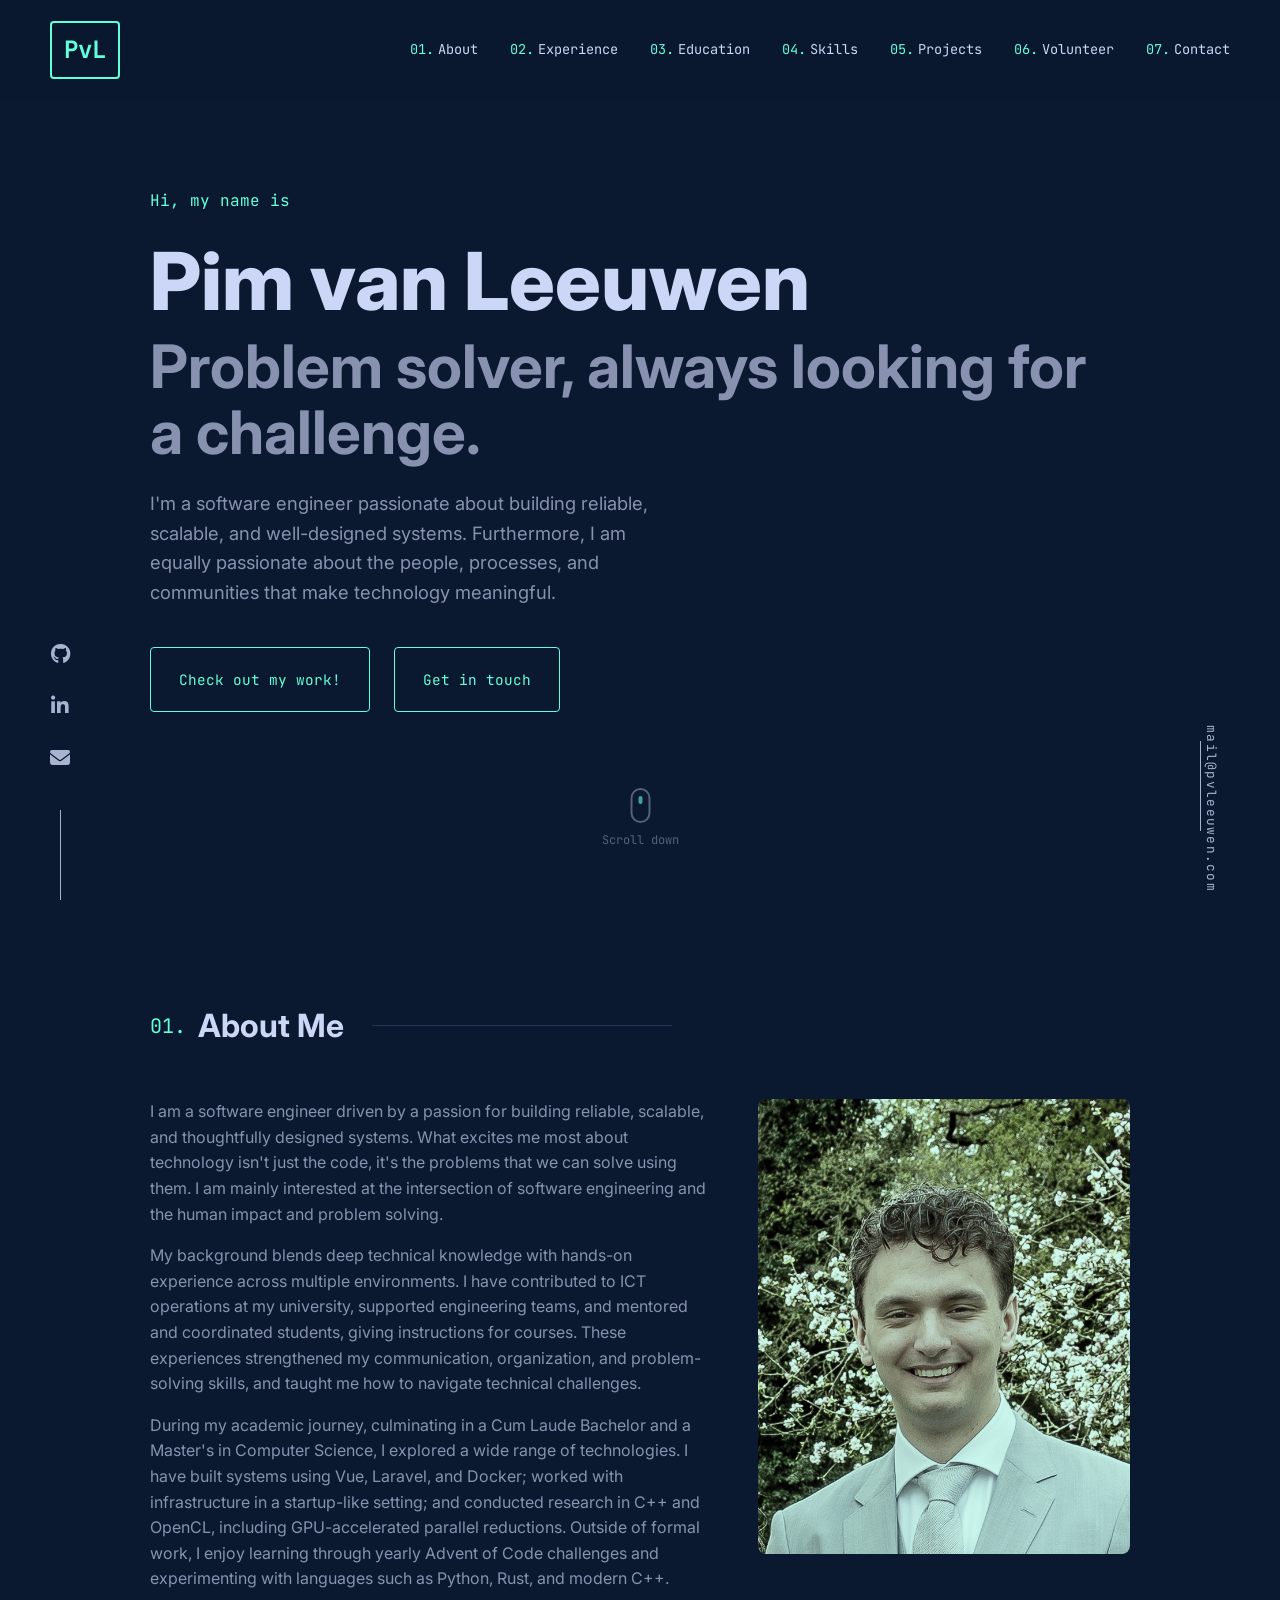
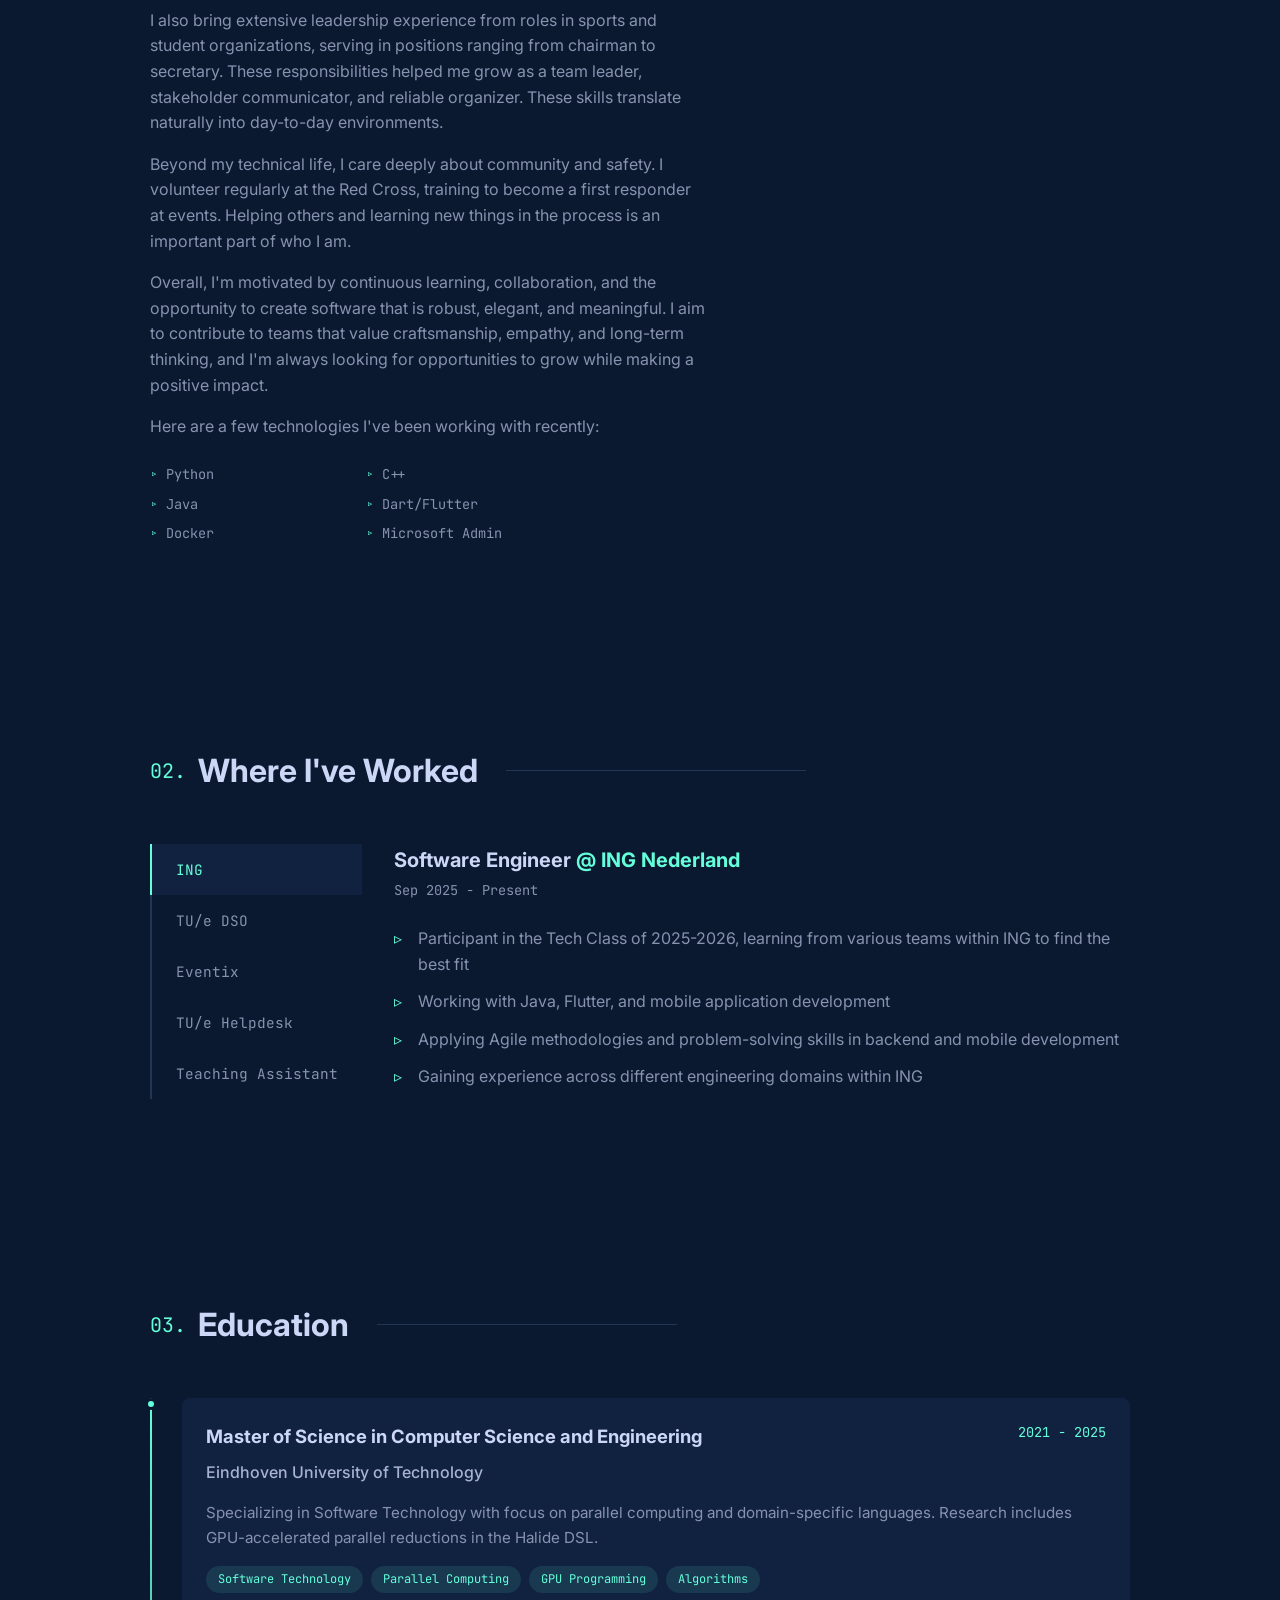
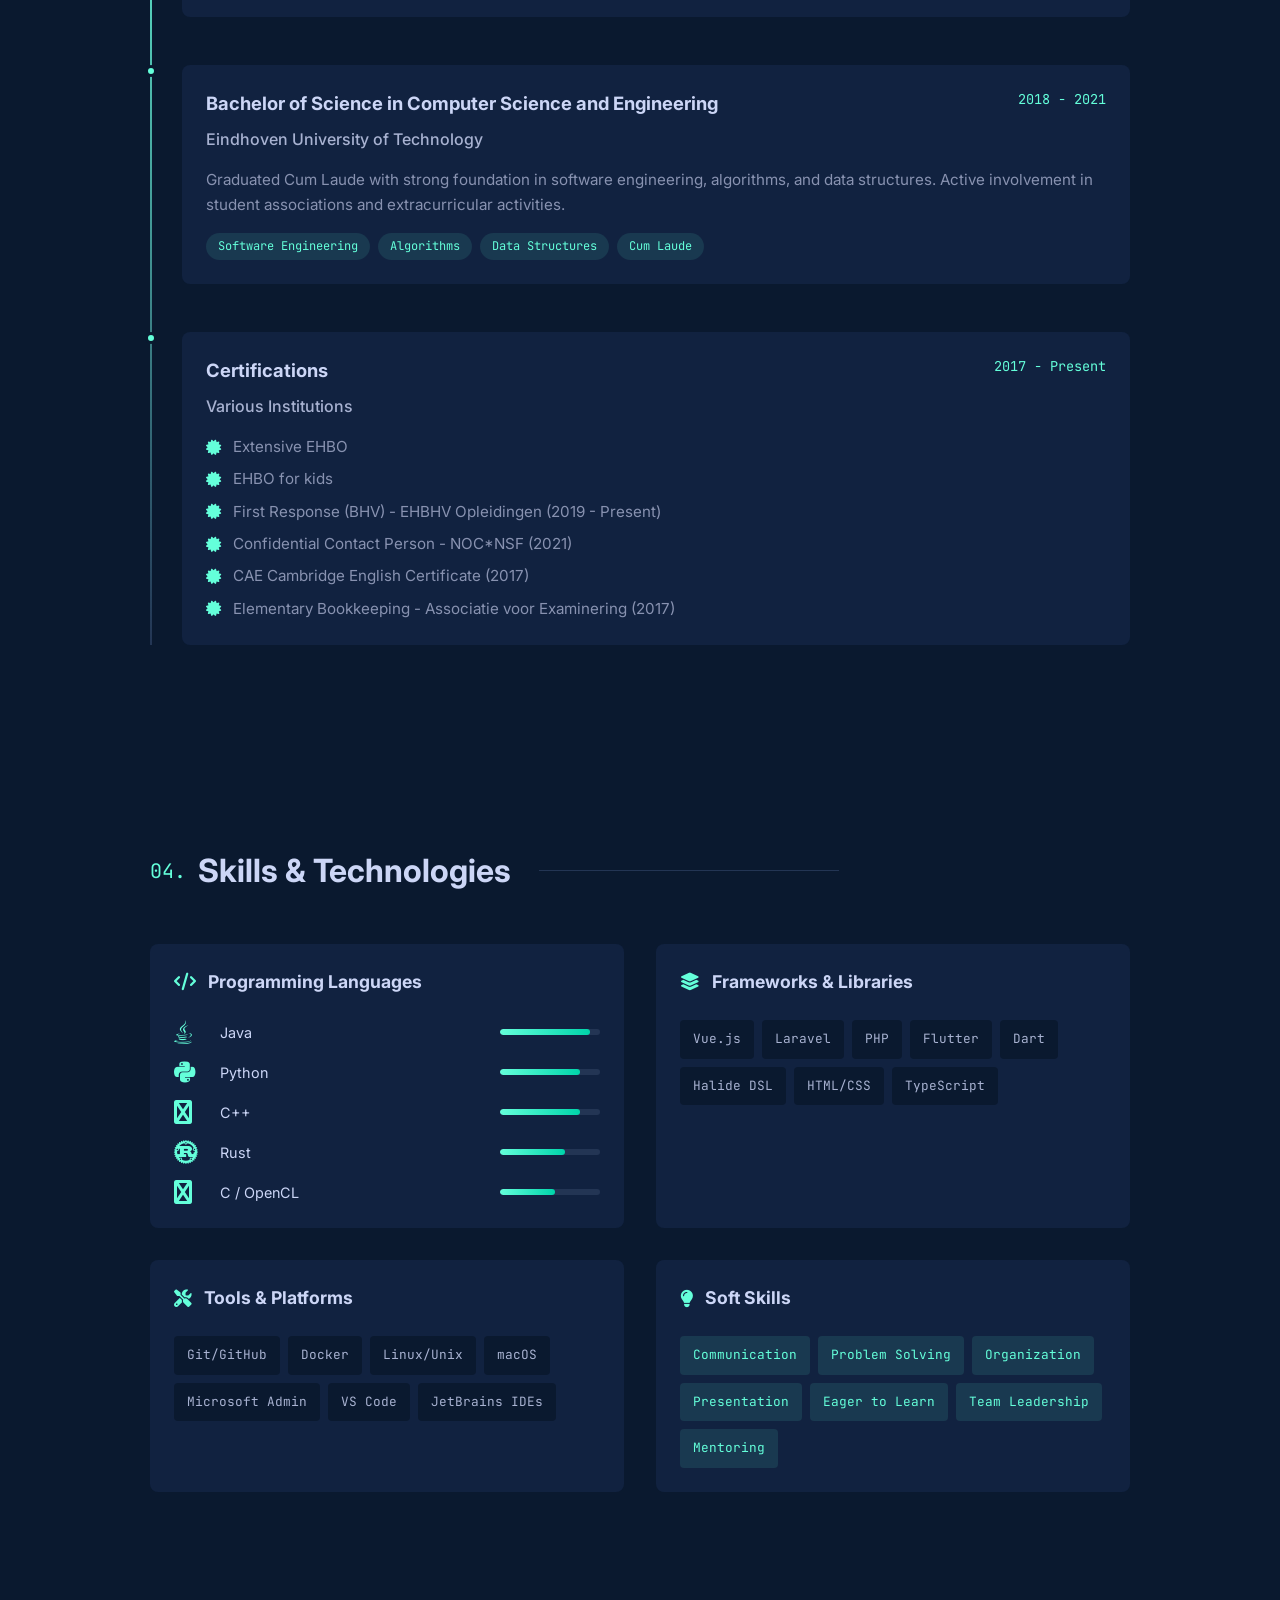
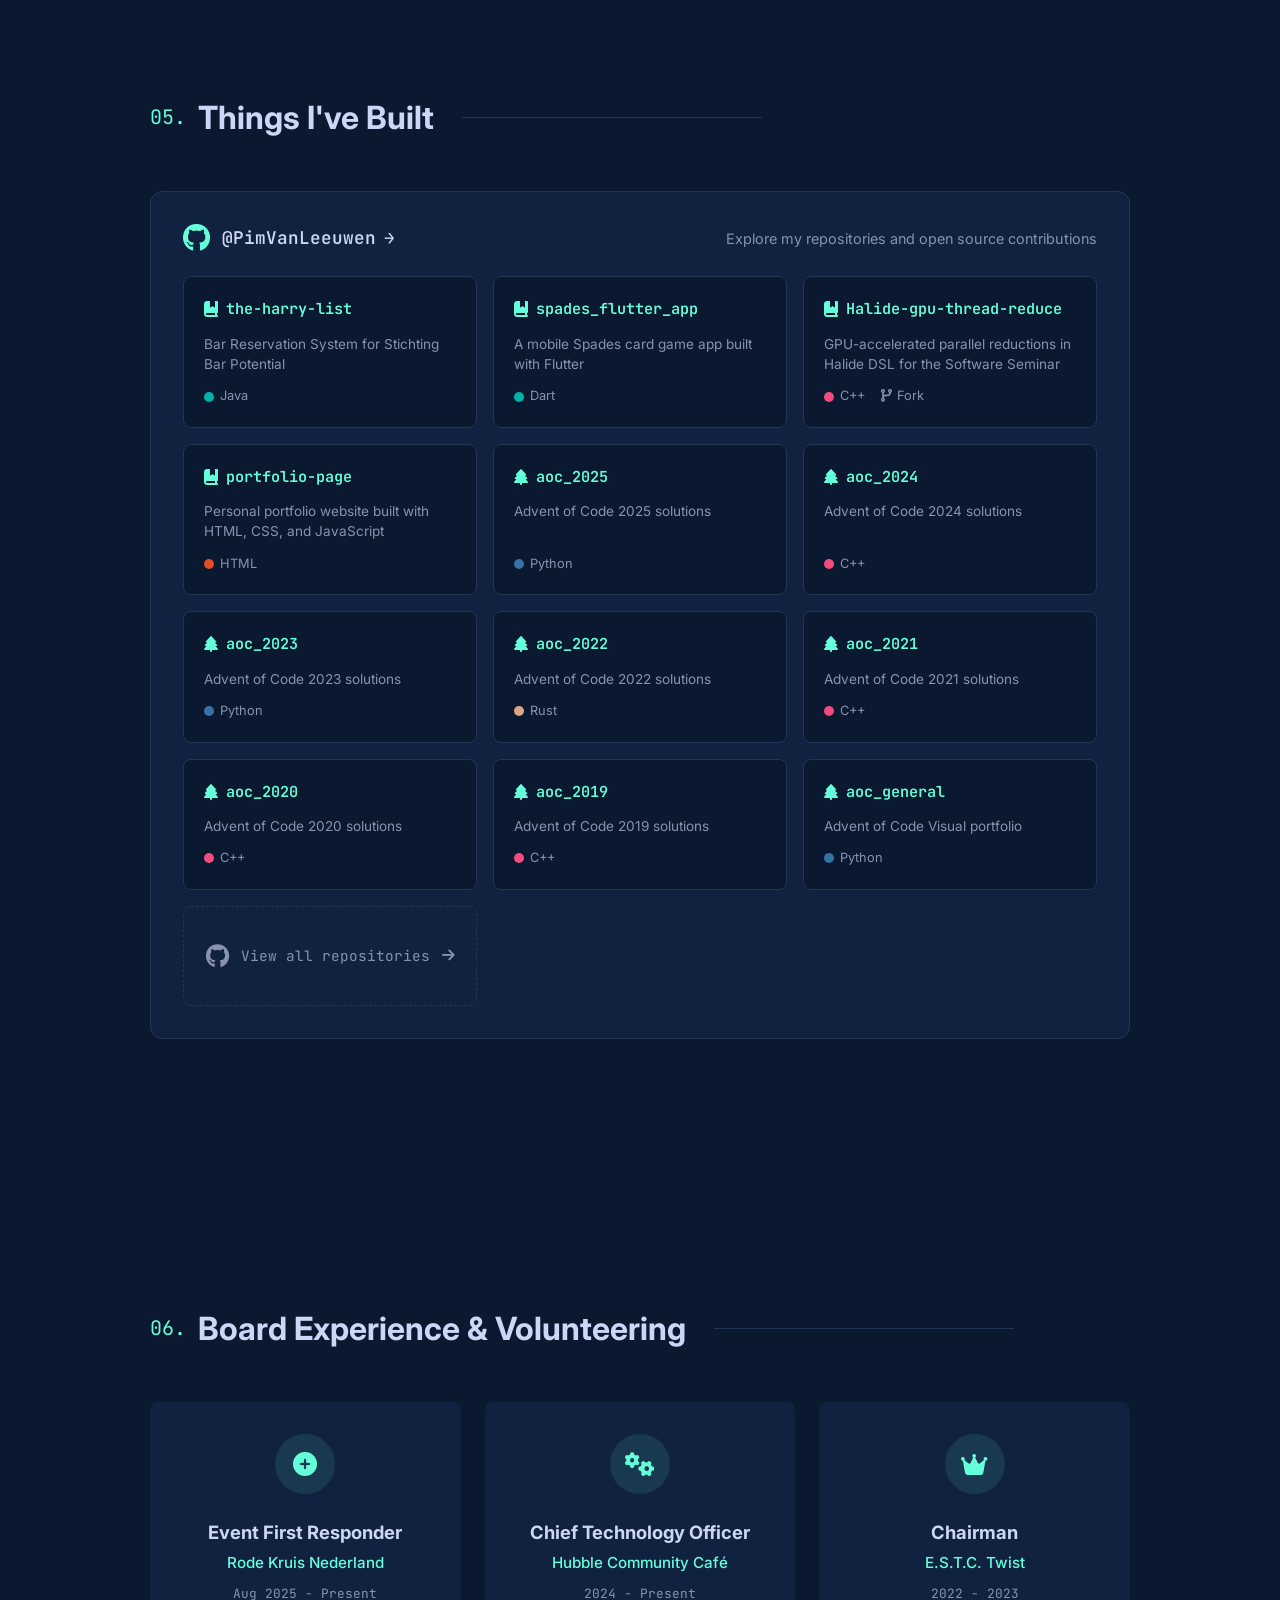
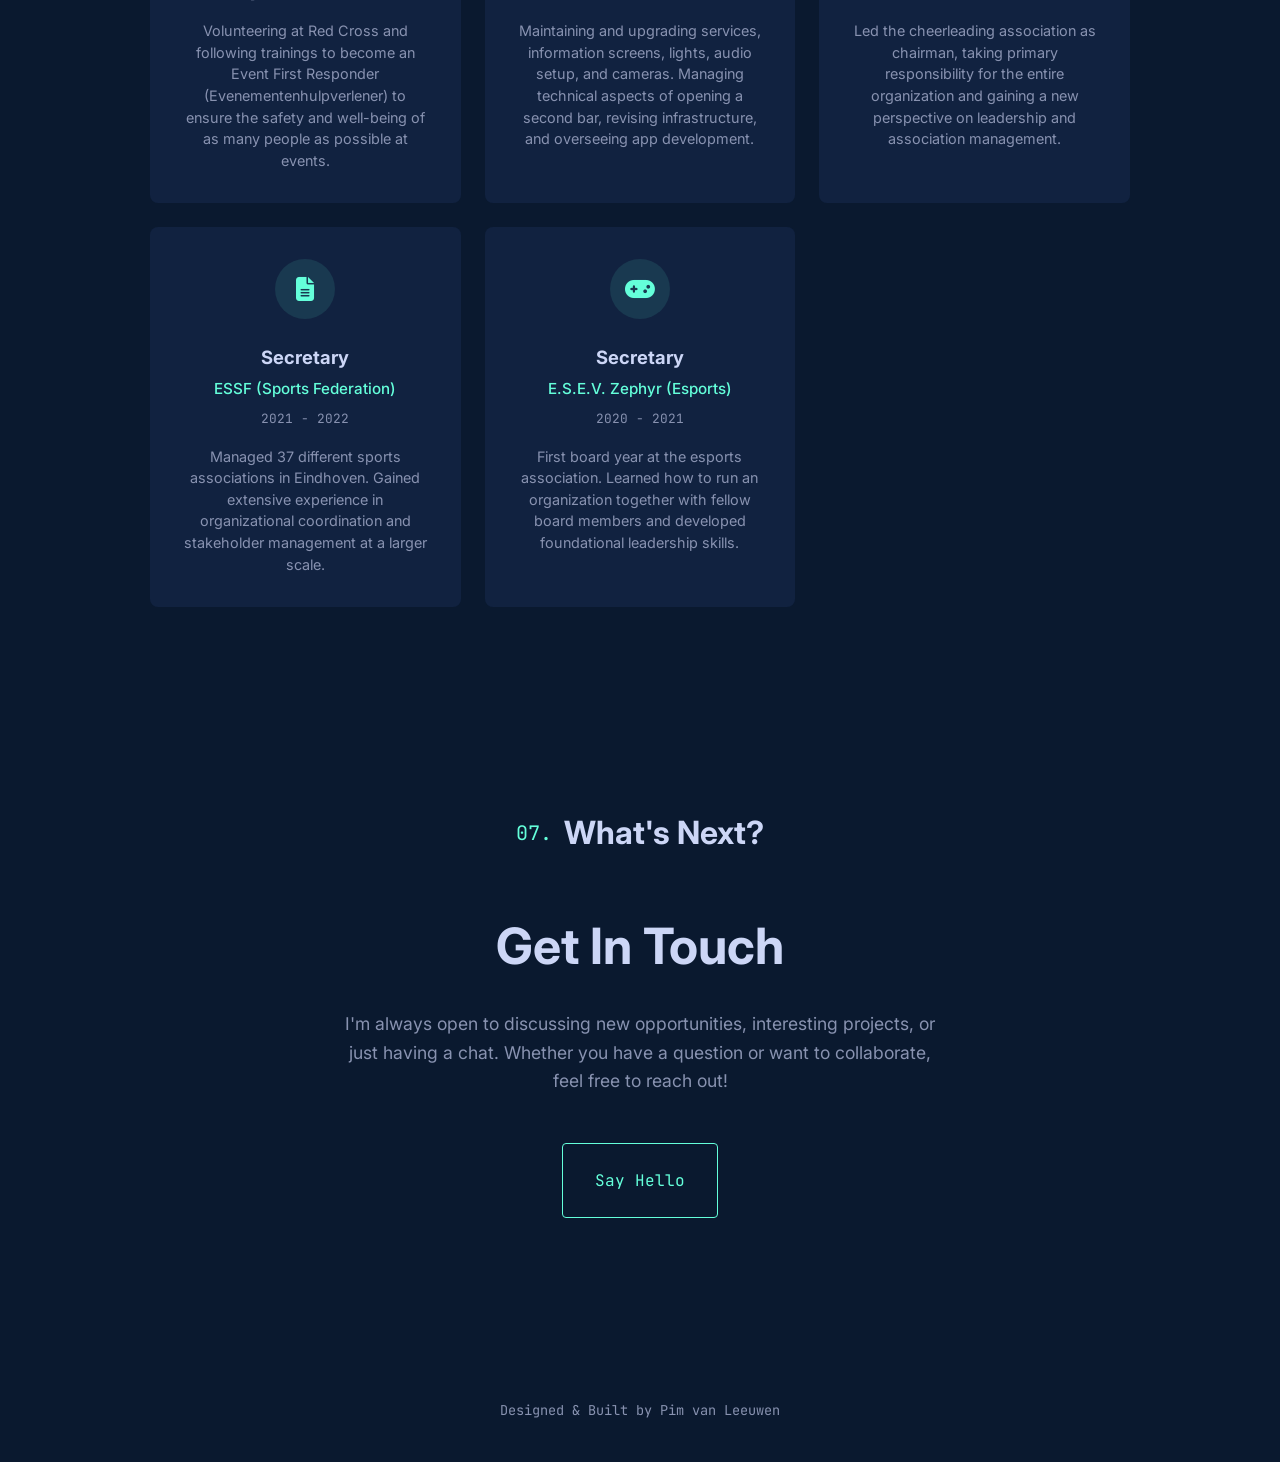
==== index.html @ 7bf055c1 "Replace icons for programming languages in index.html" ====
<!DOCTYPE html>
<html lang="en">
<head>
    <meta charset="UTF-8">
    <meta name="viewport" content="width=device-width, initial-scale=1.0">
    <meta name="description" content="Pim van Leeuwen - Software Developer & Data Enthusiast. Portfolio showcasing projects, experience, and skills.">
    <meta name="keywords" content="Pim van Leeuwen, Software Developer, Data Science, Portfolio">
    <meta name="author" content="Pim van Leeuwen">
    
    <!-- Open Graph / Social Media -->
    <meta property="og:type" content="website">
    <meta property="og:title" content="Pim van Leeuwen | Portfolio">
    <meta property="og:description" content="Software Developer & Data Enthusiast">
    <meta property="og:url" content="https://pimvanleeuwen.com">
    
    <title>Pim van Leeuwen | Portfolio</title>
    
    <!-- Google Fonts -->
    <link rel="preconnect" href="https://fonts.googleapis.com">
    <link rel="preconnect" href="https://fonts.gstatic.com" crossorigin>
    <link href="https://fonts.googleapis.com/css2?family=Inter:wght@400;500;600;700;800&family=JetBrains+Mono:wght@400;500&display=swap" rel="stylesheet">
    
    <!-- Font Awesome for icons -->
    <link rel="stylesheet" href="https://cdnjs.cloudflare.com/ajax/libs/font-awesome/6.4.0/css/all.min.css">
    
    <link rel="stylesheet" href="styles.css">
</head>
<body>
    <!-- Loader -->
    <div class="loader" id="loader">
        <div class="loader-content">
            <span class="loader-text">PvL</span>
        </div>
    </div>

    <!-- Navigation -->
    <nav class="nav" id="nav">
        <div class="nav-container">
            <a href="#" class="logo">
                <span class="logo-text">PvL</span>
            </a>
            <div class="nav-links" id="nav-links">
                <a href="#about" class="nav-link"><span class="nav-number">01.</span>About</a>
                <a href="#experience" class="nav-link"><span class="nav-number">02.</span>Experience</a>
                <a href="#education" class="nav-link"><span class="nav-number">03.</span>Education</a>
                <a href="#skills" class="nav-link"><span class="nav-number">04.</span>Skills</a>
                <a href="#projects" class="nav-link"><span class="nav-number">05.</span>Projects</a>
                <a href="#volunteer" class="nav-link"><span class="nav-number">06.</span>Volunteer</a>
                <a href="#contact" class="nav-link"><span class="nav-number">07.</span>Contact</a>
            </div>
            <button class="nav-toggle" id="nav-toggle" aria-label="Toggle navigation">
                <span class="hamburger"></span>
            </button>
        </div>
    </nav>

    <!-- Mobile Menu -->
    <div class="mobile-menu" id="mobile-menu">
        <div class="mobile-menu-content">
            <a href="#about" class="mobile-link"><span class="nav-number">01.</span>About</a>
            <a href="#experience" class="mobile-link"><span class="nav-number">02.</span>Experience</a>
            <a href="#education" class="mobile-link"><span class="nav-number">03.</span>Education</a>
            <a href="#skills" class="mobile-link"><span class="nav-number">04.</span>Skills</a>
            <a href="#projects" class="mobile-link"><span class="nav-number">05.</span>Projects</a>
            <a href="#volunteer" class="mobile-link"><span class="nav-number">06.</span>Volunteer</a>
            <a href="#contact" class="mobile-link"><span class="nav-number">07.</span>Contact</a>
        </div>
    </div>

    <!-- Social Links Sidebar -->
    <div class="social-sidebar left">
        <ul class="social-list">
            <li><a href="https://github.com/PimVanLeeuwen" target="_blank" rel="noopener noreferrer" aria-label="GitHub"><i class="fab fa-github"></i></a></li>
            <li><a href="https://linkedin.com/in/pim-van-leeuwen-28a64a148" target="_blank" rel="noopener noreferrer" aria-label="LinkedIn"><i class="fab fa-linkedin-in"></i></a></li>
            <li><a href="mailto:mail@pvleeuwen.com" aria-label="Email"><i class="fas fa-envelope"></i></a></li>
        </ul>
    </div>

    <!-- Email Sidebar -->
    <div class="social-sidebar right">
        <a href="mailto:mail@pvleeuwen.com" class="email-link">mail@pvleeuwen.com</a>
    </div>

    <main>
        <!-- Hero Section -->
        <section class="hero" id="hero">
            <div class="hero-content">
                <p class="hero-greeting animate-fade-up">Hi, my name is</p>
                <h1 class="hero-name animate-fade-up">Pim van Leeuwen</h1>
                <h2 class="hero-tagline animate-fade-up">Problem solver, always looking for a challenge.</h2>
                <p class="hero-description animate-fade-up">
                    I'm a software engineer passionate about building reliable, scalable, and well-designed systems. Furthermore, I am equally passionate about the people, processes, and communities that make technology meaningful.
                </p>
                <div class="hero-cta animate-fade-up">
                    <a href="#projects" class="btn btn-primary">Check out my work!</a>
                    <a href="#contact" class="btn btn-outline">Get in touch</a>
                </div>
            </div>
            <div class="scroll-indicator">
                <div class="mouse">
                    <div class="mouse-wheel"></div>
                </div>
                <span>Scroll down</span>
            </div>
        </section>

        <!-- About Section -->
        <section class="section" id="about">
            <div class="section-container">
                <h2 class="section-title"><span class="section-number">01.</span>About Me</h2>
                <div class="about-content">
                    <div class="about-text">
                        <p>
                            I am a software engineer driven by a passion for building reliable, scalable, and thoughtfully designed systems. What excites me most about technology isn't just the code, it's the problems that we can solve using them. I am mainly interested at the intersection of software engineering and the human impact and problem solving.
                        </p>
                        <p>
                            My background blends deep technical knowledge with hands-on experience across multiple environments. I have contributed to ICT operations at my university, supported engineering teams, and mentored and coordinated students, giving instructions for courses. These experiences strengthened my communication, organization, and problem-solving skills, and taught me how to navigate technical challenges.
                        </p>
                        <p>
                            During my academic journey, culminating in a Cum Laude Bachelor and a Master's in Computer Science, I explored a wide range of technologies. I have built systems using Vue, Laravel, and Docker; worked with infrastructure in a startup-like setting; and conducted research in C++ and OpenCL, including GPU-accelerated parallel reductions. Outside of formal work, I enjoy learning through yearly Advent of Code challenges and experimenting with languages such as Python, Rust, and modern C++.
                        </p>
                        <p>
                            I also bring extensive leadership experience from roles in sports and student organizations, serving in positions ranging from chairman to secretary. These responsibilities helped me grow as a team leader, stakeholder communicator, and reliable organizer. These skills translate naturally into day-to-day environments.
                        </p>
                        <p>
                            Beyond my technical life, I care deeply about community and safety. I volunteer regularly at the Red Cross, training to become a first responder at events. Helping others and learning new things in the process is an important part of who I am.
                        </p>
                        <p>
                            Overall, I'm motivated by continuous learning, collaboration, and the opportunity to create software that is robust, elegant, and meaningful. I aim to contribute to teams that value craftsmanship, empathy, and long-term thinking, and I'm always looking for opportunities to grow while making a positive impact.
                        </p>
                        <p>Here are a few technologies I've been working with recently:</p>
                        <ul class="skills-list">
                            <li>Python</li>
                            <li>C++</li>
                            <li>Java</li>
                            <li>Dart/Flutter</li>
                            <li>Docker</li>
                            <li>Microsoft Admin</li>
                        </ul>
                    </div>
                    <div class="about-image">
                        <div class="image-wrapper">
                            <img src="picture.jpg" alt="Pim van Leeuwen" loading="lazy">
                            <div class="image-overlay"></div>
                        </div>
                    </div>
                </div>
            </div>
        </section>

        <!-- Experience Section -->
        <section class="section" id="experience">
            <div class="section-container">
                <h2 class="section-title"><span class="section-number">02.</span>Where I've Worked</h2>
                <div class="experience-container">
                    <div class="experience-tabs">
                        <button class="tab-button active" data-tab="job0">ING</button>
                        <button class="tab-button" data-tab="job1">TU/e DSO</button>
                        <button class="tab-button" data-tab="job2">Eventix</button>
                        <button class="tab-button" data-tab="job3">TU/e Helpdesk</button>
                        <button class="tab-button" data-tab="job4">Teaching Assistant</button>
                    </div>
                    <div class="experience-content">
                        <div class="tab-panel active" id="job0">
                            <h3 class="job-title">Software Engineer <span class="company">@ ING Nederland</span></h3>
                            <p class="job-duration">Sep 2025 - Present</p>
                            <ul class="job-description">
                                <li>Participant in the Tech Class of 2025-2026, learning from various teams within ING to find the best fit</li>
                                <li>Working with Java, Flutter, and mobile application development</li>
                                <li>Applying Agile methodologies and problem-solving skills in backend and mobile development</li>
                                <li>Gaining experience across different engineering domains within ING</li>
                            </ul>
                        </div>
                        <div class="tab-panel" id="job1">
                            <h3 class="job-title">Departmental Support Officer <span class="company">@ TU Eindhoven</span></h3>
                            <p class="job-duration">2025</p>
                            <ul class="job-description">
                                <li>Work as a Departmental Support Officer at Library and Information Systems, supporting daily ICT operations of the service desk at the Mathematics and Computer Science faculty</li>
                                <li>Guide, coordinate, and support student assistants at the desk to improve efficiency and overall service quality</li>
                                <li>Solve day-to-day technical problems and improve the quality of solutions provided to customers</li>
                                <li>Execute new policies and manage authorization and access rights for faculty members</li>
                            </ul>
                        </div>
                        <div class="tab-panel" id="job2">
                            <h3 class="job-title">Business Case Developer <span class="company">@ Eventix</span></h3>
                            <p class="job-duration">2024 - 2025</p>
                            <ul class="job-description">
                                <li>Completing a business case for the Study Trip of study association GEWIS</li>
                                <li>Developing skills in PHP, Vue3, and modern web technologies</li>
                                <li>Working with HTML, CSS, and TypeScript in a real-world ticketing platform</li>
                                <li>Gaining hands-on experience in a professional software development environment</li>
                            </ul>
                        </div>
                        <div class="tab-panel" id="job3">
                            <h3 class="job-title">LIS-Metaforum & Flux Student Assistant <span class="company">@ EuFlex / TU Eindhoven</span></h3>
                            <p class="job-duration">2020 - 2024</p>
                            <ul class="job-description">
                                <li>Assisted Mathematics and Computer Science faculty employees with technical problems at the LIS helpdesk</li>
                                <li>Worked at the Electrical Engineering and Applied Physics faculty, gaining experience across different departments</li>
                                <li>Identified opportunities for improvement and contributed to service quality enhancements</li>
                                <li>Developed strong problem-solving skills and customer service experience</li>
                            </ul>
                        </div>
                        <div class="tab-panel" id="job4">
                            <h3 class="job-title">Teaching Assistant Tutor <span class="company">@ TU Eindhoven</span></h3>
                            <p class="job-duration">2019 - 2024</p>
                            <ul class="job-description">
                                <li>Guided students through various courses with primary focus on algorithms and data structures</li>
                                <li>Taught core first-year subjects: Logic and Set Theory, Discrete Structures, and Data Structures</li>
                                <li>Mentored new computer science students and provided academic support</li>
                                <li>Developed communication and teaching skills while reinforcing fundamental CS concepts</li>
                            </ul>
                        </div>
                    </div>
                </div>
            </div>
        </section>

        <!-- Education Section -->
        <section class="section" id="education">
            <div class="section-container">
                <h2 class="section-title"><span class="section-number">03.</span>Education</h2>
                <div class="timeline">
                    <div class="timeline-item">
                        <div class="timeline-marker"></div>
                        <div class="timeline-content">
                            <div class="timeline-header">
                                <h3>Master of Science in Computer Science and Engineering</h3>
                                <span class="timeline-date">2021 - 2025</span>
                            </div>
                            <h4 class="institution">Eindhoven University of Technology</h4>
                            <p>Specializing in Software Technology with focus on parallel computing and domain-specific languages. 
                            Research includes GPU-accelerated parallel reductions in the Halide DSL.</p>
                            <div class="education-tags">
                                <span class="tag">Software Technology</span>
                                <span class="tag">Parallel Computing</span>
                                <span class="tag">GPU Programming</span>
                                <span class="tag">Algorithms</span>
                            </div>
                        </div>
                    </div>
                    <div class="timeline-item">
                        <div class="timeline-marker"></div>
                        <div class="timeline-content">
                            <div class="timeline-header">
                                <h3>Bachelor of Science in Computer Science and Engineering</h3>
                                <span class="timeline-date">2018 - 2021</span>
                            </div>
                            <h4 class="institution">Eindhoven University of Technology</h4>
                            <p>Graduated Cum Laude with strong foundation in software engineering, algorithms, and data structures. 
                            Active involvement in student associations and extracurricular activities.</p>
                            <div class="education-tags">
                                <span class="tag">Software Engineering</span>
                                <span class="tag">Algorithms</span>
                                <span class="tag">Data Structures</span>
                                <span class="tag">Cum Laude</span>
                            </div>
                        </div>
                    </div>
                    <div class="timeline-item">
                        <div class="timeline-marker"></div>
                        <div class="timeline-content">
                            <div class="timeline-header">
                                <h3>Certifications</h3>
                                <span class="timeline-date">2017 - Present</span>
                            </div>
                            <h4 class="institution">Various Institutions</h4>
                            <ul class="certification-list">
                                <li><i class="fas fa-certificate"></i> Extensive EHBO </li>
                                <li><i class="fas fa-certificate"></i> EHBO for kids </li>
                                <li><i class="fas fa-certificate"></i> First Response (BHV) - EHBHV Opleidingen (2019 - Present)</li>
                                <li><i class="fas fa-certificate"></i> Confidential Contact Person - NOC*NSF (2021)</li>
                                <li><i class="fas fa-certificate"></i> CAE Cambridge English Certificate (2017)</li>
                                <li><i class="fas fa-certificate"></i> Elementary Bookkeeping - Associatie voor Examinering (2017)</li>
                            </ul>
                        </div>
                    </div>
                </div>
            </div>
        </section>

        <!-- Skills Section -->
        <section class="section" id="skills">
            <div class="section-container">
                <h2 class="section-title"><span class="section-number">04.</span>Skills & Technologies</h2>
                <div class="skills-container">
                    <div class="skill-category">
                        <h3><i class="fas fa-code"></i> Programming Languages</h3>
                        <div class="skill-items">
                            <div class="skill-item">
                                <i class="fab fa-java"></i>
                                <span>Java</span>
                                <div class="skill-bar"><div class="skill-progress" style="--progress: 90%"></div></div>
                            </div>
                            <div class="skill-item">
                                <i class="fab fa-python"></i>
                                <span>Python</span>
                                <div class="skill-bar"><div class="skill-progress" style="--progress: 80%"></div></div>
                            </div>
                            <div class="skill-item">
                                <i class="fab fa-microchip"></i>
                                <span>C++</span>
                                <div class="skill-bar"><div class="skill-progress" style="--progress: 80%"></div></div>
                            </div>
                            <div class="skill-item">
                                <i class="fab fa-rust"></i>
                                <span>Rust</span>
                                <div class="skill-bar"><div class="skill-progress" style="--progress: 65%"></div></div>
                            </div>
                            <div class="skill-item">
                                <i class="fas fa-cuttlefish"></i>
                                <span>C / OpenCL</span>
                                <div class="skill-bar"><div class="skill-progress" style="--progress: 55%"></div></div>
                            </div>
                        </div>
                    </div>
                    <div class="skill-category">
                        <h3><i class="fas fa-layer-group"></i> Frameworks & Libraries</h3>
                        <div class="skill-tags">
                            <span class="skill-tag">Vue.js</span>
                            <span class="skill-tag">Laravel</span>
                            <span class="skill-tag">PHP</span>
                            <span class="skill-tag">Flutter</span>
                            <span class="skill-tag">Dart</span>
                            <span class="skill-tag">Halide DSL</span>
                            <span class="skill-tag">HTML/CSS</span>
                            <span class="skill-tag">TypeScript</span>
                        </div>
                    </div>
                    <div class="skill-category">
                        <h3><i class="fas fa-tools"></i> Tools & Platforms</h3>
                        <div class="skill-tags">
                            <span class="skill-tag">Git/GitHub</span>
                            <span class="skill-tag">Docker</span>
                            <span class="skill-tag">Linux/Unix</span>
                            <span class="skill-tag">macOS</span>
                            <span class="skill-tag">Microsoft Admin</span>
                            <span class="skill-tag">VS Code</span>
                            <span class="skill-tag">JetBrains IDEs</span>
                        </div>
                    </div>
                    <div class="skill-category">
                        <h3><i class="fas fa-lightbulb"></i> Soft Skills</h3>
                        <div class="skill-tags soft-skills">
                            <span class="skill-tag">Communication</span>
                            <span class="skill-tag">Problem Solving</span>
                            <span class="skill-tag">Organization</span>
                            <span class="skill-tag">Presentation</span>
                            <span class="skill-tag">Eager to Learn</span>
                            <span class="skill-tag">Team Leadership</span>
                            <span class="skill-tag">Mentoring</span>
                        </div>
                    </div>
                </div>
            </div>
        </section>

        <!-- Projects Section -->
        <section class="section" id="projects">
            <div class="section-container">
                <h2 class="section-title"><span class="section-number">05.</span>Things I've Built</h2>
                
                <!-- GitHub Dashboard -->
                <div class="github-dashboard">
                    <div class="github-header">
                        <div class="github-profile-link">
                            <i class="fab fa-github"></i>
                            <a href="https://github.com/PimVanLeeuwen" target="_blank" rel="noopener noreferrer">
                                <span class="github-username">@PimVanLeeuwen</span>
                                <span class="github-arrow">→</span>
                            </a>
                        </div>
                        <p class="github-tagline">Explore my repositories and open source contributions</p>
                    </div>
                    <div class="github-repos" id="github-repos">
                        <!-- Repos will be loaded dynamically or show pinned repos -->
                        <a href="https://github.com/Hubble-Community-Cafe/the-harry-list" target="_blank" class="repo-card">
                            <div class="repo-card-header">
                                <i class="fas fa-book-bookmark"></i>
                                <span class="repo-name">the-harry-list</span>
                            </div>
                            <p class="repo-description">Bar Reservation System for Stichting Bar Potential </p>
                            <div class="repo-meta">
                                <span class="repo-lang"><span class="lang-dot dart"></span>Java</span>
                            </div>
                        </a>
                        <a href="https://github.com/PimVanLeeuwen/spades_flutter_app" target="_blank" class="repo-card">
                            <div class="repo-card-header">
                                <i class="fas fa-book-bookmark"></i>
                                <span class="repo-name">spades_flutter_app</span>
                            </div>
                            <p class="repo-description">A mobile Spades card game app built with Flutter</p>
                            <div class="repo-meta">
                                <span class="repo-lang"><span class="lang-dot dart"></span>Dart</span>
                            </div>
                        </a>
                        <a href="https://github.com/PimVanLeeuwen/Halide-gpu-thread-reduce" target="_blank" class="repo-card">
                            <div class="repo-card-header">
                                <i class="fas fa-book-bookmark"></i>
                                <span class="repo-name">Halide-gpu-thread-reduce</span>
                            </div>
                            <p class="repo-description">GPU-accelerated parallel reductions in Halide DSL for the Software Seminar</p>
                            <div class="repo-meta">
                                <span class="repo-lang"><span class="lang-dot cpp"></span>C++</span>
                                <span class="repo-info"><i class="fas fa-code-branch"></i> Fork</span>
                            </div>
                        </a>
                        <a href="https://github.com/PimVanLeeuwen/portfolio-page" target="_blank" class="repo-card">
                            <div class="repo-card-header">
                                <i class="fas fa-book-bookmark"></i>
                                <span class="repo-name">portfolio-page</span>
                            </div>
                            <p class="repo-description">Personal portfolio website built with HTML, CSS, and JavaScript</p>
                            <div class="repo-meta">
                                <span class="repo-lang"><span class="lang-dot html"></span>HTML</span>
                            </div>
                        </a>
                        <a href="https://github.com/PimVanLeeuwen/aoc_2025" target="_blank" class="repo-card">
                            <div class="repo-card-header">
                                <i class="fas fa-tree"></i>
                                <span class="repo-name">aoc_2025</span>
                            </div>
                            <p class="repo-description">Advent of Code 2025 solutions</p>
                            <div class="repo-meta">
                                <span class="repo-lang"><span class="lang-dot python"></span>Python</span>
                            </div>
                        </a>
                        <a href="https://github.com/PimVanLeeuwen/aoc_2024" target="_blank" class="repo-card">
                            <div class="repo-card-header">
                                <i class="fas fa-tree"></i>
                                <span class="repo-name">aoc_2024</span>
                            </div>
                            <p class="repo-description">Advent of Code 2024 solutions</p>
                            <div class="repo-meta">
                                <span class="repo-lang"><span class="lang-dot cpp"></span>C++</span>
                            </div>
                        </a>
                        <a href="https://github.com/PimVanLeeuwen/aoc_2023" target="_blank" class="repo-card">
                            <div class="repo-card-header">
                                <i class="fas fa-tree"></i>
                                <span class="repo-name">aoc_2023</span>
                            </div>
                            <p class="repo-description">Advent of Code 2023 solutions</p>
                            <div class="repo-meta">
                                <span class="repo-lang"><span class="lang-dot python"></span>Python</span>
                            </div>
                        </a>
                        <a href="https://github.com/PimVanLeeuwen/aoc_2022" target="_blank" class="repo-card">
                            <div class="repo-card-header">
                                <i class="fas fa-tree"></i>
                                <span class="repo-name">aoc_2022</span>
                            </div>
                            <p class="repo-description">Advent of Code 2022 solutions</p>
                            <div class="repo-meta">
                                <span class="repo-lang"><span class="lang-dot rust"></span>Rust</span>
                            </div>
                        </a>
                        <a href="https://github.com/PimVanLeeuwen/aoc_2021" target="_blank" class="repo-card">
                            <div class="repo-card-header">
                                <i class="fas fa-tree"></i>
                                <span class="repo-name">aoc_2021</span>
                            </div>
                            <p class="repo-description">Advent of Code 2021 solutions</p>
                            <div class="repo-meta">
                                <span class="repo-lang"><span class="lang-dot cpp"></span>C++</span>
                            </div>
                        </a>
                        <a href="https://github.com/PimVanLeeuwen/aoc_2020" target="_blank" class="repo-card">
                            <div class="repo-card-header">
                                <i class="fas fa-tree"></i>
                                <span class="repo-name">aoc_2020</span>
                            </div>
                            <p class="repo-description">Advent of Code 2020 solutions</p>
                            <div class="repo-meta">
                                <span class="repo-lang"><span class="lang-dot cpp"></span>C++</span>
                            </div>
                        </a>
                        <a href="https://github.com/PimVanLeeuwen/aoc_2019" target="_blank" class="repo-card">
                            <div class="repo-card-header">
                                <i class="fas fa-tree"></i>
                                <span class="repo-name">aoc_2019</span>
                            </div>
                            <p class="repo-description">Advent of Code 2019 solutions</p>
                            <div class="repo-meta">
                                <span class="repo-lang"><span class="lang-dot cpp"></span>C++</span>
                            </div>
                        </a>
                        <a href="https://github.com/PimVanLeeuwen/aoc_general" target="_blank" class="repo-card">
                            <div class="repo-card-header">
                                <i class="fas fa-tree"></i>
                                <span class="repo-name">aoc_general</span>
                            </div>
                            <p class="repo-description">Advent of Code Visual portfolio</p>
                            <div class="repo-meta">
                                <span class="repo-lang"><span class="lang-dot python"></span>Python</span>
                            </div>
                        </a>
                        <a href="https://github.com/PimVanLeeuwen?tab=repositories" target="_blank" class="repo-card repo-card-more">
                            <div class="repo-card-content">
                                <i class="fab fa-github"></i>
                                <span>View all repositories</span>
                                <i class="fas fa-arrow-right"></i>
                            </div>
                        </a>
                    </div>
                </div>
                
        </section>

        <!-- Volunteer Section -->
        <section class="section" id="volunteer">
            <div class="section-container">
                <h2 class="section-title"><span class="section-number">06.</span>Board Experience & Volunteering</h2>
                <div class="volunteer-grid">
                    <div class="volunteer-card">
                        <div class="volunteer-icon">
                            <i class="fas fa-plus-circle"></i>
                        </div>
                        <h3>Event First Responder</h3>
                        <h4><a href="https://rodekruis.nl" target="_blank">Rode Kruis Nederland</a></h4>
                        <p class="volunteer-date">Aug 2025 - Present</p>
                        <p>Volunteering at Red Cross and following trainings to become an Event First Responder (Evenementenhulpverlener) 
                        to ensure the safety and well-being of as many people as possible at events.</p>
                    </div>
                    
                    <div class="volunteer-card">
                        <div class="volunteer-icon">
                            <i class="fas fa-cogs"></i>
                        </div>
                        <h3>Chief Technology Officer</h3>
                        <h4><a href="https://hubble.cafe" target="_blank">Hubble Community Café</a></h4>
                        <p class="volunteer-date">2024 - Present</p>
                        <p>Maintaining and upgrading services, information screens, lights, audio setup, and cameras. 
                        Managing technical aspects of opening a second bar, revising infrastructure, and overseeing app development.</p>
                    </div>
                    
                    <div class="volunteer-card">
                        <div class="volunteer-icon">
                            <i class="fas fa-crown"></i>
                        </div>
                        <h3>Chairman</h3>
                        <h4><a href="https://estctwist.nl/" target="_blank">E.S.T.C. Twist</a></h4>
                        <p class="volunteer-date">2022 - 2023</p>
                        <p>Led the cheerleading association as chairman, taking primary responsibility for the entire organization 
                        and gaining a new perspective on leadership and association management.</p>
                    </div>
                    
                    <div class="volunteer-card">
                        <div class="volunteer-icon">
                            <i class="fas fa-file-alt"></i>
                        </div>
                        <h3>Secretary</h3>
                        <h4><a href="https://essf.nl/en" target="_blank">ESSF (Sports Federation)</a></h4>
                        <p class="volunteer-date">2021 - 2022</p>
                        <p>Managed 37 different sports associations in Eindhoven. Gained extensive experience in 
                        organizational coordination and stakeholder management at a larger scale.</p>
                    </div>
                    
                    <div class="volunteer-card">
                        <div class="volunteer-icon">
                            <i class="fas fa-gamepad"></i>
                        </div>
                        <h3>Secretary</h3>
                        <h4><a href="https://esevzephyr.nl/" target="_blank">E.S.E.V. Zephyr (Esports)</a></h4>
                        <p class="volunteer-date">2020 - 2021</p>
                        <p>First board year at the esports association. Learned how to run an organization 
                        together with fellow board members and developed foundational leadership skills.</p>
                    </div>
                </div>
            </div>
        </section>

        <!-- Contact Section -->
        <section class="section contact-section" id="contact">
            <div class="section-container">
                <h2 class="section-title"><span class="section-number">07.</span>What's Next?</h2>
                <div class="contact-content">
                    <h3 class="contact-heading">Get In Touch</h3>
                    <p class="contact-text">
                        I'm always open to discussing new opportunities, interesting projects, or just having a chat. 
                        Whether you have a question or want to collaborate, feel free to reach out!
                    </p>
                    <a href="mailto:website@pvleeuwen.com" class="btn btn-primary btn-large">Say Hello</a>
                </div>
            </div>
        </section>
    </main>

    <!-- Footer -->
    <footer class="footer">
        <div class="footer-content">
            <div class="footer-links">
                <a href="https://github.com/PimVanLeeuwen" target="_blank" rel="noopener noreferrer"><i class="fab fa-github"></i></a>
                <a href="https://linkedin.com/in/pim-van-leeuwen-28a64a148" target="_blank" rel="noopener noreferrer"><i class="fab fa-linkedin-in"></i></a>
                <a href="mailto:website@pvleeuwen.com"><i class="fas fa-envelope"></i></a>
            </div>
            <p class="footer-credit">
                Designed & Built by Pim van Leeuwen
            </p>
        </div>
    </footer>

    <script src="script.js"></script>
</body>
</html>
---- styles.css ----
/* ========================================
   CSS Variables & Theme
   ======================================== */
:root {
    /* Colors - Dark Theme inspired by brittanychiang.com */
    --color-navy: #0a192f;
    --color-navy-light: #112240;
    --color-navy-lightest: #233554;
    --color-slate: #8892b0;
    --color-slate-light: #a8b2d1;
    --color-slate-lightest: #ccd6f6;
    --color-white: #e6f1ff;
    --color-accent: #64ffda;
    --color-accent-tint: rgba(100, 255, 218, 0.1);
    
    /* Typography */
    --font-sans: 'Inter', -apple-system, BlinkMacSystemFont, 'Segoe UI', Roboto, sans-serif;
    --font-mono: 'JetBrains Mono', 'Fira Code', monospace;
    
    /* Sizes */
    --nav-height: 100px;
    --nav-scroll-height: 70px;
    --sidebar-width: 40px;
    
    /* Transitions */
    --transition: all 0.25s cubic-bezier(0.645, 0.045, 0.355, 1);
    --transition-slow: all 0.5s cubic-bezier(0.645, 0.045, 0.355, 1);
    
    /* Shadows */
    --shadow: 0 10px 30px -15px rgba(2, 12, 27, 0.7);
}

/* ========================================
   Reset & Base Styles
   ======================================== */
*, *::before, *::after {
    box-sizing: border-box;
    margin: 0;
    padding: 0;
}

html {
    scroll-behavior: smooth;
    scroll-padding-top: var(--nav-scroll-height);
}

body {
    font-family: var(--font-sans);
    background-color: var(--color-navy);
    color: var(--color-slate);
    line-height: 1.6;
    font-size: 16px;
    overflow-x: hidden;
}

body.blur {
    overflow: hidden;
}

body.blur main,
body.blur .social-sidebar,
body.blur footer {
    filter: blur(5px) brightness(0.7);
    pointer-events: none;
    user-select: none;
}

::selection {
    background-color: var(--color-navy-lightest);
    color: var(--color-slate-lightest);
}

a {
    color: var(--color-accent);
    text-decoration: none;
    transition: var(--transition);
}

a:hover {
    color: var(--color-accent);
}

ul, ol {
    list-style: none;
}

img {
    max-width: 100%;
    height: auto;
    display: block;
}

/* ========================================
   Loader
   ======================================== */
.loader {
    position: fixed;
    top: 0;
    left: 0;
    width: 100%;
    height: 100%;
    background-color: var(--color-navy);
    display: flex;
    justify-content: center;
    align-items: center;
    z-index: 9999;
    transition: opacity 0.5s ease, visibility 0.5s ease;
}

.loader.hidden {
    opacity: 0;
    visibility: hidden;
}

.loader-content {
    animation: loader-pulse 1.5s ease-in-out infinite;
}

.loader-text {
    font-family: var(--font-mono);
    font-size: 3rem;
    font-weight: 700;
    color: var(--color-accent);
    border: 3px solid var(--color-accent);
    padding: 1rem 1.5rem;
    border-radius: 8px;
}

@keyframes loader-pulse {
    0%, 100% { opacity: 1; transform: scale(1); }
    50% { opacity: 0.5; transform: scale(0.95); }
}

/* ========================================
   Navigation
   ======================================== */
.nav {
    position: fixed;
    top: 0;
    left: 0;
    right: 0;
    height: var(--nav-height);
    background-color: rgba(10, 25, 47, 0.85);
    backdrop-filter: blur(10px);
    z-index: 100;
    transition: var(--transition);
}

.nav.scrolled {
    height: var(--nav-scroll-height);
    box-shadow: var(--shadow);
}

.nav-container {
    max-width: 1400px;
    margin: 0 auto;
    padding: 0 50px;
    height: 100%;
    display: flex;
    justify-content: space-between;
    align-items: center;
}

.logo {
    display: flex;
    align-items: center;
}

.logo-text {
    font-family: var(--font-mono);
    font-size: 1.5rem;
    font-weight: 700;
    color: var(--color-accent);
    border: 2px solid var(--color-accent);
    padding: 0.5rem 0.75rem;
    border-radius: 4px;
    transition: var(--transition);
}

.logo:hover .logo-text {
    background-color: var(--color-accent-tint);
}

.nav-links {
    display: flex;
    align-items: center;
    gap: 2rem;
}

.nav-link {
    font-family: var(--font-mono);
    font-size: 0.85rem;
    color: var(--color-slate-lightest);
    transition: var(--transition);
}

.nav-link:hover {
    color: var(--color-accent);
}

.nav-number {
    color: var(--color-accent);
    margin-right: 0.25rem;
}

.nav-button {
    font-family: var(--font-mono);
    font-size: 0.85rem;
    color: var(--color-accent);
    border: 1px solid var(--color-accent);
    padding: 0.75rem 1rem;
    border-radius: 4px;
    transition: var(--transition);
}

.nav-button:hover {
    background-color: var(--color-accent-tint);
}

.nav-toggle {
    display: none;
    background: none;
    border: none;
    cursor: pointer;
    padding: 0.5rem;
    z-index: 101;
}

.hamburger {
    position: relative;
    width: 30px;
    height: 2px;
    background-color: var(--color-accent);
    transition: var(--transition);
}

.hamburger::before,
.hamburger::after {
    content: '';
    position: absolute;
    left: 0;
    width: 30px;
    height: 2px;
    background-color: var(--color-accent);
    transition: var(--transition);
}

.hamburger::before {
    top: -10px;
}

.hamburger::after {
    top: 10px;
}

.nav-toggle.active .hamburger {
    background-color: transparent;
}

.nav-toggle.active .hamburger::before {
    top: 0;
    transform: rotate(45deg);
}

.nav-toggle.active .hamburger::after {
    top: 0;
    transform: rotate(-45deg);
}

/* Mobile Menu */
.mobile-menu {
    position: fixed;
    top: 0;
    right: -100%;
    width: min(75vw, 400px);
    height: 100vh;
    background-color: var(--color-navy-light);
    padding: 100px 50px;
    z-index: 99;
    transition: var(--transition-slow);
    box-shadow: -10px 0 30px -15px rgba(2, 12, 27, 0.7);
}

.mobile-menu.active {
    right: 0;
}

.mobile-menu-content {
    display: flex;
    flex-direction: column;
    gap: 2rem;
    align-items: center;
}

.mobile-link {
    font-family: var(--font-mono);
    font-size: 1.1rem;
    color: var(--color-slate-lightest);
}

/* ========================================
   Social Sidebars
   ======================================== */
.social-sidebar {
    position: fixed;
    bottom: 0;
    width: var(--sidebar-width);
    z-index: 10;
}

.social-sidebar.left {
    left: 40px;
}

.social-sidebar.right {
    right: 40px;
}

.social-list {
    display: flex;
    flex-direction: column;
    align-items: center;
    gap: 1.25rem;
}

.social-list::after {
    content: '';
    width: 1px;
    height: 90px;
    background-color: var(--color-slate-light);
    margin-top: 1rem;
}

.social-list a {
    color: var(--color-slate-light);
    font-size: 1.25rem;
    transition: var(--transition);
}

.social-list a:hover {
    color: var(--color-accent);
    transform: translateY(-3px);
}

.email-link {
    font-family: var(--font-mono);
    font-size: 0.8rem;
    color: var(--color-slate-light);
    writing-mode: vertical-rl;
    letter-spacing: 0.1em;
}

.email-link::after {
    content: '';
    display: block;
    width: 1px;
    height: 90px;
    background-color: var(--color-slate-light);
    margin: 1rem auto 0;
}

.email-link:hover {
    color: var(--color-accent);
    transform: translateY(-3px);
}

/* ========================================
   Hero Section
   ======================================== */
.hero {
    min-height: 100vh;
    display: flex;
    flex-direction: column;
    justify-content: center;
    padding: 0 150px;
    max-width: 1600px;
    margin: 0 auto;
}

.hero-content {
    max-width: 1000px;
}

.hero-greeting {
    font-family: var(--font-mono);
    color: var(--color-accent);
    font-size: 1rem;
    margin-bottom: 1.5rem;
    animation-delay: 0.1s;
}

.hero-name {
    font-size: clamp(40px, 8vw, 80px);
    font-weight: 800;
    color: var(--color-slate-lightest);
    line-height: 1.1;
    margin-bottom: 0.5rem;
    animation-delay: 0.2s;
}

.hero-tagline {
    font-size: clamp(30px, 6vw, 60px);
    font-weight: 700;
    color: var(--color-slate);
    line-height: 1.1;
    margin-bottom: 1.5rem;
    animation-delay: 0.3s;
}

.hero-description {
    max-width: 540px;
    font-size: 1.15rem;
    color: var(--color-slate);
    margin-bottom: 2.5rem;
    animation-delay: 0.4s;
}

.hero-cta {
    display: flex;
    gap: 1.5rem;
    animation-delay: 0.5s;
}

/* Buttons */
.btn {
    font-family: var(--font-mono);
    font-size: 0.9rem;
    padding: 1.25rem 1.75rem;
    border-radius: 4px;
    cursor: pointer;
    transition: var(--transition);
    display: inline-block;
}

.btn-primary {
    background-color: transparent;
    color: var(--color-accent);
    border: 1px solid var(--color-accent);
}

.btn-primary:hover {
    background-color: var(--color-accent-tint);
}

.btn-outline {
    background-color: transparent;
    color: var(--color-accent);
    border: 1px solid var(--color-accent);
}

.btn-outline:hover {
    background-color: var(--color-accent-tint);
}

.btn-large {
    font-size: 1rem;
    padding: 1.5rem 2rem;
}

/* Scroll Indicator */
.scroll-indicator {
    position: absolute;
    bottom: 50px;
    left: 50%;
    transform: translateX(-50%);
    display: flex;
    flex-direction: column;
    align-items: center;
    gap: 0.5rem;
    color: var(--color-slate);
    font-size: 0.75rem;
    font-family: var(--font-mono);
    opacity: 0.6;
    animation: bounce 2s infinite;
}

.mouse {
    width: 20px;
    height: 35px;
    border: 2px solid var(--color-slate);
    border-radius: 10px;
    position: relative;
}

.mouse-wheel {
    width: 4px;
    height: 8px;
    background-color: var(--color-accent);
    border-radius: 2px;
    position: absolute;
    top: 6px;
    left: 50%;
    transform: translateX(-50%);
    animation: scroll-wheel 1.5s infinite;
}

@keyframes bounce {
    0%, 20%, 50%, 80%, 100% { transform: translateX(-50%) translateY(0); }
    40% { transform: translateX(-50%) translateY(-10px); }
    60% { transform: translateX(-50%) translateY(-5px); }
}

@keyframes scroll-wheel {
    0% { opacity: 1; top: 6px; }
    100% { opacity: 0; top: 18px; }
}

/* Animation Fade Up */
.animate-fade-up {
    opacity: 0;
    transform: translateY(20px);
    animation: fadeUp 0.6s ease forwards;
}

@keyframes fadeUp {
    to {
        opacity: 1;
        transform: translateY(0);
    }
}

/* ========================================
   Section Styles
   ======================================== */
.section {
    padding: 100px 150px;
    max-width: 1600px;
    margin: 0 auto;
}

.section-container {
    max-width: 1000px;
    margin: 0 auto;
}

.section-title {
    font-size: clamp(24px, 5vw, 32px);
    font-weight: 700;
    color: var(--color-slate-lightest);
    margin-bottom: 3rem;
    display: flex;
    align-items: center;
    gap: 0.75rem;
    white-space: nowrap;
}

.section-title::after {
    content: '';
    display: block;
    width: 300px;
    height: 1px;
    background-color: var(--color-navy-lightest);
    margin-left: 1rem;
}

.section-number {
    font-family: var(--font-mono);
    font-size: 1.25rem;
    color: var(--color-accent);
    font-weight: 400;
}

/* ========================================
   About Section
   ======================================== */
.about-content {
    display: grid;
    grid-template-columns: 3fr 2fr;
    gap: 50px;
}

.about-text p {
    margin-bottom: 1rem;
    font-size: 1rem;
}

.skills-list {
    display: grid;
    grid-template-columns: repeat(2, minmax(140px, 200px));
    gap: 0.5rem 1rem;
    margin-top: 1.5rem;
}

.skills-list li {
    font-family: var(--font-mono);
    font-size: 0.85rem;
    color: var(--color-slate);
}

.skills-list li::before {
    content: '▹';
    color: var(--color-accent);
    margin-right: 0.5rem;
}

.about-image {
    position: relative;
}

.image-wrapper {
    position: relative;
    border-radius: 8px;
    overflow: hidden;
}

.image-wrapper::before {
    content: '';
    position: absolute;
    top: 20px;
    left: 20px;
    width: 100%;
    height: 100%;
    border: 2px solid var(--color-accent);
    border-radius: 8px;
    z-index: -1;
    transition: var(--transition);
}

.image-wrapper:hover::before {
    top: 15px;
    left: 15px;
}

.image-wrapper img {
    border-radius: 8px;
    filter: grayscale(50%);
    transition: var(--transition);
}

.image-wrapper:hover img {
    filter: none;
}

.image-overlay {
    position: absolute;
    top: 0;
    left: 0;
    width: 100%;
    height: 100%;
    background-color: var(--color-accent);
    mix-blend-mode: multiply;
    opacity: 0.3;
    transition: var(--transition);
}

.image-wrapper:hover .image-overlay {
    opacity: 0;
}

/* ========================================
   GitHub Dashboard (in Projects section)
   ======================================== */
.github-dashboard {
    background-color: var(--color-navy-light);
    border-radius: 12px;
    padding: 2rem;
    margin-bottom: 4rem;
    border: 1px solid var(--color-navy-lightest);
}

.github-header {
    display: flex;
    justify-content: space-between;
    align-items: center;
    margin-bottom: 1.5rem;
    flex-wrap: wrap;
    gap: 1rem;
}

.github-profile-link {
    display: flex;
    align-items: center;
    gap: 0.75rem;
}

.github-profile-link > i {
    font-size: 1.75rem;
    color: var(--color-accent);
}

.github-profile-link a {
    display: flex;
    align-items: center;
    gap: 0.5rem;
    color: var(--color-slate-lightest);
    font-family: var(--font-mono);
    font-size: 1.1rem;
    transition: var(--transition);
}

.github-profile-link a:hover {
    color: var(--color-accent);
}

.github-username {
    font-weight: 600;
}

.github-arrow {
    transition: var(--transition);
}

.github-profile-link a:hover .github-arrow {
    transform: translateX(4px);
}

.github-tagline {
    color: var(--color-slate);
    font-size: 0.9rem;
}

.github-repos {
    display: grid;
    grid-template-columns: repeat(auto-fit, minmax(280px, 1fr));
    gap: 1rem;
}

.repo-card {
    background-color: var(--color-navy);
    border: 1px solid var(--color-navy-lightest);
    border-radius: 8px;
    padding: 1.25rem;
    transition: var(--transition);
    display: flex;
    flex-direction: column;
    gap: 0.75rem;
}

.repo-card:hover {
    border-color: var(--color-accent);
    transform: translateY(-3px);
    box-shadow: var(--shadow);
}

.repo-card-header {
    display: flex;
    align-items: center;
    gap: 0.5rem;
}

.repo-card-header i {
    color: var(--color-accent);
    font-size: 1rem;
}

.repo-name {
    color: var(--color-accent);
    font-family: var(--font-mono);
    font-size: 0.95rem;
    font-weight: 600;
}

.repo-description {
    color: var(--color-slate);
    font-size: 0.85rem;
    line-height: 1.5;
    flex-grow: 1;
}

.repo-meta {
    display: flex;
    align-items: center;
    gap: 1rem;
    margin-top: auto;
}

.repo-lang {
    display: flex;
    align-items: center;
    gap: 0.4rem;
    font-size: 0.8rem;
    color: var(--color-slate);
}

.lang-dot {
    width: 10px;
    height: 10px;
    border-radius: 50%;
}

.lang-dot.cpp { background-color: #f34b7d; }
.lang-dot.python { background-color: #3572A5; }
.lang-dot.javascript { background-color: #f1e05a; }
.lang-dot.typescript { background-color: #3178c6; }
.lang-dot.html { background-color: #e34c26; }
.lang-dot.css { background-color: #563d7c; }
.lang-dot.rust { background-color: #dea584; }
.lang-dot.java { background-color: #b07219; }
.lang-dot.dart { background-color: #00B4AB; }

.repo-info {
    font-size: 0.8rem;
    color: var(--color-slate);
    display: flex;
    align-items: center;
    gap: 0.3rem;
}

.repo-card-more {
    background-color: transparent;
    border-style: dashed;
    justify-content: center;
    align-items: center;
    min-height: 100px;
}

.repo-card-more .repo-card-content {
    display: flex;
    align-items: center;
    gap: 0.75rem;
    color: var(--color-slate);
    font-family: var(--font-mono);
    font-size: 0.9rem;
}

.repo-card-more:hover .repo-card-content {
    color: var(--color-accent);
}

.repo-card-more i:first-child {
    font-size: 1.5rem;
}

.repo-card-more i:last-child {
    transition: var(--transition);
}

.repo-card-more:hover i:last-child {
    transform: translateX(4px);
}

/* ========================================
   Experience Section
   ======================================== */
.experience-container {
    display: flex;
    gap: 2rem;
}

.experience-tabs {
    display: flex;
    flex-direction: column;
    min-width: 180px;
    border-left: 2px solid var(--color-navy-lightest);
}

.tab-button {
    background: none;
    border: none;
    padding: 1rem 1.5rem;
    font-family: var(--font-mono);
    font-size: 0.9rem;
    color: var(--color-slate);
    text-align: left;
    cursor: pointer;
    transition: var(--transition);
    border-left: 2px solid transparent;
    margin-left: -2px;
}

.tab-button:hover {
    background-color: var(--color-navy-light);
    color: var(--color-accent);
}

.tab-button.active {
    color: var(--color-accent);
    background-color: var(--color-navy-light);
    border-left-color: var(--color-accent);
}

.experience-content {
    flex: 1;
}

.tab-panel {
    display: none;
}

.tab-panel.active {
    display: block;
    animation: fadeIn 0.3s ease;
}

@keyframes fadeIn {
    from { opacity: 0; transform: translateY(10px); }
    to { opacity: 1; transform: translateY(0); }
}

.job-title {
    font-size: 1.25rem;
    color: var(--color-slate-lightest);
    margin-bottom: 0.25rem;
}

.company {
    color: var(--color-accent);
}

.job-duration {
    font-family: var(--font-mono);
    font-size: 0.85rem;
    color: var(--color-slate);
    margin-bottom: 1.5rem;
}

.job-description {
    display: flex;
    flex-direction: column;
    gap: 0.75rem;
}

.job-description li {
    padding-left: 1.5rem;
    position: relative;
    font-size: 1rem;
}

.job-description li::before {
    content: '▹';
    position: absolute;
    left: 0;
    color: var(--color-accent);
}

/* ========================================
   Education Section
   ======================================== */
.timeline {
    position: relative;
    padding-left: 2rem;
}

.timeline::before {
    content: '';
    position: absolute;
    left: 0;
    top: 0;
    height: 100%;
    width: 2px;
    background: linear-gradient(180deg, var(--color-accent), var(--color-navy-lightest));
}

.timeline-item {
    position: relative;
    padding-bottom: 3rem;
}

.timeline-item:last-child {
    padding-bottom: 0;
}

.timeline-marker {
    position: absolute;
    left: -2rem;
    top: 0;
    width: 12px;
    height: 12px;
    border-radius: 50%;
    background-color: var(--color-accent);
    border: 3px solid var(--color-navy);
    transform: translateX(-5px);
}

.timeline-content {
    background-color: var(--color-navy-light);
    padding: 1.5rem;
    border-radius: 8px;
    transition: var(--transition);
}

.timeline-content:hover {
    transform: translateX(5px);
}

.timeline-header {
    display: flex;
    justify-content: space-between;
    align-items: flex-start;
    gap: 1rem;
    margin-bottom: 0.5rem;
    flex-wrap: wrap;
}

.timeline-header h3 {
    color: var(--color-slate-lightest);
    font-size: 1.15rem;
}

.timeline-date {
    font-family: var(--font-mono);
    font-size: 0.85rem;
    color: var(--color-accent);
}

.institution {
    color: var(--color-slate-light);
    font-size: 1rem;
    margin-bottom: 1rem;
    font-weight: 500;
}

.timeline-content p {
    font-size: 0.95rem;
    margin-bottom: 1rem;
}

.education-tags {
    display: flex;
    flex-wrap: wrap;
    gap: 0.5rem;
}

.tag {
    font-family: var(--font-mono);
    font-size: 0.75rem;
    background-color: var(--color-accent-tint);
    color: var(--color-accent);
    padding: 0.25rem 0.75rem;
    border-radius: 20px;
}

.certification-list {
    display: flex;
    flex-direction: column;
    gap: 0.5rem;
}

.certification-list li {
    display: flex;
    align-items: center;
    gap: 0.75rem;
    font-size: 0.95rem;
}

.certification-list li i {
    color: var(--color-accent);
}

/* ========================================
   Skills Section
   ======================================== */
.skills-container {
    display: grid;
    grid-template-columns: repeat(2, 1fr);
    gap: 2rem;
}

.skill-category {
    background-color: var(--color-navy-light);
    padding: 1.5rem;
    border-radius: 8px;
    transition: var(--transition);
}

.skill-category:hover {
    transform: translateY(-5px);
    box-shadow: var(--shadow);
}

.skill-category h3 {
    color: var(--color-slate-lightest);
    font-size: 1.1rem;
    margin-bottom: 1.5rem;
    display: flex;
    align-items: center;
    gap: 0.75rem;
}

.skill-category h3 i {
    color: var(--color-accent);
}

.skill-items {
    display: flex;
    flex-direction: column;
    gap: 1rem;
}

.skill-item {
    display: grid;
    grid-template-columns: auto 1fr auto;
    align-items: center;
    gap: 1rem;
}

.skill-item i {
    font-size: 1.5rem;
    color: var(--color-accent);
    width: 30px;
}

.skill-item span {
    font-size: 0.9rem;
    color: var(--color-slate-lightest);
}

.skill-bar {
    width: 100px;
    height: 6px;
    background-color: var(--color-navy-lightest);
    border-radius: 3px;
    overflow: hidden;
}

.skill-progress {
    height: 100%;
    background: linear-gradient(90deg, var(--color-accent), #00d4aa);
    width: var(--progress);
    border-radius: 3px;
    transition: width 1s ease;
}

.skill-tags {
    display: flex;
    flex-wrap: wrap;
    gap: 0.5rem;
}

.skill-tag {
    font-family: var(--font-mono);
    font-size: 0.8rem;
    background-color: var(--color-navy);
    color: var(--color-slate-light);
    padding: 0.5rem 0.75rem;
    border-radius: 4px;
    transition: var(--transition);
    border: 1px solid transparent;
}

.skill-tag:hover {
    border-color: var(--color-accent);
    color: var(--color-accent);
}

.soft-skills .skill-tag {
    background-color: var(--color-accent-tint);
    color: var(--color-accent);
}

/* ========================================
   Projects Section
   ======================================== */
.featured-projects {
    display: flex;
    flex-direction: column;
    gap: 100px;
    margin-bottom: 80px;
}

.featured-project {
    display: grid;
    grid-template-columns: repeat(12, 1fr);
    align-items: center;
    gap: 10px;
}

.project-content {
    grid-column: 1 / 7;
    position: relative;
    z-index: 2;
}

.project-overline {
    font-family: var(--font-mono);
    font-size: 0.85rem;
    color: var(--color-accent);
    margin-bottom: 0.5rem;
}

.project-title {
    font-size: 1.75rem;
    color: var(--color-slate-lightest);
    margin-bottom: 1.5rem;
}

.project-title a {
    color: inherit;
    transition: var(--transition);
}

.project-title a:hover {
    color: var(--color-accent);
}

.project-description {
    background-color: var(--color-navy-light);
    padding: 1.5rem;
    border-radius: 4px;
    box-shadow: var(--shadow);
    margin-bottom: 1.5rem;
}

.project-description p {
    font-size: 1rem;
    color: var(--color-slate-light);
}

.project-tech {
    display: flex;
    flex-wrap: wrap;
    gap: 0.75rem;
    margin-bottom: 1rem;
}

.project-tech li {
    font-family: var(--font-mono);
    font-size: 0.85rem;
    color: var(--color-slate);
}

.project-links {
    display: flex;
    gap: 1rem;
}

.project-links a {
    color: var(--color-slate-lightest);
    font-size: 1.25rem;
    transition: var(--transition);
}

.project-links a:hover {
    color: var(--color-accent);
}

.project-image {
    grid-column: 6 / -1;
    grid-row: 1;
    position: relative;
}

.project-image a {
    display: block;
    border-radius: 4px;
    overflow: hidden;
}

.project-image img {
    width: 100%;
    height: auto;
    border-radius: 4px;
    filter: grayscale(50%) contrast(1) brightness(0.9);
    transition: var(--transition);
}

.project-image a:hover img {
    filter: none;
}

.project-image::before {
    content: '';
    position: absolute;
    top: 0;
    left: 0;
    width: 100%;
    height: 100%;
    background-color: var(--color-accent);
    mix-blend-mode: multiply;
    opacity: 0.2;
    border-radius: 4px;
    transition: var(--transition);
    pointer-events: none;
}

.project-image:hover::before {
    opacity: 0;
}

/* Reversed project */
.featured-project.reverse .project-content {
    grid-column: 7 / -1;
    text-align: right;
}

.featured-project.reverse .project-tech {
    justify-content: flex-end;
}

.featured-project.reverse .project-links {
    justify-content: flex-end;
}

.featured-project.reverse .project-image {
    grid-column: 1 / 8;
}

/* Other Projects */
.other-projects-title {
    font-size: 1.5rem;
    color: var(--color-slate-lightest);
    text-align: center;
    margin-bottom: 3rem;
}

.projects-grid {
    display: grid;
    grid-template-columns: repeat(auto-fill, minmax(300px, 1fr));
    gap: 1.5rem;
}

.project-card {
    background-color: var(--color-navy-light);
    padding: 2rem 1.75rem;
    border-radius: 4px;
    transition: var(--transition);
    display: flex;
    flex-direction: column;
    height: 100%;
}

.project-card:hover {
    transform: translateY(-7px);
}

.project-card-header {
    display: flex;
    justify-content: space-between;
    align-items: center;
    margin-bottom: 2rem;
}

.project-card-header > i {
    font-size: 2.5rem;
    color: var(--color-accent);
}

.project-card-links {
    display: flex;
    gap: 1rem;
}

.project-card-links a {
    color: var(--color-slate-lightest);
    font-size: 1.25rem;
    transition: var(--transition);
}

.project-card-links a:hover {
    color: var(--color-accent);
}

.project-card-title {
    font-size: 1.25rem;
    color: var(--color-slate-lightest);
    margin-bottom: 0.75rem;
    transition: var(--transition);
}

.project-card:hover .project-card-title {
    color: var(--color-accent);
}

.project-card-description {
    font-size: 0.95rem;
    color: var(--color-slate);
    flex-grow: 1;
    margin-bottom: 1.5rem;
}

.project-card-tech {
    display: flex;
    flex-wrap: wrap;
    gap: 0.5rem 1rem;
    margin-top: auto;
}

.project-card-tech li {
    font-family: var(--font-mono);
    font-size: 0.75rem;
    color: var(--color-slate);
}

.show-more-container {
    display: flex;
    justify-content: center;
    margin-top: 3rem;
}

/* ========================================
   Volunteer Section
   ======================================== */
.volunteer-grid {
    display: grid;
    grid-template-columns: repeat(auto-fit, minmax(280px, 1fr));
    gap: 1.5rem;
}

.volunteer-card {
    background-color: var(--color-navy-light);
    padding: 2rem;
    border-radius: 8px;
    text-align: center;
    transition: var(--transition);
}

.volunteer-card:hover {
    transform: translateY(-5px);
    box-shadow: var(--shadow);
}

.volunteer-icon {
    width: 60px;
    height: 60px;
    background-color: var(--color-accent-tint);
    border-radius: 50%;
    display: flex;
    justify-content: center;
    align-items: center;
    margin: 0 auto 1.5rem;
}

.volunteer-icon i {
    font-size: 1.5rem;
    color: var(--color-accent);
}

.volunteer-card h3 {
    font-size: 1.15rem;
    color: var(--color-slate-lightest);
    margin-bottom: 0.25rem;
}

.volunteer-card h4 {
    font-size: 0.95rem;
    color: var(--color-accent);
    font-weight: 500;
    margin-bottom: 0.5rem;
}

.volunteer-date {
    font-family: var(--font-mono);
    font-size: 0.8rem;
    color: var(--color-slate);
    margin-bottom: 1rem;
}

.volunteer-card p:last-child {
    font-size: 0.9rem;
    line-height: 1.5;
}

/* ========================================
   Contact Section
   ======================================== */
.contact-section {
    text-align: center;
    padding-bottom: 150px;
}

.contact-section .section-title {
    justify-content: center;
}

.contact-section .section-title::after {
    display: none;
}

.contact-content {
    max-width: 600px;
    margin: 0 auto;
}

.contact-heading {
    font-size: clamp(30px, 5vw, 50px);
    color: var(--color-slate-lightest);
    margin-bottom: 1.5rem;
}

.contact-text {
    font-size: 1.1rem;
    margin-bottom: 3rem;
}

/* ========================================
   Footer
   ======================================== */
.footer {
    padding: 2rem;
    text-align: center;
}

.footer-content {
    max-width: 1000px;
    margin: 0 auto;
}

.footer-links {
    display: none;
    justify-content: center;
    gap: 1.5rem;
    margin-bottom: 1.5rem;
}

.footer-links a {
    color: var(--color-slate-light);
    font-size: 1.25rem;
    transition: var(--transition);
}

.footer-links a:hover {
    color: var(--color-accent);
    transform: translateY(-3px);
}

.footer-credit {
    font-family: var(--font-mono);
    font-size: 0.85rem;
    color: var(--color-slate);
    margin-bottom: 0.5rem;
    transition: var(--transition);
}

.footer-credit:hover {
    color: var(--color-accent);
}

.footer-attribution {
    font-family: var(--font-mono);
    font-size: 0.75rem;
    color: var(--color-slate);
}

.footer-attribution a {
    color: var(--color-accent);
}

/* ========================================
   Responsive Styles
   ======================================== */
@media screen and (max-width: 1080px) {
    .section {
        padding: 80px 100px;
    }

    .hero {
        padding: 0 100px;
    }

    .stats-section {
        padding: 60px 100px;
    }
}

@media screen and (max-width: 900px) {
    .about-content {
        grid-template-columns: 1fr;
    }

    .about-image {
        max-width: 300px;
        margin: 0 auto;
    }

    .experience-container {
        flex-direction: column;
    }

    .experience-tabs {
        flex-direction: row;
        border-left: none;
        border-bottom: 2px solid var(--color-navy-lightest);
        overflow-x: auto;
    }

    .tab-button {
        border-left: none;
        margin-left: 0;
        border-bottom: 2px solid transparent;
        margin-bottom: -2px;
    }

    .tab-button.active {
        border-bottom-color: var(--color-accent);
    }

    .skills-container {
        grid-template-columns: 1fr;
    }

    .featured-project {
        grid-template-columns: 1fr;
    }

    .project-content,
    .featured-project.reverse .project-content {
        grid-column: 1;
        text-align: left;
        padding: 2rem;
        background-color: var(--color-navy-light);
        border-radius: 8px;
        z-index: 3;
    }

    .featured-project.reverse .project-tech,
    .featured-project.reverse .project-links {
        justify-content: flex-start;
    }

    .project-image,
    .featured-project.reverse .project-image {
        display: none;
    }

    .project-description {
        background-color: transparent;
        padding: 0;
        box-shadow: none;
    }
}

@media screen and (max-width: 768px) {
    .section {
        padding: 60px 50px;
    }

    .hero {
        padding: 0 50px;
    }

    .stats-section {
        padding: 60px 50px;
    }

    .nav-links {
        display: none;
    }

    .nav-toggle {
        display: block;
    }

    .social-sidebar {
        display: none;
    }

    .footer-links {
        display: flex;
    }

    .stats-grid {
        grid-template-columns: 1fr;
    }

    .section-title::after {
        width: 100px;
    }

    .scroll-indicator {
        display: none;
    }
}

@media screen and (max-width: 480px) {
    .section {
        padding: 60px 25px;
    }

    .hero {
        padding: 0 25px;
    }

    .stats-section {
        padding: 40px 25px;
    }

    .nav-container {
        padding: 0 25px;
    }

    .hero-cta {
        flex-direction: column;
        gap: 1rem;
    }

    .btn {
        width: 100%;
        text-align: center;
    }

    .projects-grid {
        grid-template-columns: 1fr;
    }

    .timeline {
        padding-left: 1rem;
    }

    .timeline-marker {
        left: -1rem;
    }

    .timeline-header {
        flex-direction: column;
    }

    .contribution-graph {
        padding: 1rem;
    }
}

/* ========================================
   Utilities & Animations
   ======================================== */
.hidden {
    display: none !important;
}

.visible {
    opacity: 1;
    transform: translateY(0);
}

/* Intersection Observer animations */
.reveal {
    opacity: 0;
    transform: translateY(30px);
    transition: opacity 0.6s ease, transform 0.6s ease;
}

.reveal.visible {
    opacity: 1;
    transform: translateY(0);
}

/* Skill bar animation */
@keyframes skillLoad {
    from { width: 0; }
    to { width: var(--progress); }
}

.skill-item.visible .skill-progress {
    animation: skillLoad 1s ease forwards;
}

/* Print styles */
@media print {
    .nav,
    .social-sidebar,
    .mobile-menu,
    .loader,
    .scroll-indicator {
        display: none !important;
    }

    .section {
        padding: 40px 20px;
    }

    body {
        background-color: white;
        color: black;
    }
}
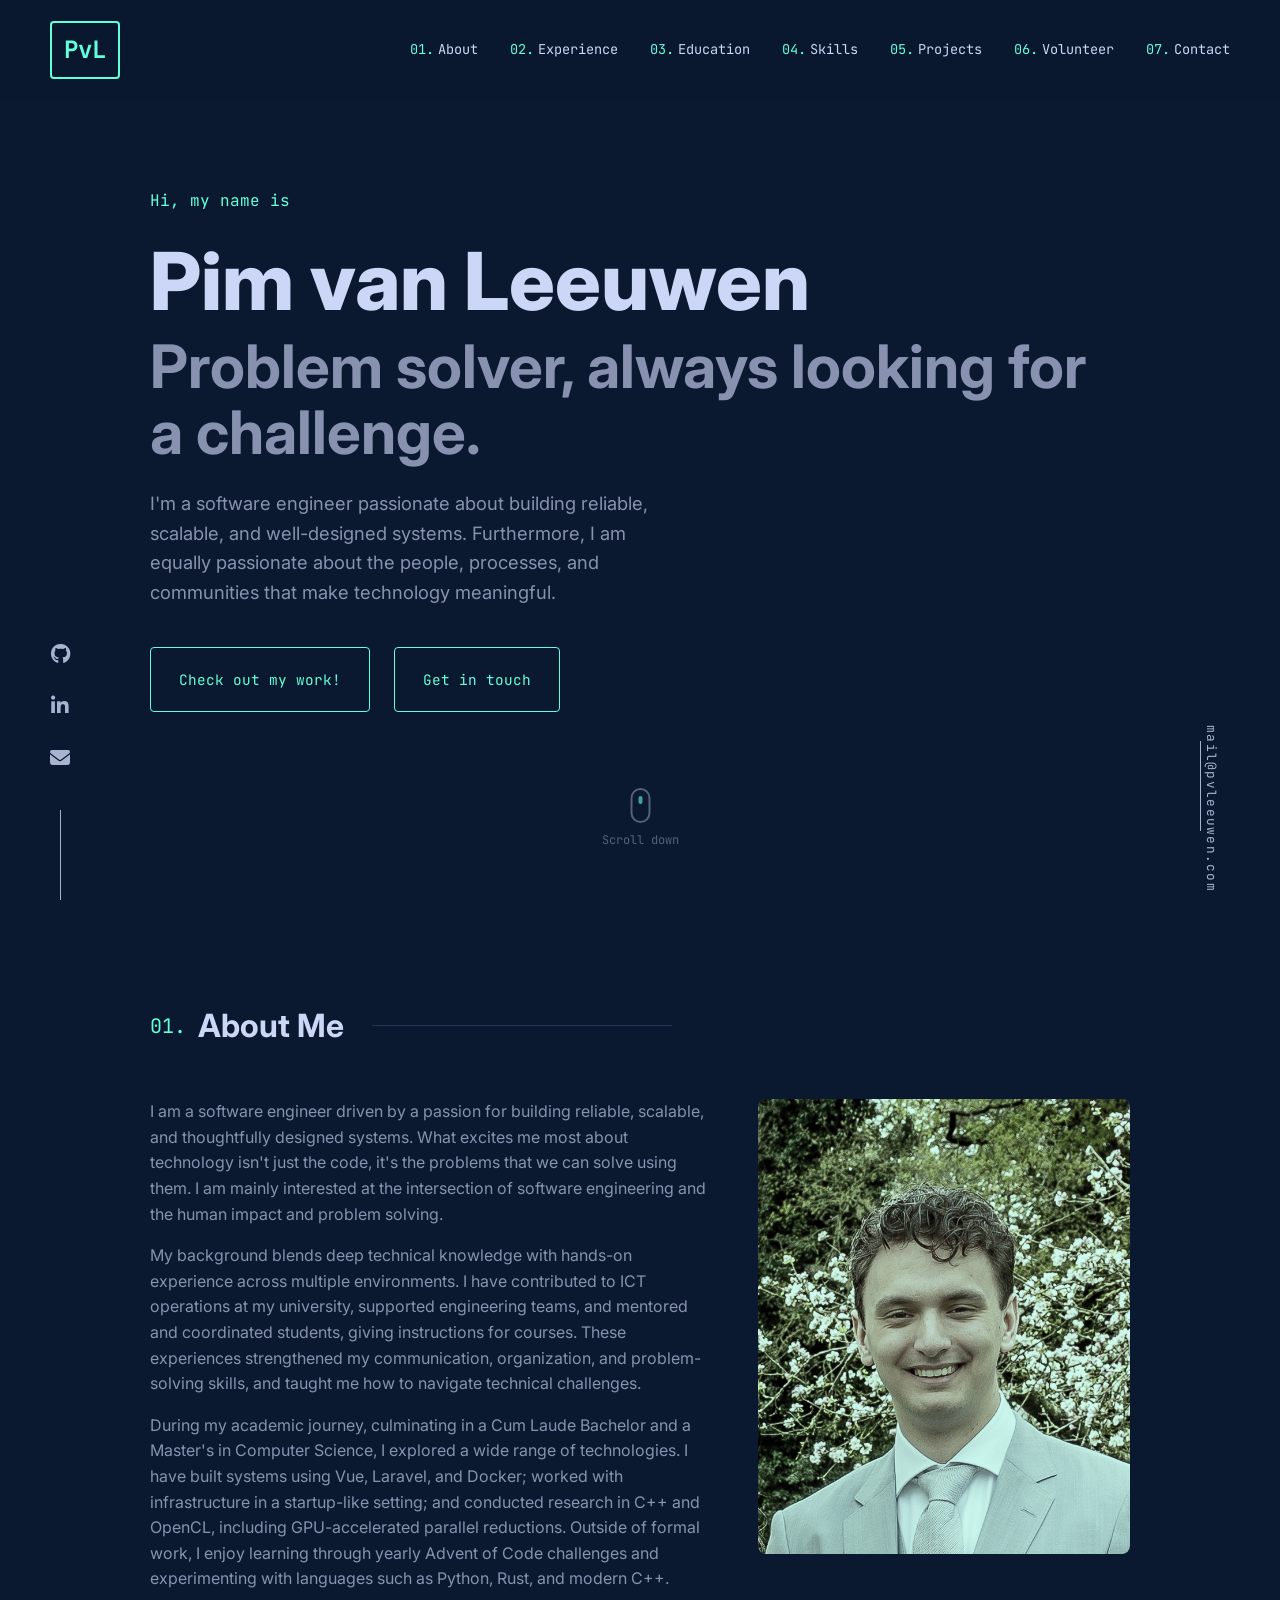
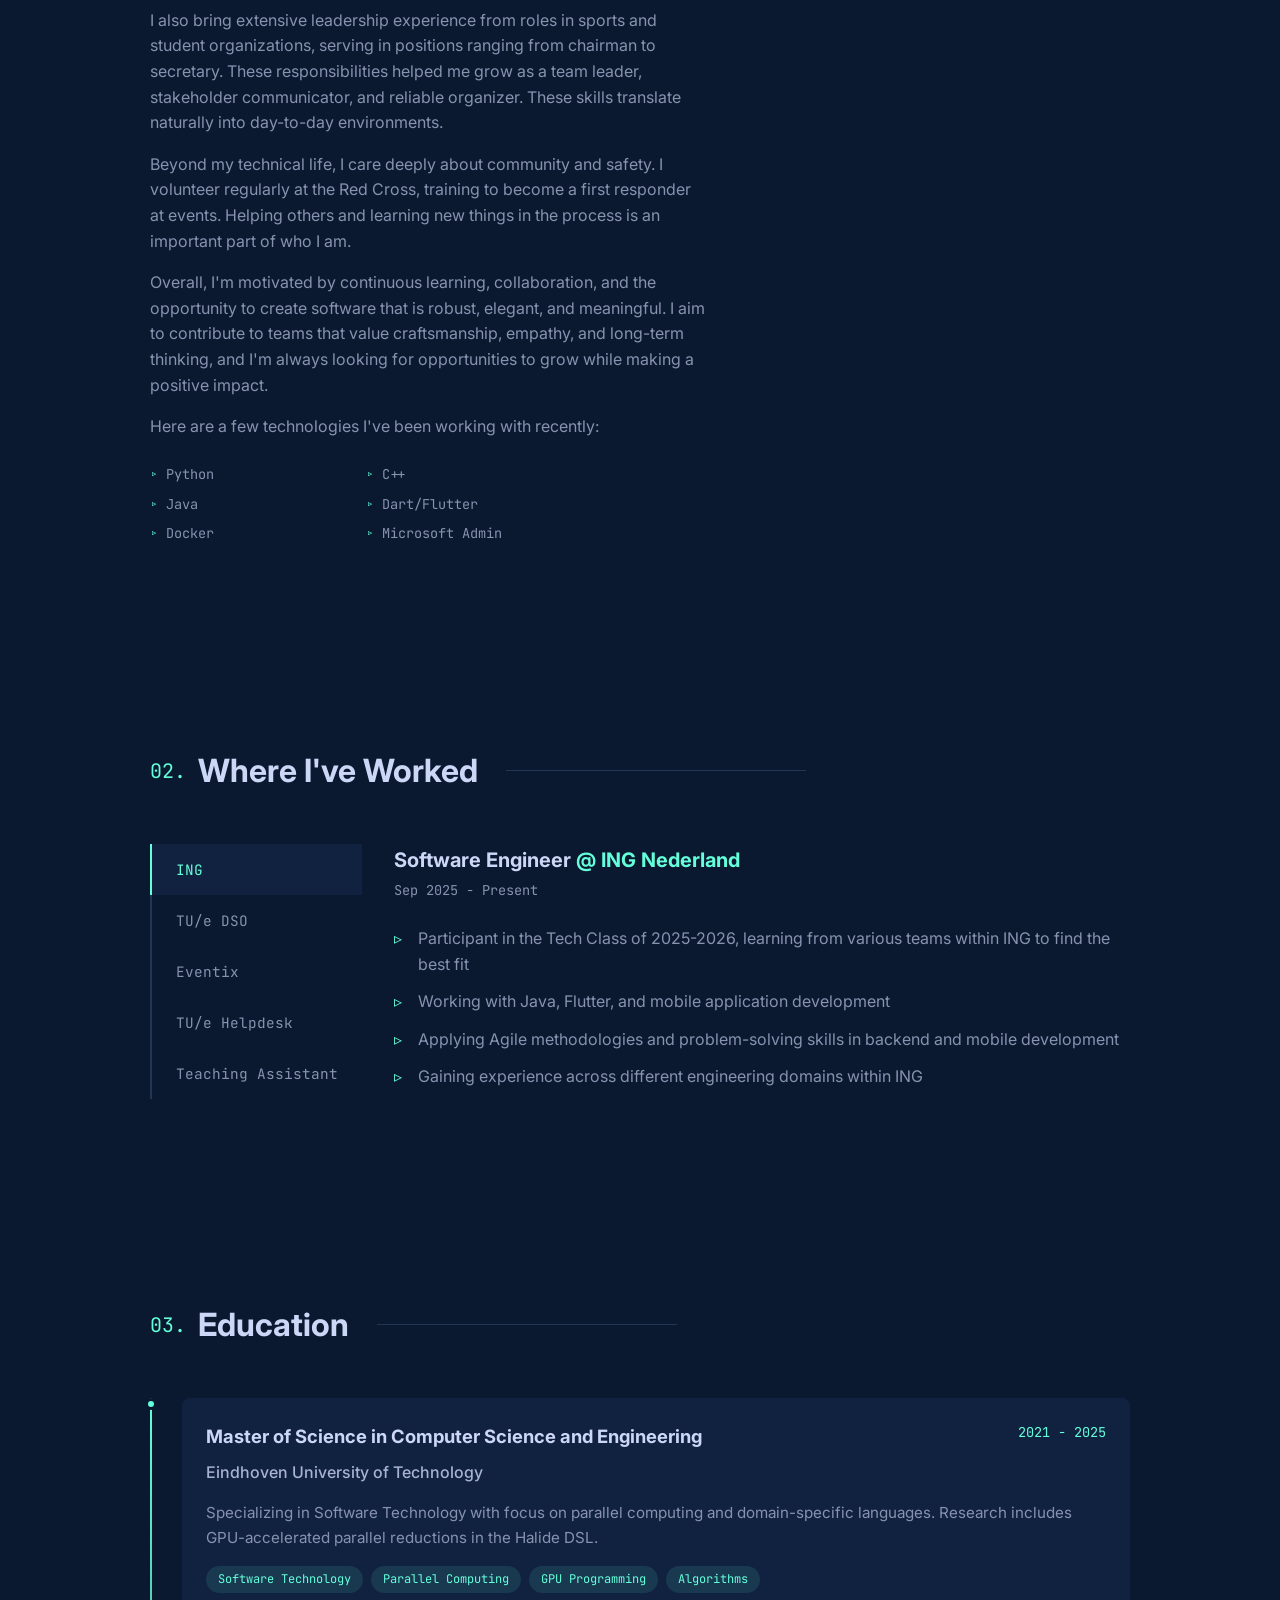
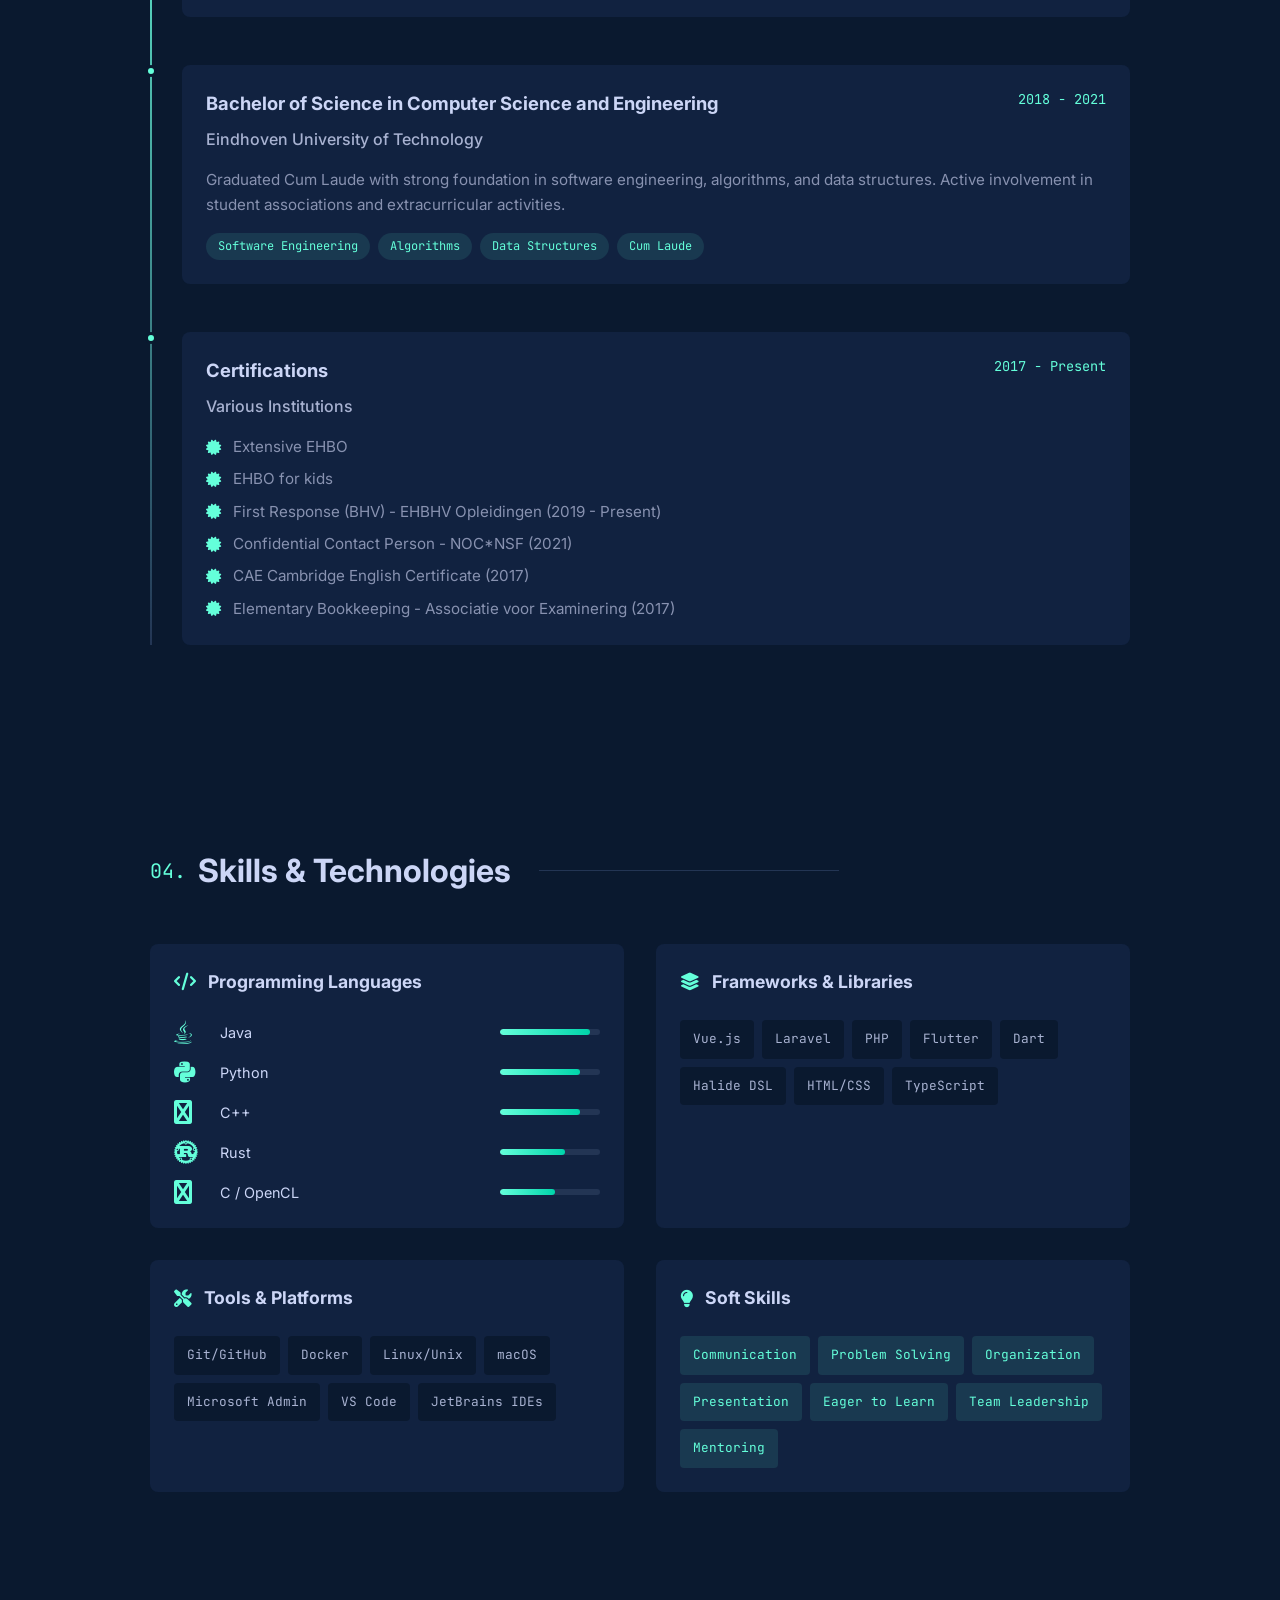
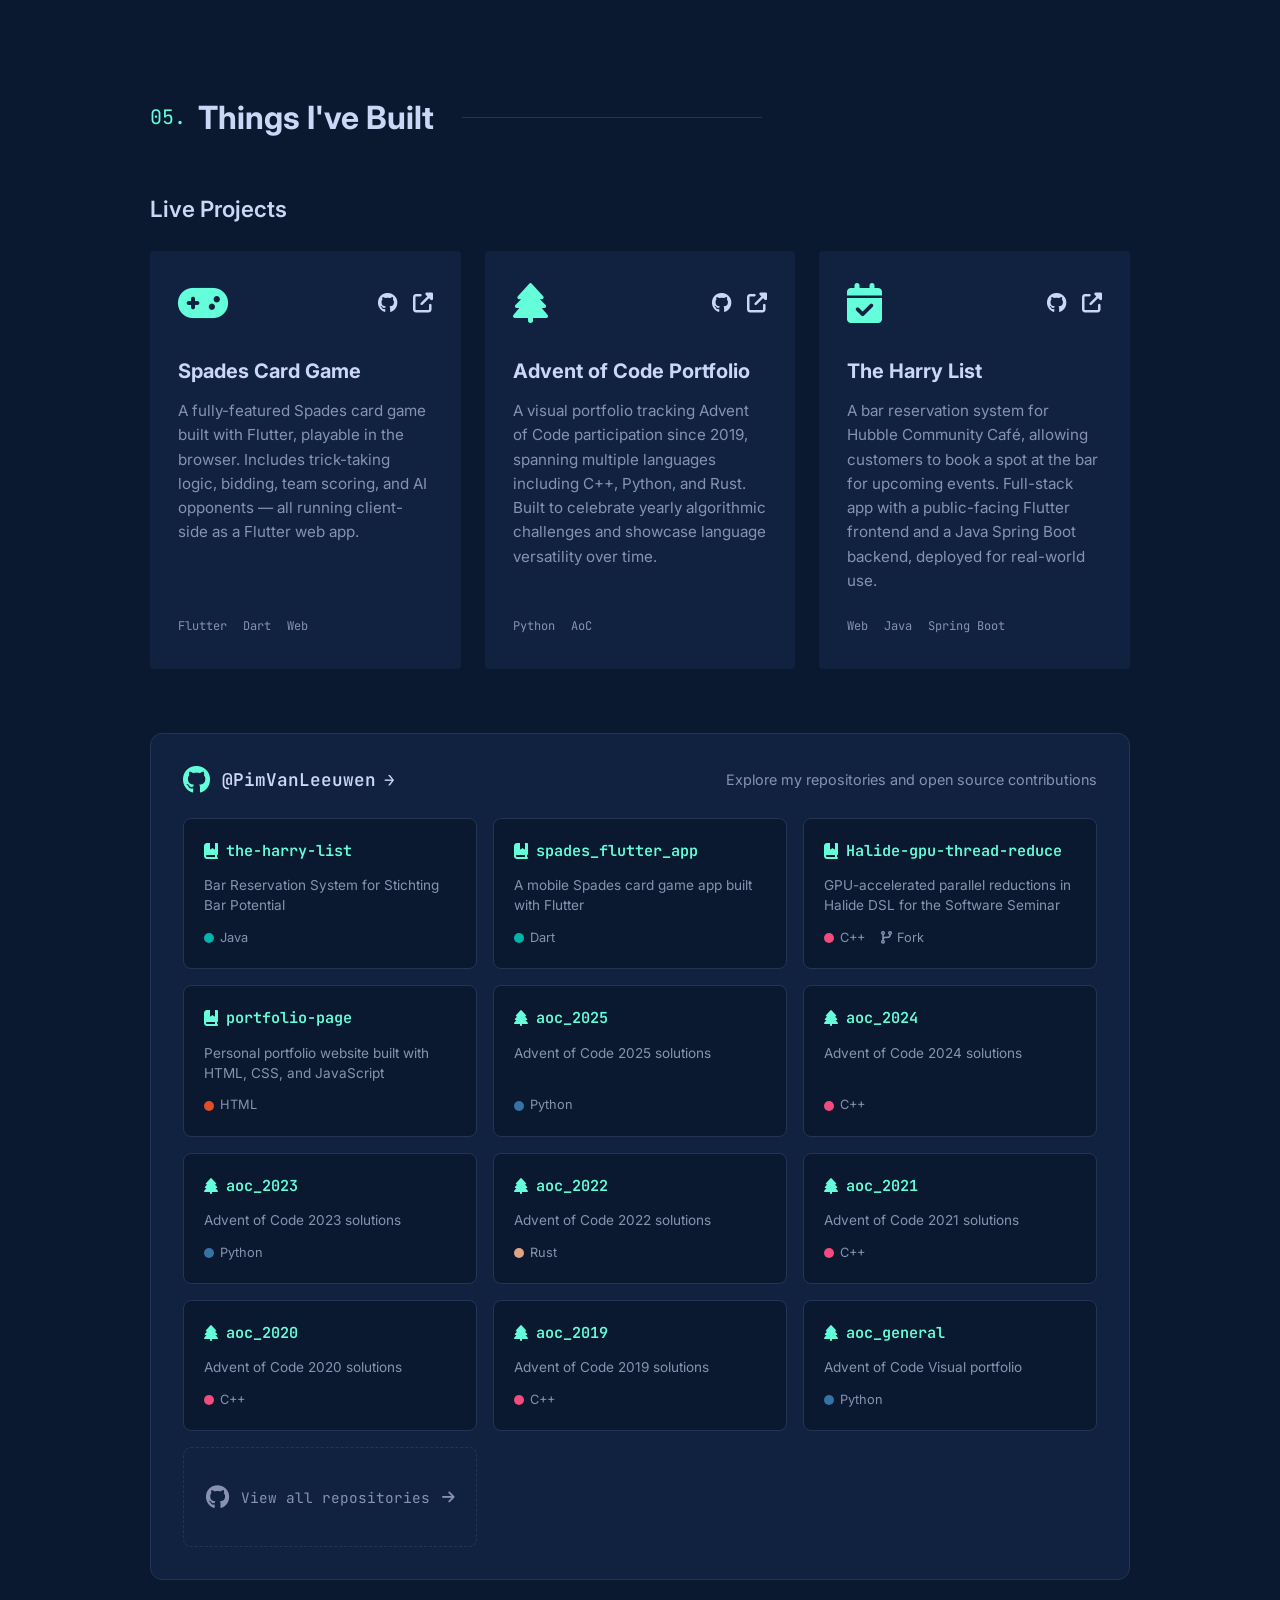
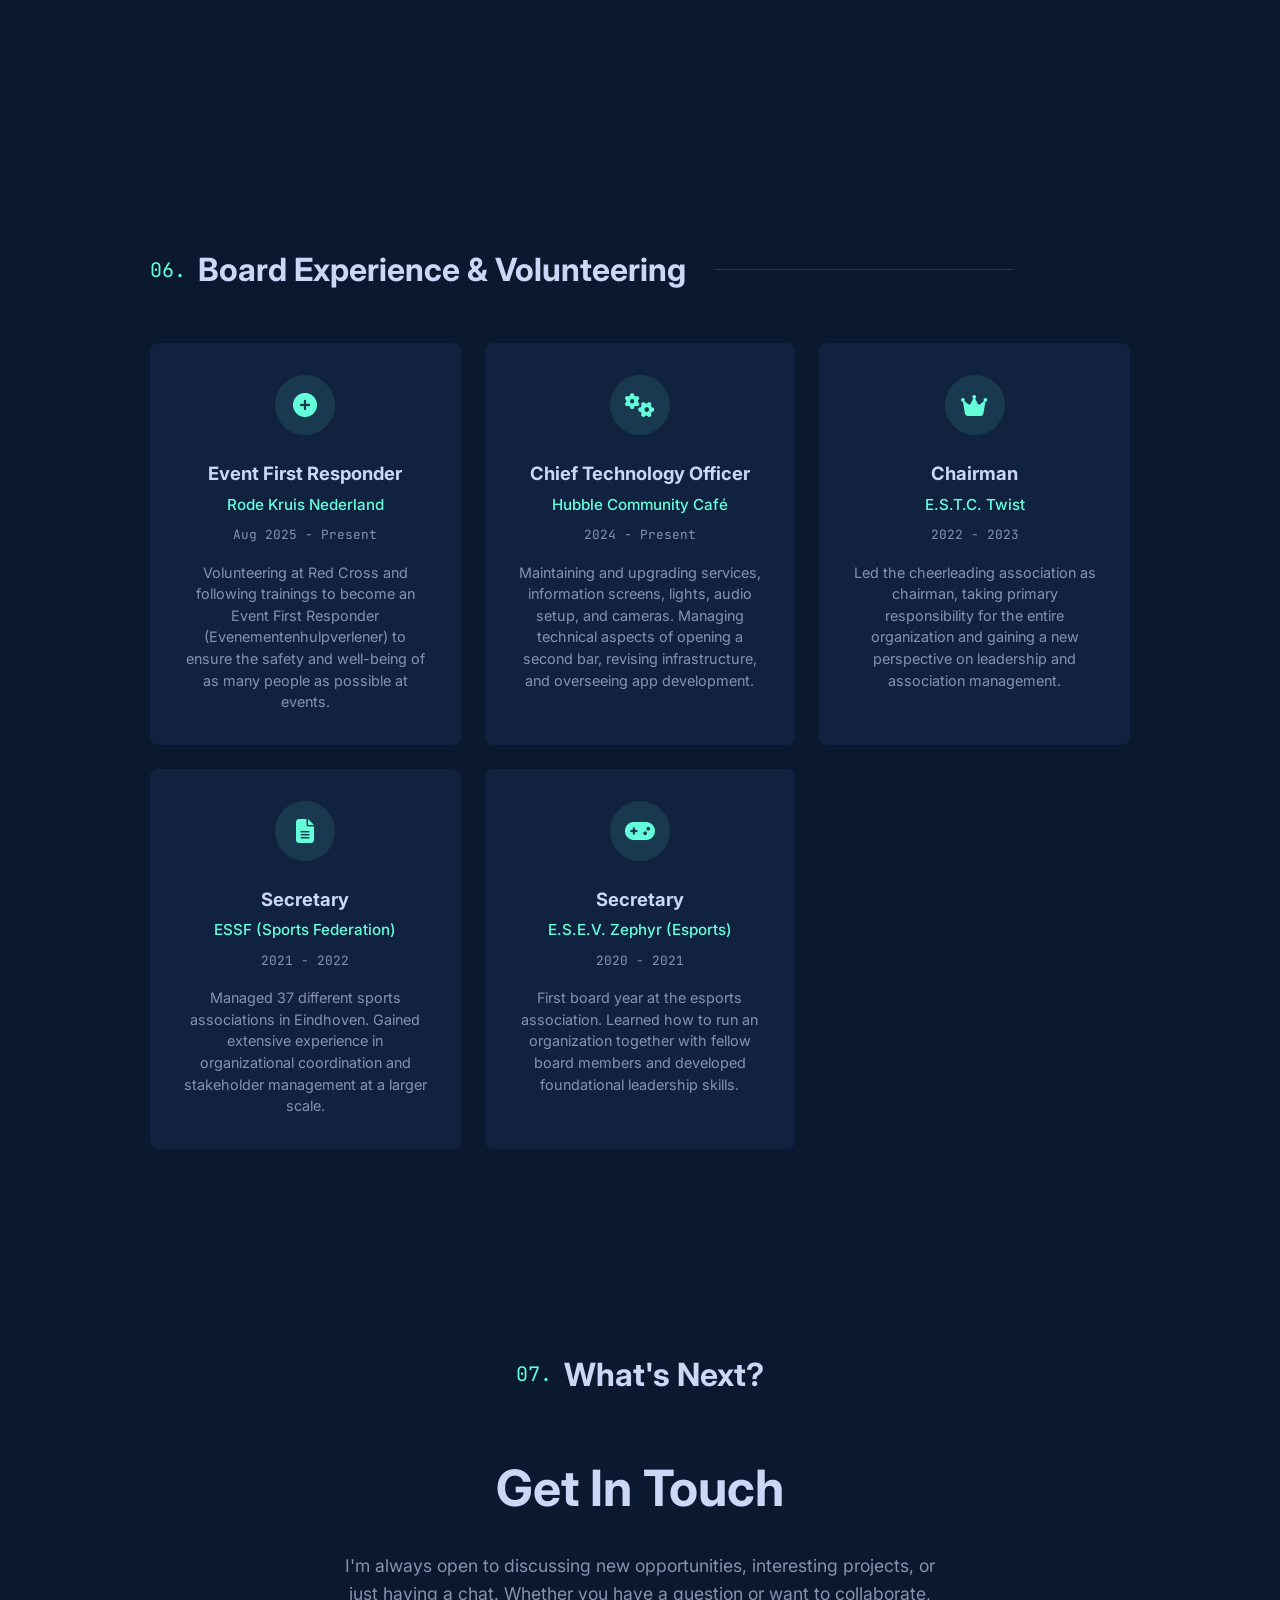
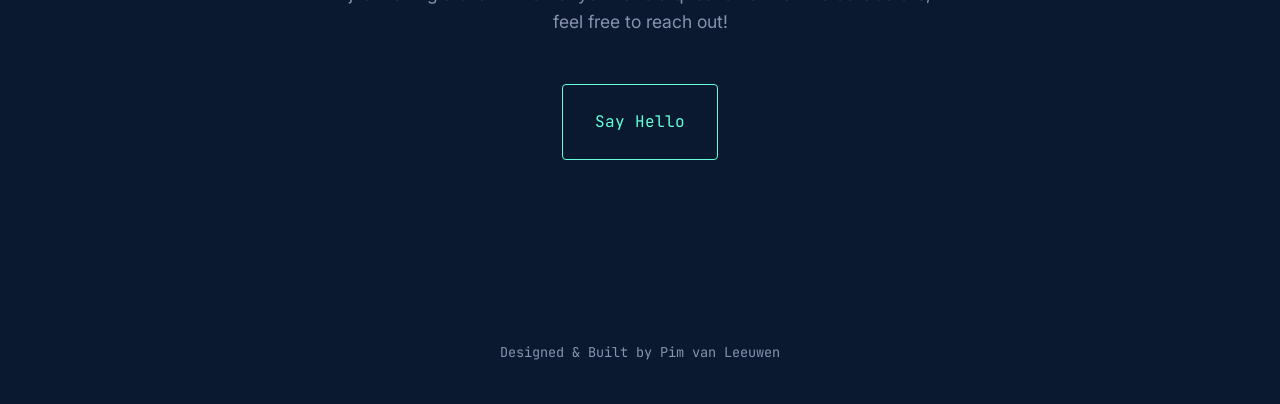
==== commit 7908a8e4: "feat: changed portfolio to include active public-facing applications" ====
--- a/index.html
+++ b/index.html
@@ -360,6 +360,60 @@
             <div class="section-container">
                 <h2 class="section-title"><span class="section-number">05.</span>Things I've Built</h2>
                 
+                <!-- Live Projects -->
+                <div class="live-projects-section">
+                    <h3 class="subsection-title">Live Projects</h3>
+                    <div class="projects-grid">
+                        <div class="project-card">
+                            <div class="project-card-header">
+                                <i class="fas fa-gamepad"></i>
+                                <div class="project-card-links">
+                                    <a href="https://github.com/PimVanLeeuwen/spades_flutter_app" target="_blank" rel="noopener noreferrer" aria-label="GitHub Repository"><i class="fab fa-github"></i></a>
+                                    <a href="https://spades.pvleeuwen.com" target="_blank" rel="noopener noreferrer" aria-label="Live Site"><i class="fas fa-external-link-alt"></i></a>
+                                </div>
+                            </div>
+                            <h3 class="project-card-title">Spades Card Game</h3>
+                            <p class="project-card-description">A fully-featured Spades card game built with Flutter, playable in the browser. Includes trick-taking logic, bidding, team scoring, and AI opponents — all running client-side as a Flutter web app.</p>
+                            <ul class="project-card-tech">
+                                <li>Flutter</li>
+                                <li>Dart</li>
+                                <li>Web</li>
+                            </ul>
+                        </div>
+                        <div class="project-card">
+                            <div class="project-card-header">
+                                <i class="fas fa-tree"></i>
+                                <div class="project-card-links">
+                                    <a href="https://github.com/PimVanLeeuwen/aoc_general" target="_blank" rel="noopener noreferrer" aria-label="GitHub Repository"><i class="fab fa-github"></i></a>
+                                    <a href="https://aoc.pvleeuwen.com" target="_blank" rel="noopener noreferrer" aria-label="Live Site"><i class="fas fa-external-link-alt"></i></a>
+                                </div>
+                            </div>
+                            <h3 class="project-card-title">Advent of Code Portfolio</h3>
+                            <p class="project-card-description">A visual portfolio tracking Advent of Code participation since 2019, spanning multiple languages including C++, Python, and Rust. Built to celebrate yearly algorithmic challenges and showcase language versatility over time.</p>
+                            <ul class="project-card-tech">
+                                <li>Python</li>
+                                <li>AoC</li>
+                            </ul>
+                        </div>
+                        <div class="project-card">
+                            <div class="project-card-header">
+                                <i class="fas fa-calendar-check"></i>
+                                <div class="project-card-links">
+                                    <a href="https://github.com/Hubble-Community-Cafe/the-harry-list" target="_blank" rel="noopener noreferrer" aria-label="GitHub Repository"><i class="fab fa-github"></i></a>
+                                    <a href="https://harry.hubble.cafe" target="_blank" rel="noopener noreferrer" aria-label="Live Site"><i class="fas fa-external-link-alt"></i></a>
+                                </div>
+                            </div>
+                            <h3 class="project-card-title">The Harry List</h3>
+                            <p class="project-card-description">A bar reservation system for Hubble Community Café, allowing customers to book a spot at the bar for upcoming events. Full-stack app with a public-facing Flutter frontend and a Java Spring Boot backend, deployed for real-world use.</p>
+                            <ul class="project-card-tech">
+                                <li>Web</li>
+                                <li>Java</li>
+                                <li>Spring Boot</li>
+                            </ul>
+                        </div>
+                    </div>
+                </div>
+
                 <!-- GitHub Dashboard -->
                 <div class="github-dashboard">
                     <div class="github-header">
--- a/styles.css
+++ b/styles.css
@@ -648,6 +648,20 @@
 }
 
 /* ========================================
+   Live Projects subsection
+   ======================================== */
+.live-projects-section {
+    margin-bottom: 4rem;
+}
+
+.subsection-title {
+    font-size: 1.4rem;
+    color: var(--color-slate-lightest);
+    margin-bottom: 1.5rem;
+    font-weight: 600;
+}
+
+/* ========================================
    GitHub Dashboard (in Projects section)
    ======================================== */
 .github-dashboard {
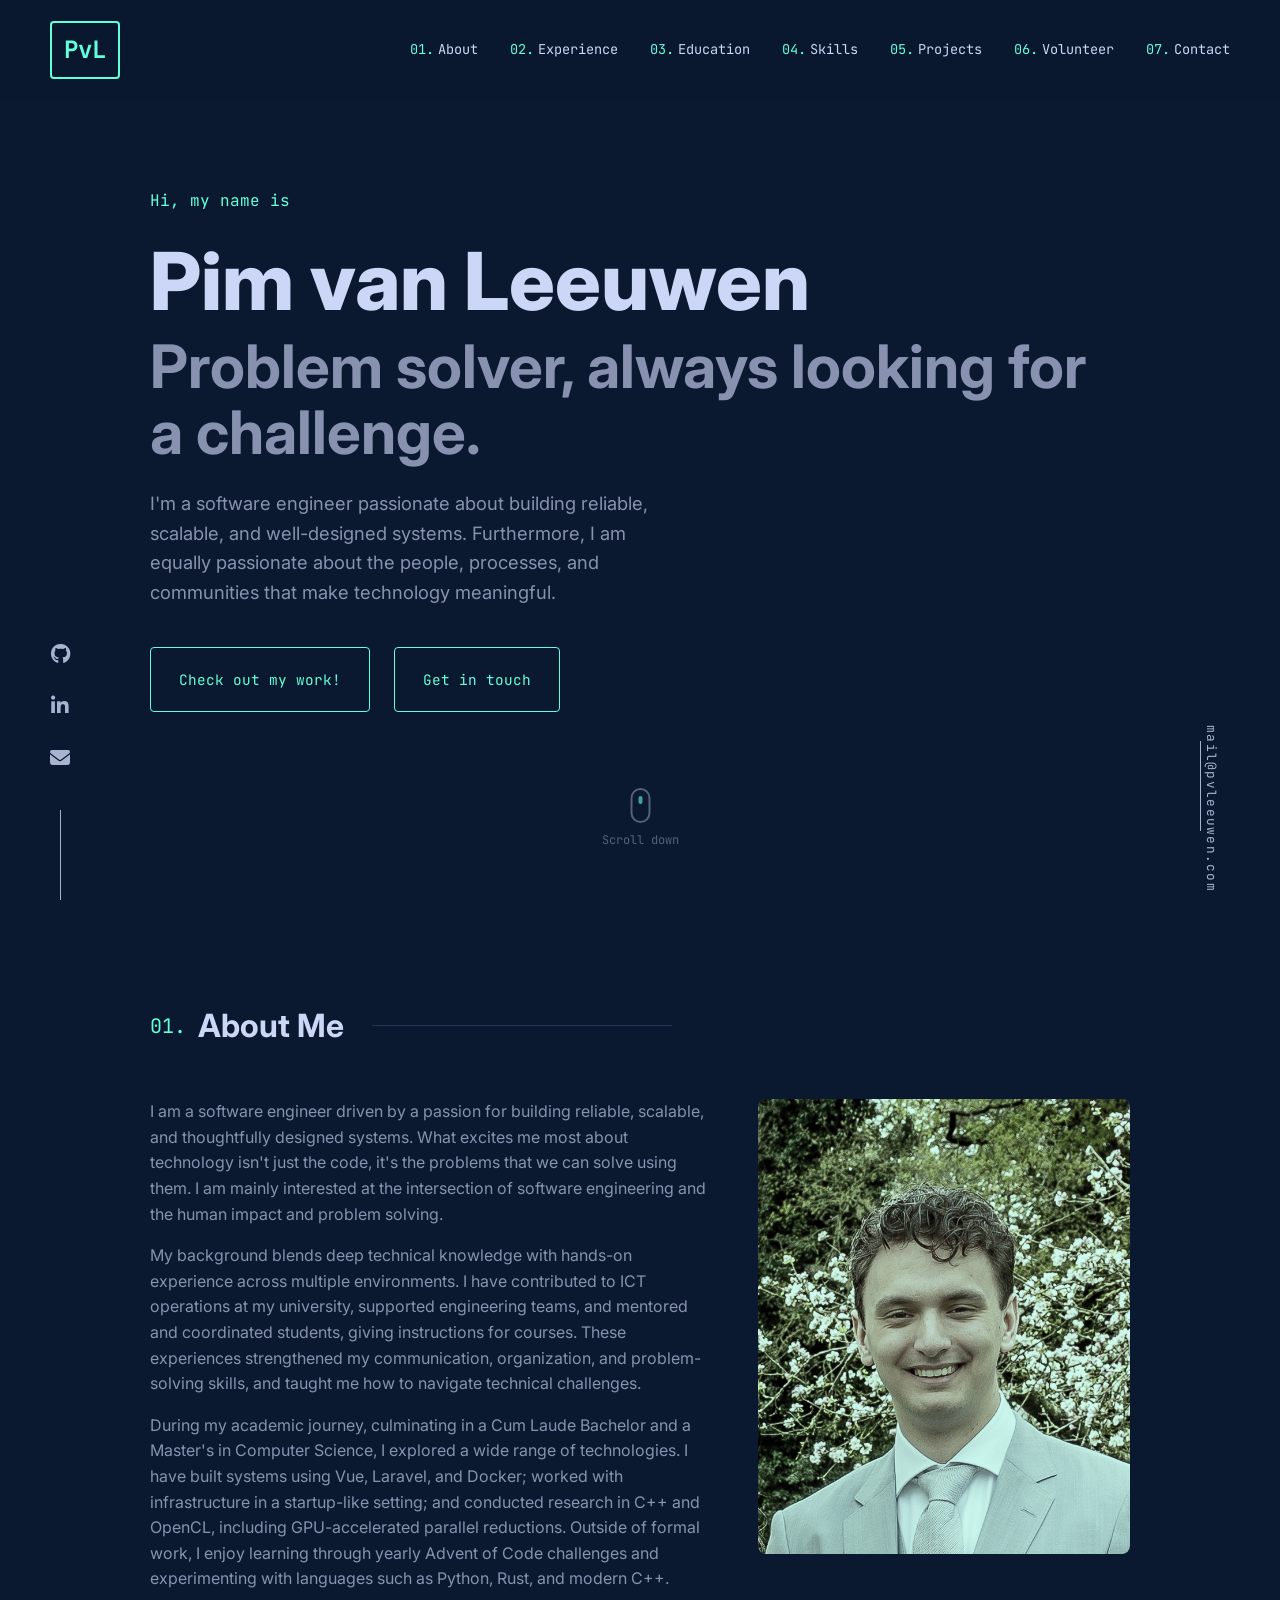
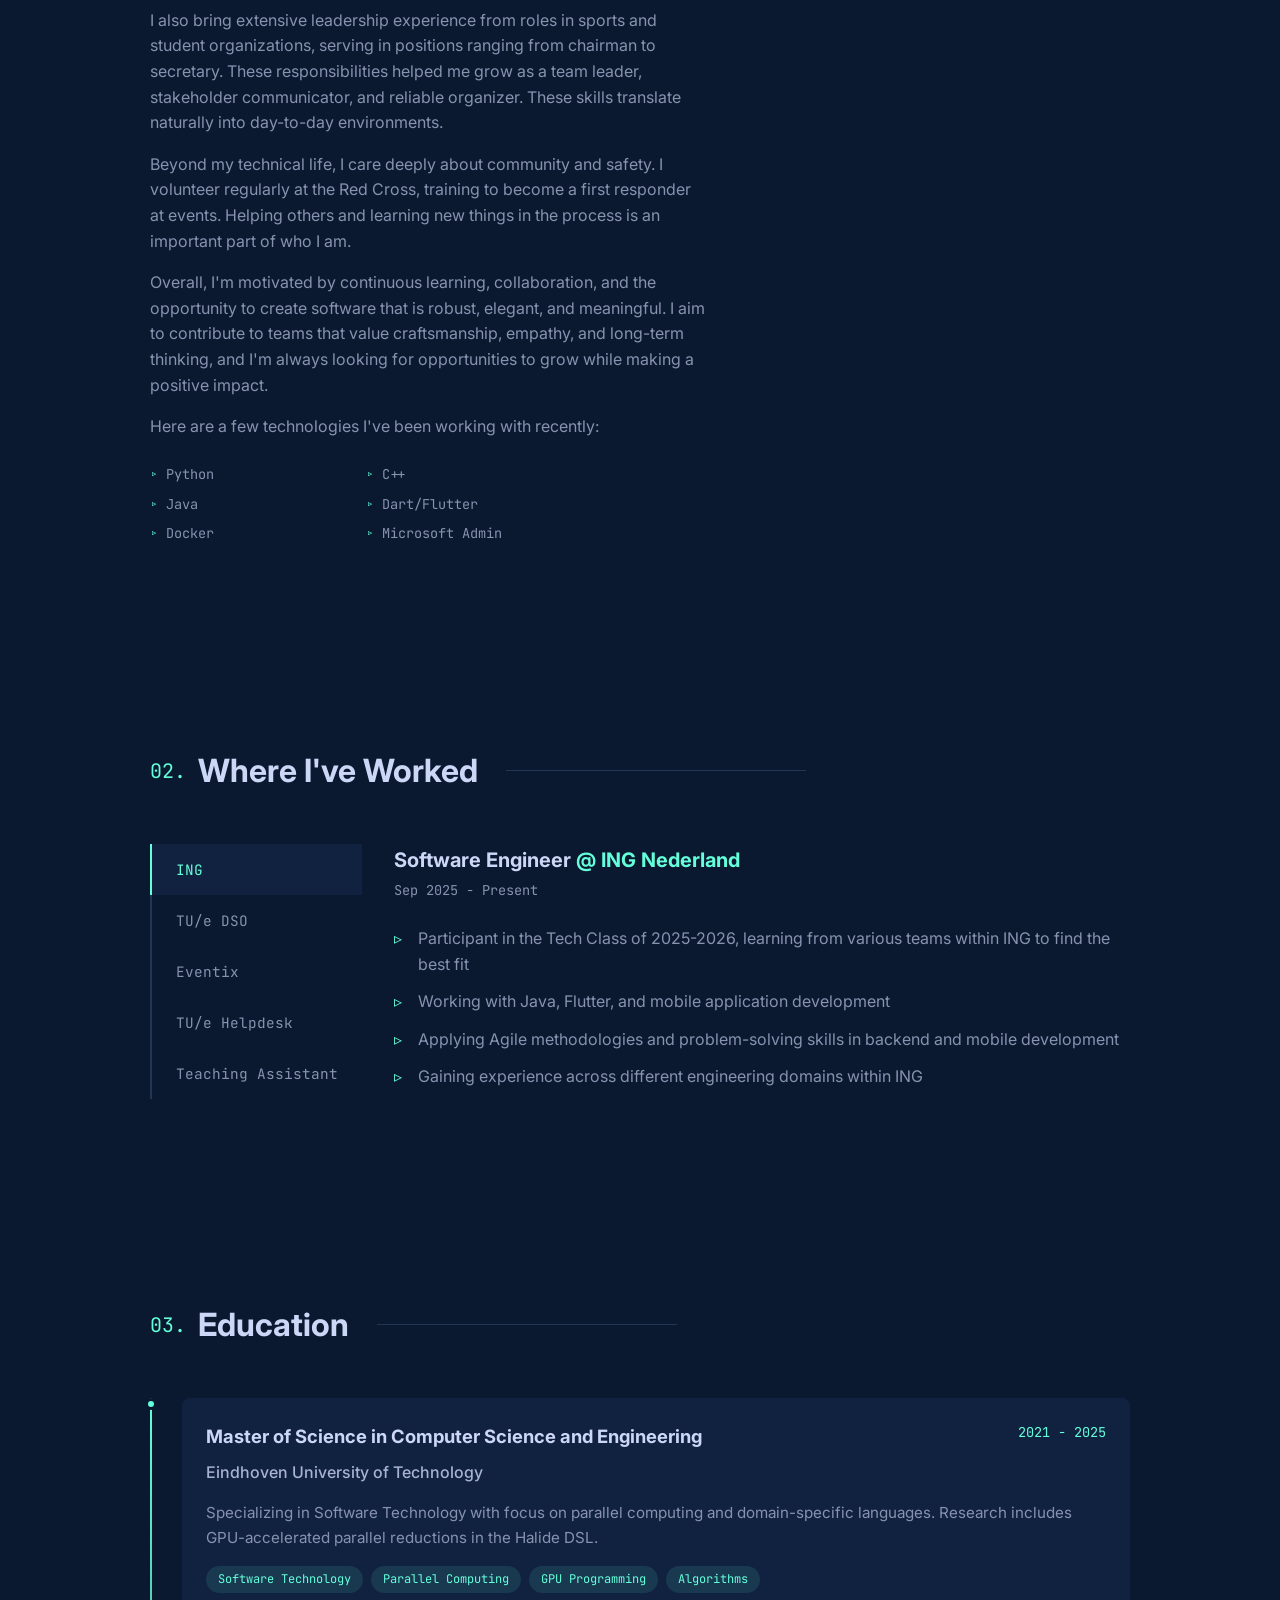
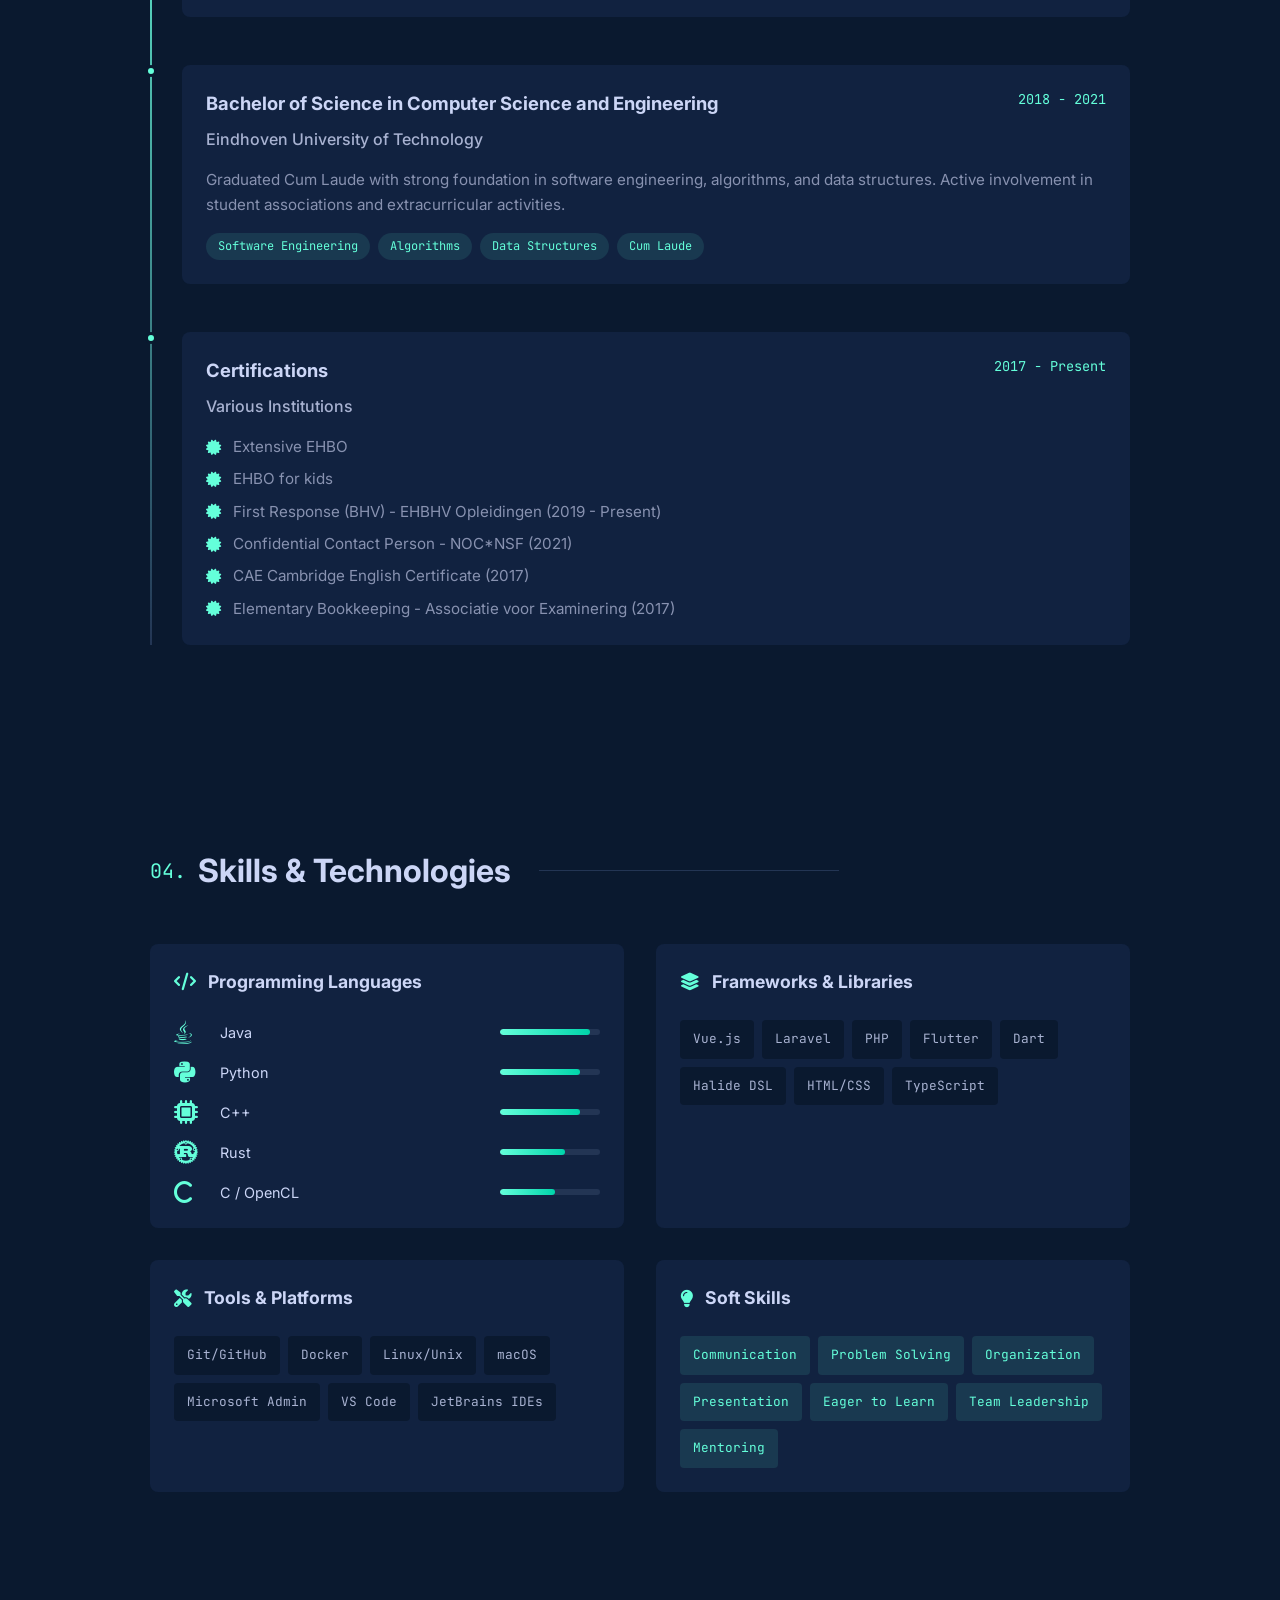
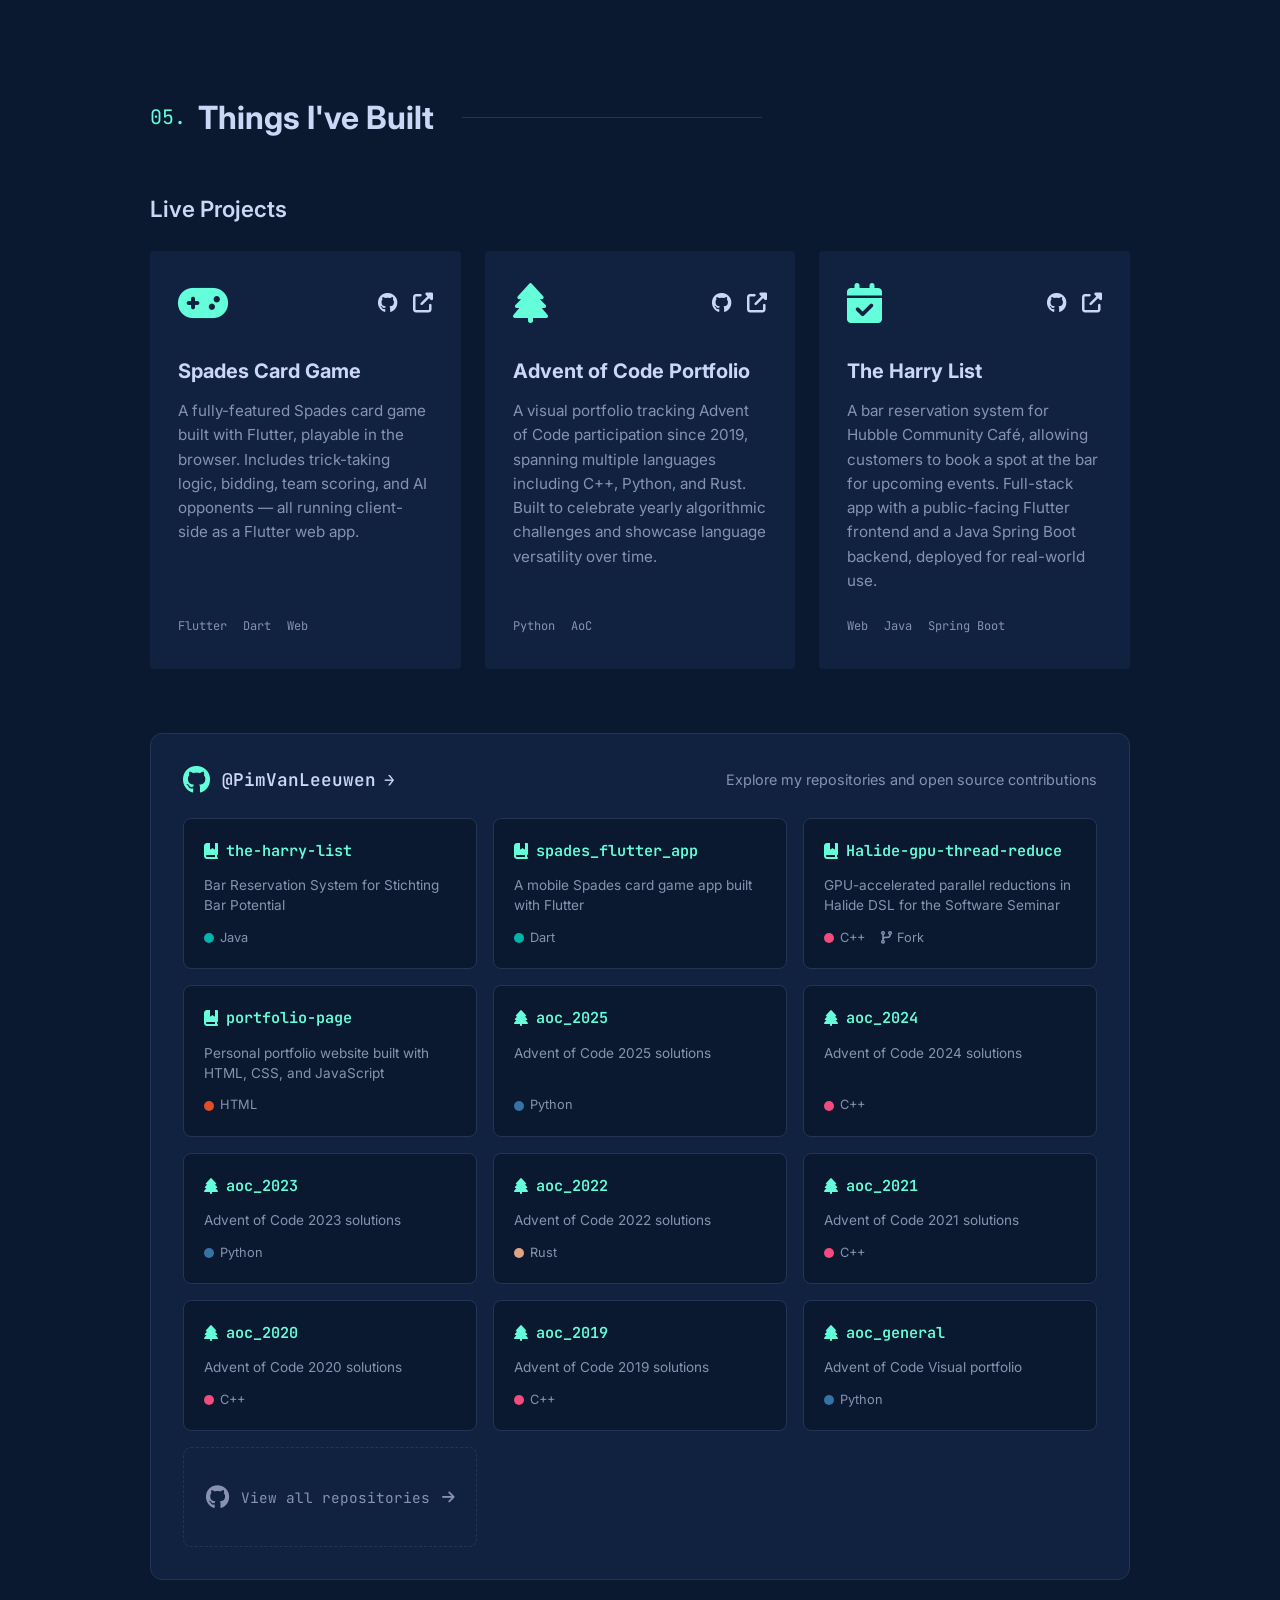
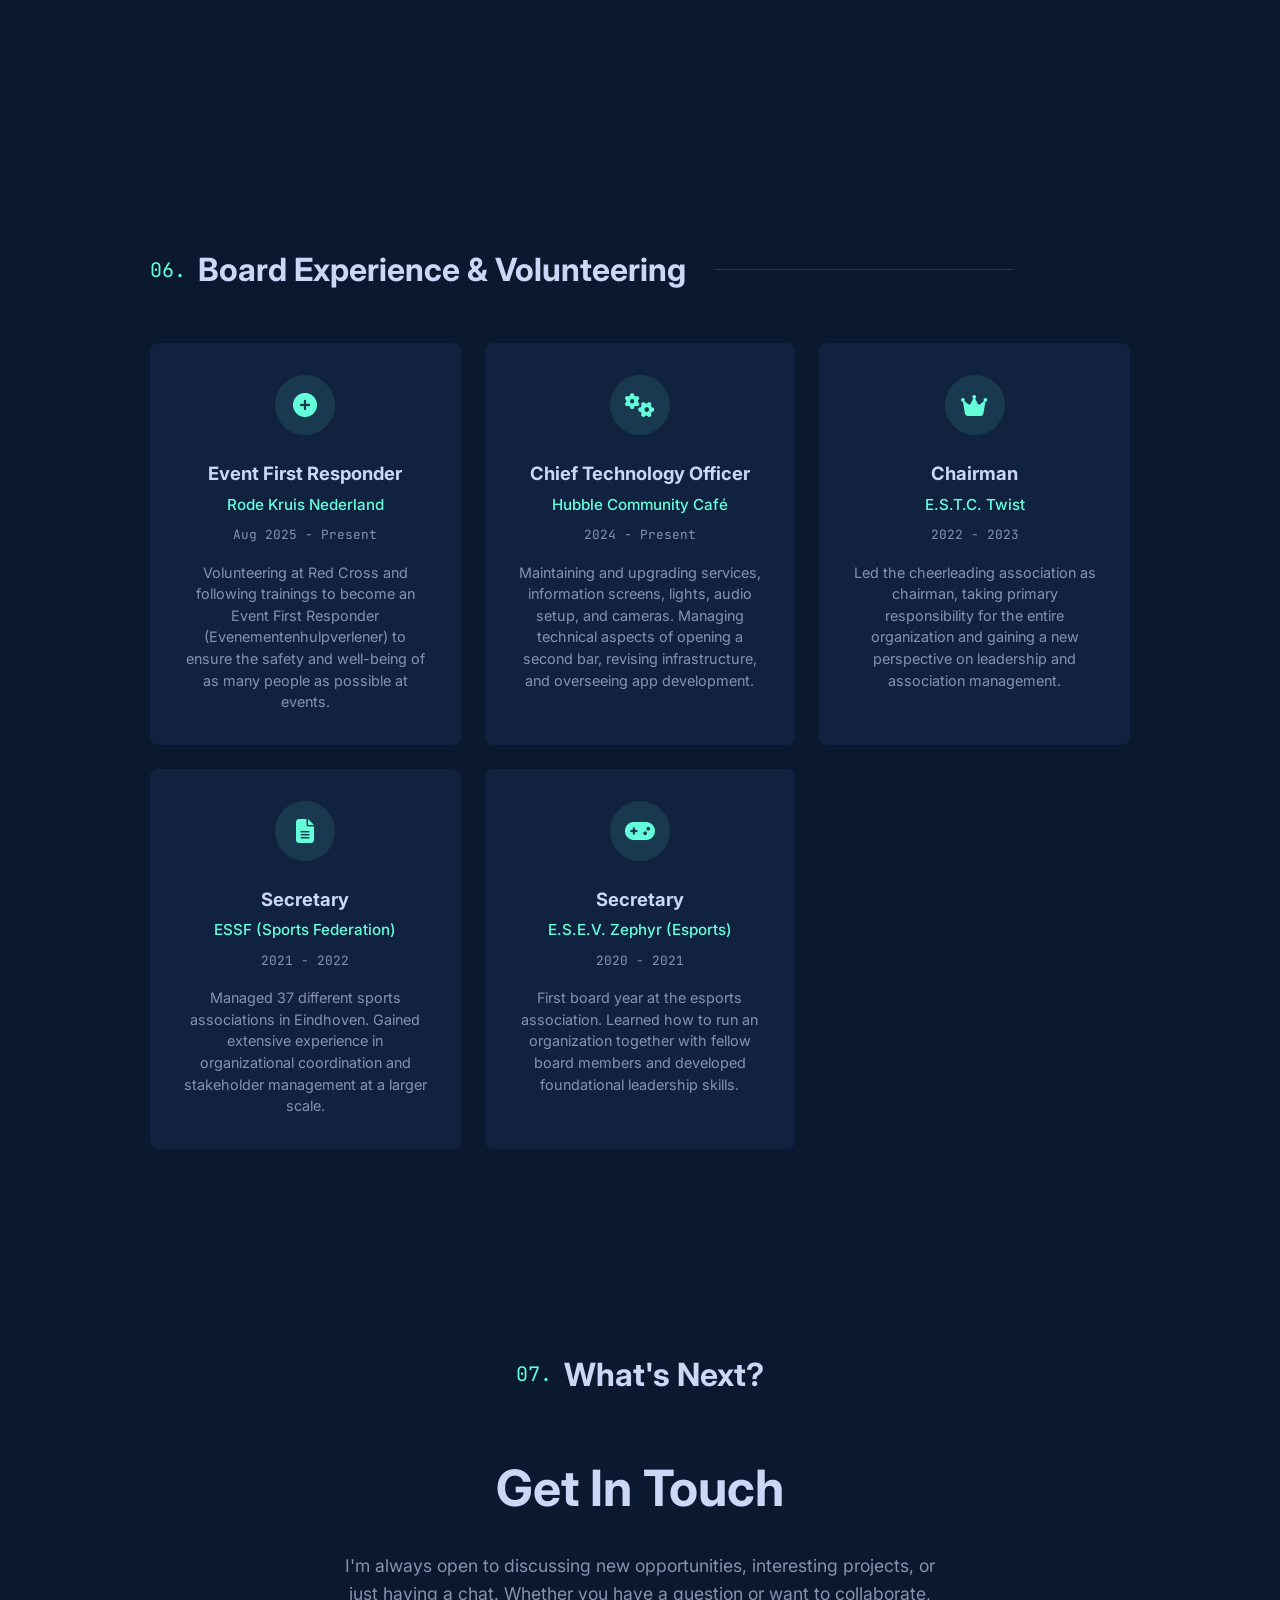
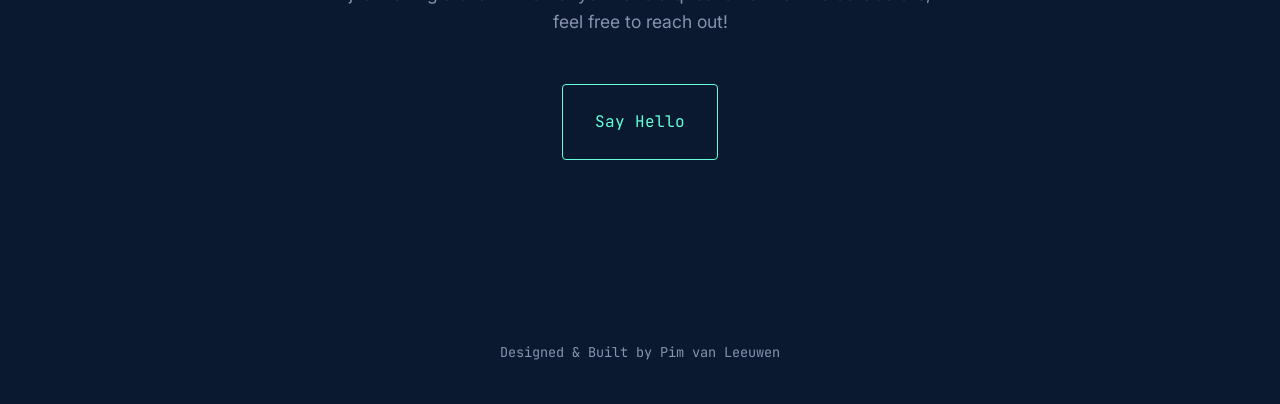
==== commit 794bbb23: "fix(index.html): fixed icons" ====
--- a/index.html
+++ b/index.html
@@ -298,7 +298,7 @@
                                 <div class="skill-bar"><div class="skill-progress" style="--progress: 80%"></div></div>
                             </div>
                             <div class="skill-item">
-                                <i class="fab fa-microchip"></i>
+                                <i class="fas fa-microchip"></i>
                                 <span>C++</span>
                                 <div class="skill-bar"><div class="skill-progress" style="--progress: 80%"></div></div>
                             </div>
@@ -308,7 +308,7 @@
                                 <div class="skill-bar"><div class="skill-progress" style="--progress: 65%"></div></div>
                             </div>
                             <div class="skill-item">
-                                <i class="fas fa-cuttlefish"></i>
+                                <i class="fas fa-c"></i>
                                 <span>C / OpenCL</span>
                                 <div class="skill-bar"><div class="skill-progress" style="--progress: 55%"></div></div>
                             </div>
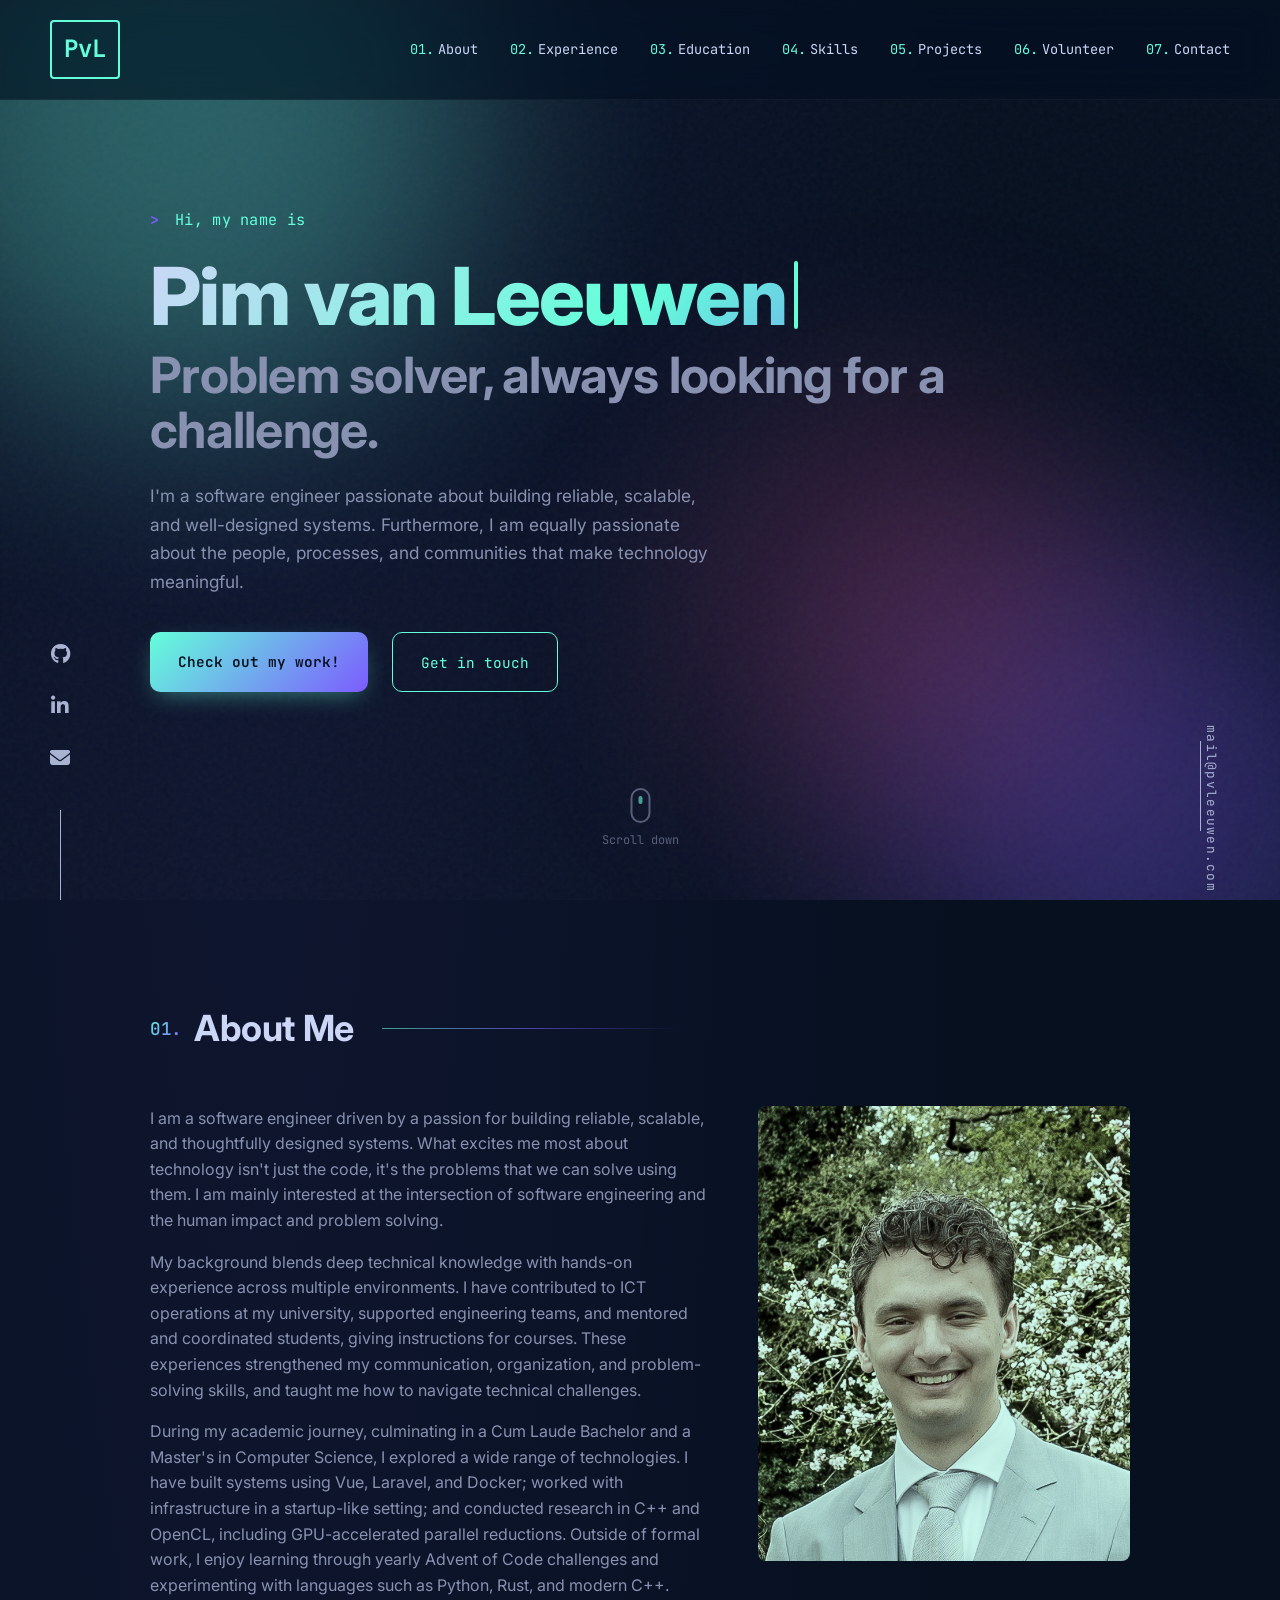
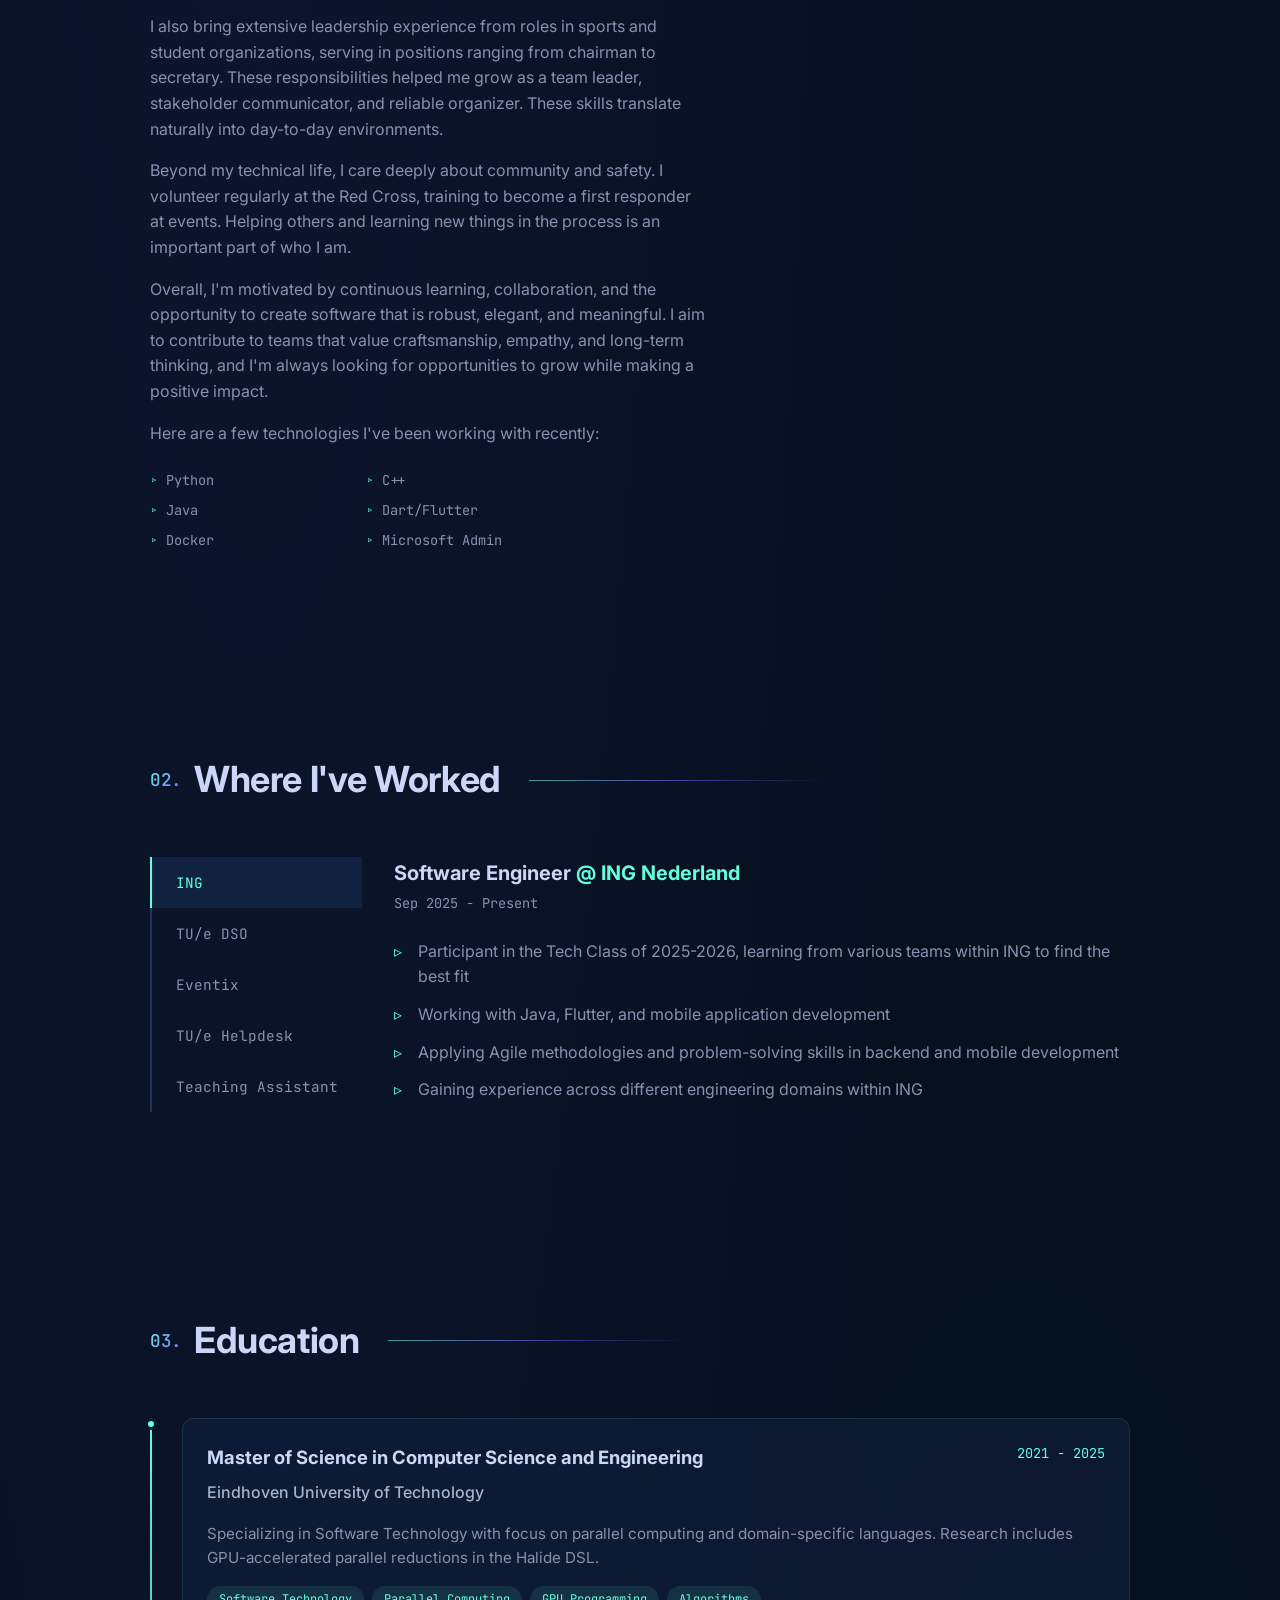
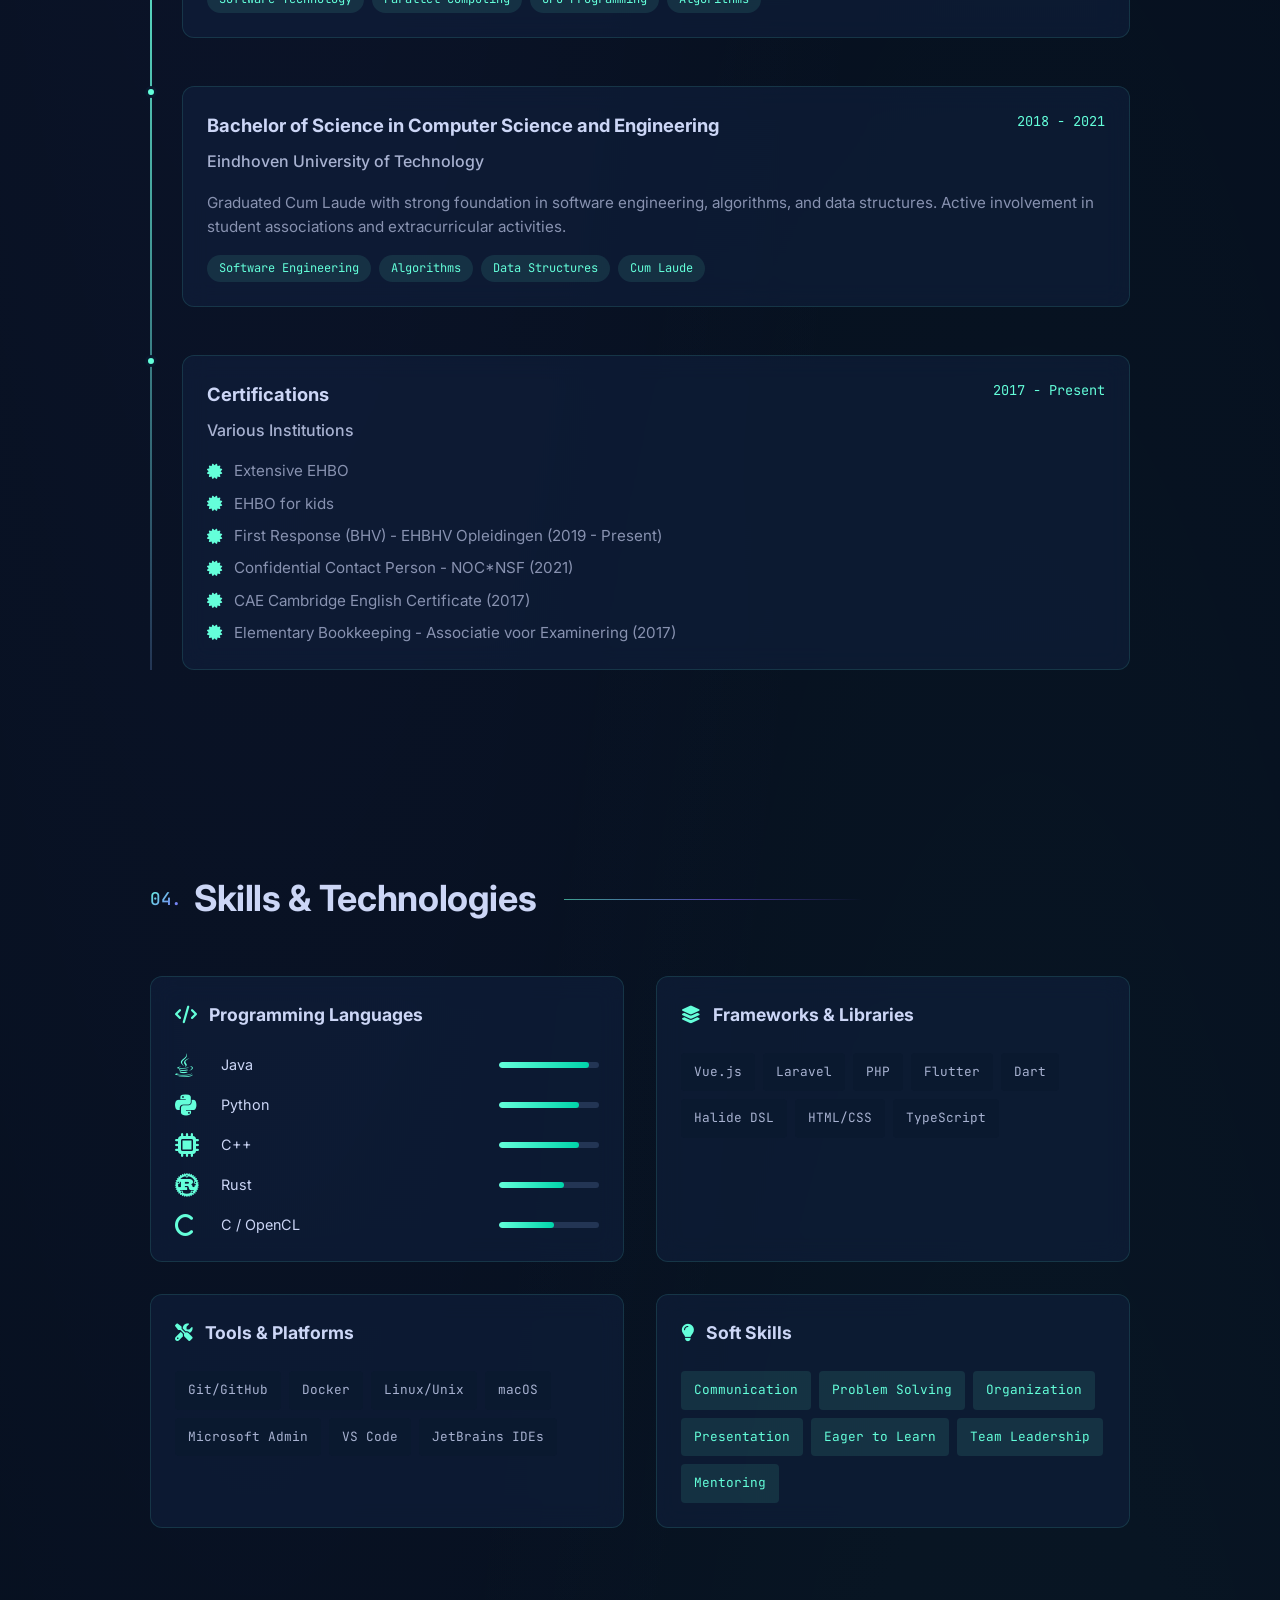
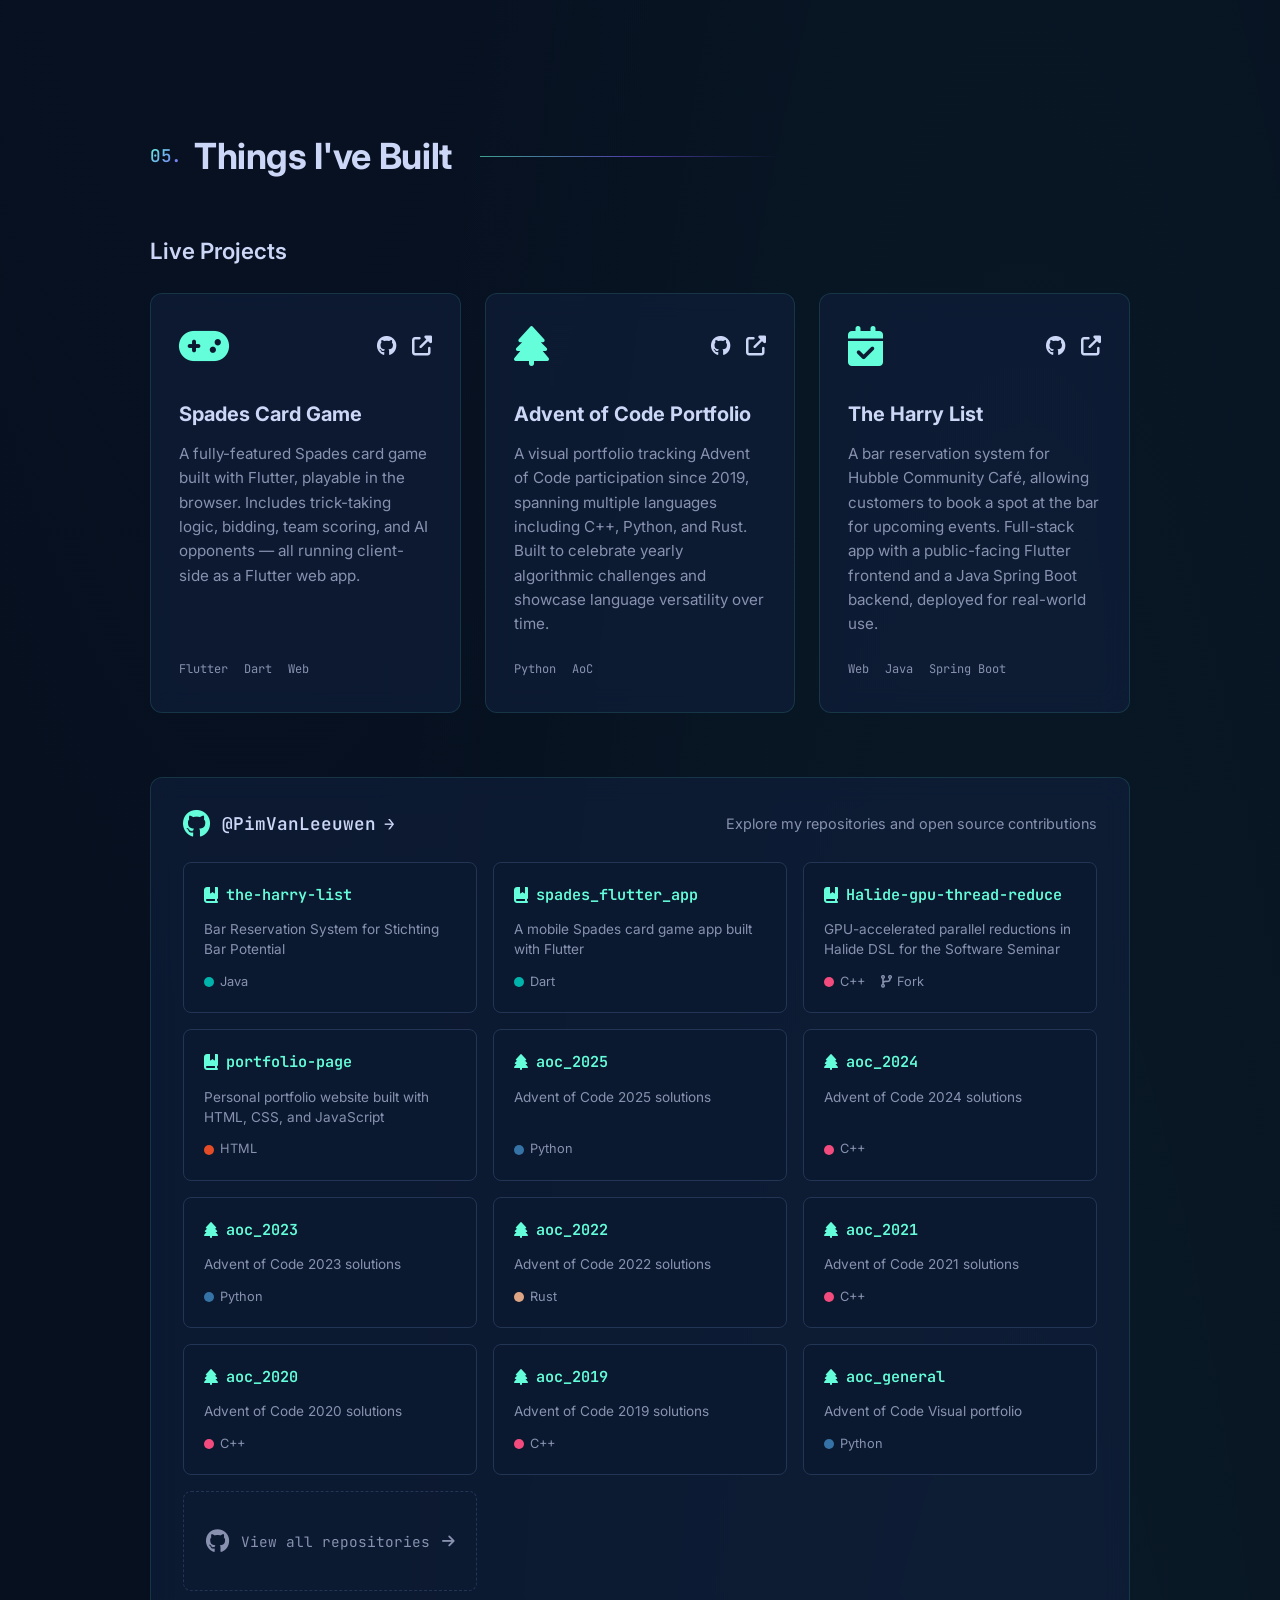
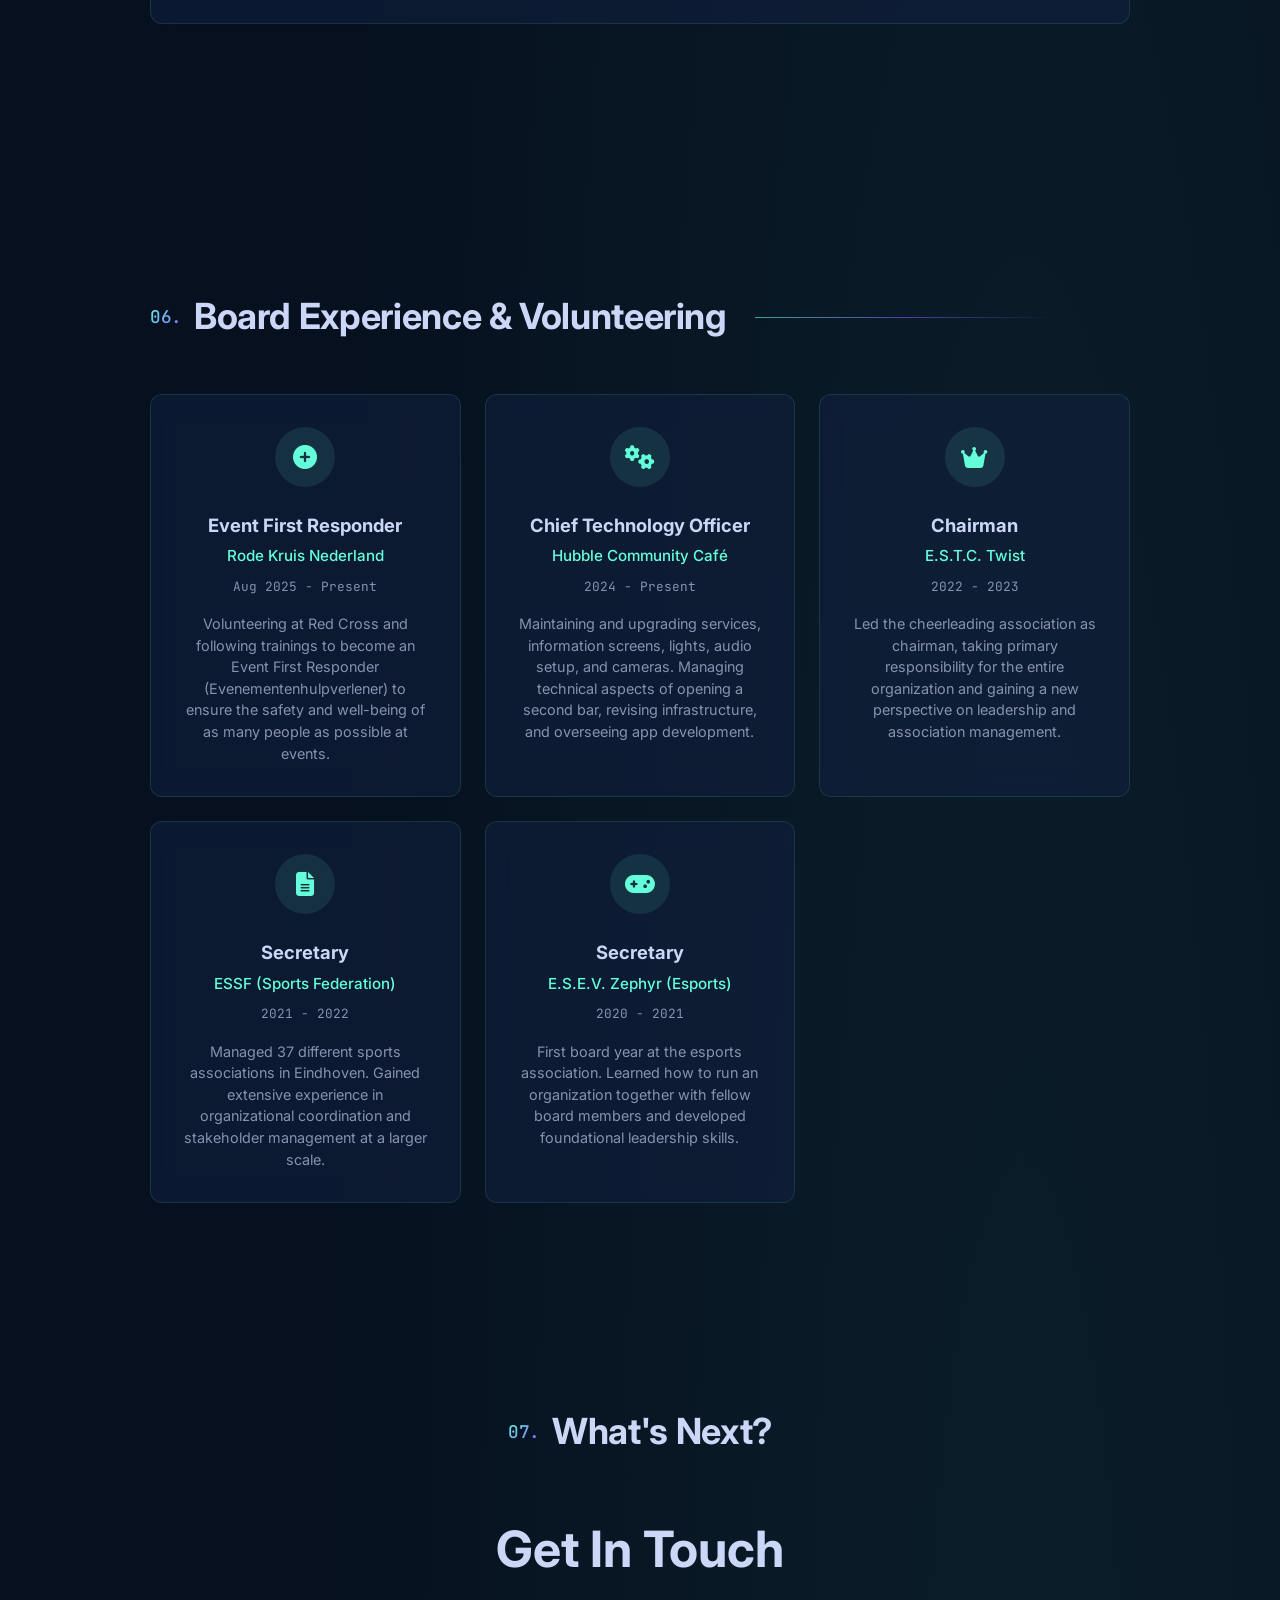
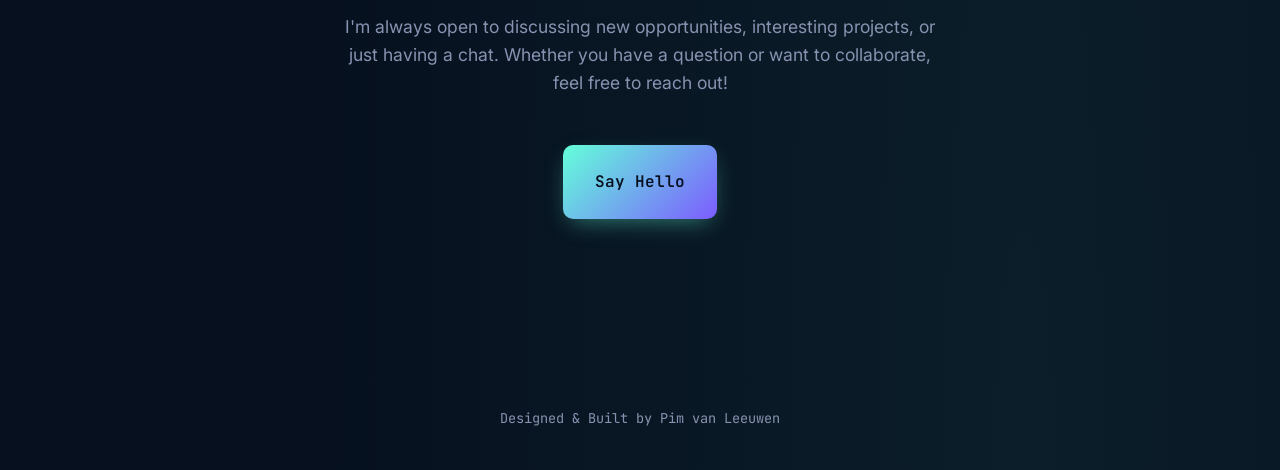
==== commit 9c618b76: "feat: improved styling slightly" ====
--- a/index.html
+++ b/index.html
@@ -33,6 +33,14 @@
         </div>
     </div>
 
+    <!-- Ambient gradient blobs (page-wide) -->
+    <div class="ambient-blobs" aria-hidden="true">
+        <div class="blob blob-1"></div>
+        <div class="blob blob-2"></div>
+        <div class="blob blob-3"></div>
+    </div>
+    <div class="grain" aria-hidden="true"></div>
+
     <!-- Navigation -->
     <nav class="nav" id="nav">
         <div class="nav-container">
@@ -85,8 +93,8 @@
         <!-- Hero Section -->
         <section class="hero" id="hero">
             <div class="hero-content">
-                <p class="hero-greeting animate-fade-up">Hi, my name is</p>
-                <h1 class="hero-name animate-fade-up">Pim van Leeuwen</h1>
+                <p class="hero-greeting animate-fade-up"><span class="prompt-arrow">&gt;</span> Hi, my name is</p>
+                <h1 class="hero-name animate-fade-up">Pim van Leeuwen<span class="hero-cursor"></span></h1>
                 <h2 class="hero-tagline animate-fade-up">Problem solver, always looking for a challenge.</h2>
                 <p class="hero-description animate-fade-up">
                     I'm a software engineer passionate about building reliable, scalable, and well-designed systems. Furthermore, I am equally passionate about the people, processes, and communities that make technology meaningful.
--- a/styles.css
+++ b/styles.css
@@ -12,6 +12,10 @@
     --color-white: #e6f1ff;
     --color-accent: #64ffda;
     --color-accent-tint: rgba(100, 255, 218, 0.1);
+    --color-accent-2: #7c5cff;
+    --color-accent-3: #ff5cad;
+    --color-glass: rgba(17, 34, 64, 0.55);
+    --color-glass-border: rgba(100, 255, 218, 0.12);
     
     /* Typography */
     --font-sans: 'Inter', -apple-system, BlinkMacSystemFont, 'Segoe UI', Roboto, sans-serif;
@@ -46,11 +50,15 @@
 
 body {
     font-family: var(--font-sans);
-    background-color: var(--color-navy);
+    background-color: #06101f;
+    background-image:
+        radial-gradient(ellipse at 20% 0%, rgba(124, 92, 255, 0.08), transparent 50%),
+        radial-gradient(ellipse at 80% 100%, rgba(100, 255, 218, 0.06), transparent 50%);
     color: var(--color-slate);
     line-height: 1.6;
     font-size: 16px;
     overflow-x: hidden;
+    position: relative;
 }
 
 body.blur {
@@ -99,7 +107,7 @@
     left: 0;
     width: 100%;
     height: 100%;
-    background-color: var(--color-navy);
+    background-color: #06101f;
     display: flex;
     justify-content: center;
     align-items: center;
@@ -114,16 +122,34 @@
 
 .loader-content {
     animation: loader-pulse 1.5s ease-in-out infinite;
+    position: relative;
 }
 
 .loader-text {
     font-family: var(--font-mono);
     font-size: 3rem;
     font-weight: 700;
-    color: var(--color-accent);
-    border: 3px solid var(--color-accent);
+    background: linear-gradient(135deg, var(--color-accent), var(--color-accent-2));
+    -webkit-background-clip: text;
+    background-clip: text;
+    -webkit-text-fill-color: transparent;
     padding: 1rem 1.5rem;
-    border-radius: 8px;
+    border-radius: 12px;
+    position: relative;
+    display: inline-block;
+}
+
+.loader-text::before {
+    content: '';
+    position: absolute;
+    inset: 0;
+    border-radius: 12px;
+    padding: 2px;
+    background: linear-gradient(135deg, var(--color-accent), var(--color-accent-2), var(--color-accent-3));
+    -webkit-mask: linear-gradient(#000 0 0) content-box, linear-gradient(#000 0 0);
+    -webkit-mask-composite: xor;
+            mask-composite: exclude;
+    pointer-events: none;
 }
 
 @keyframes loader-pulse {
@@ -140,8 +166,10 @@
     left: 0;
     right: 0;
     height: var(--nav-height);
-    background-color: rgba(10, 25, 47, 0.85);
-    backdrop-filter: blur(10px);
+    background-color: rgba(6, 16, 31, 0.65);
+    backdrop-filter: blur(16px) saturate(140%);
+    -webkit-backdrop-filter: blur(16px) saturate(140%);
+    border-bottom: 1px solid rgba(255, 255, 255, 0.04);
     z-index: 100;
     transition: var(--transition);
 }
@@ -375,18 +403,107 @@
     padding: 0 150px;
     max-width: 1600px;
     margin: 0 auto;
+    position: relative;
+}
+
+/* Ambient gradient blobs - fixed page-wide background */
+.ambient-blobs {
+    position: fixed;
+    inset: 0;
+    z-index: -1;
+    pointer-events: none;
+    overflow: hidden;
+}
+
+.blob {
+    position: absolute;
+    border-radius: 50%;
+    filter: blur(110px);
+    opacity: 0.32;
+    will-change: transform;
+}
+
+.blob-1 {
+    width: 600px; height: 600px;
+    background: var(--color-accent);
+    top: -180px; left: -120px;
+    animation: float-1 24s ease-in-out infinite;
+}
+
+.blob-2 {
+    width: 500px; height: 500px;
+    background: var(--color-accent-2);
+    bottom: -160px; right: -100px;
+    animation: float-2 28s ease-in-out infinite;
+}
+
+.blob-3 {
+    width: 420px; height: 420px;
+    background: var(--color-accent-3);
+    top: 45%; left: 55%;
+    opacity: 0.22;
+    animation: float-3 32s ease-in-out infinite;
+}
+
+@keyframes float-1 {
+    0%, 100% { transform: translate(0, 0) scale(1); }
+    50% { transform: translate(140px, 80px) scale(1.1); }
+}
+@keyframes float-2 {
+    0%, 100% { transform: translate(0, 0) scale(1); }
+    50% { transform: translate(-100px, -90px) scale(1.15); }
+}
+@keyframes float-3 {
+    0%, 100% { transform: translate(-50%, -50%) scale(1); }
+    50% { transform: translate(-30%, -70%) scale(0.85); }
+}
+
+/* Subtle grain texture for depth */
+.grain {
+    position: fixed;
+    inset: 0;
+    z-index: -1;
+    pointer-events: none;
+    opacity: 0.04;
+    background-image: url("data:image/svg+xml,%3Csvg viewBox='0 0 200 200' xmlns='http://www.w3.org/2000/svg'%3E%3Cfilter id='n'%3E%3CfeTurbulence type='fractalNoise' baseFrequency='0.9' numOctaves='2' stitchTiles='stitch'/%3E%3C/filter%3E%3Crect width='100%25' height='100%25' filter='url(%23n)'/%3E%3C/svg%3E");
 }
 
 .hero-content {
     max-width: 1000px;
+    position: relative;
+    z-index: 1;
+}
+
+.hero-cursor {
+    display: inline-block;
+    width: 4px;
+    height: 0.85em;
+    background: var(--color-accent);
+    vertical-align: -0.05em;
+    margin-left: 8px;
+    border-radius: 2px;
+    animation: blink 1.1s step-end infinite;
+    -webkit-text-fill-color: var(--color-accent);
+}
+
+.prompt-arrow {
+    color: var(--color-accent-2);
+    margin-right: 0.4rem;
+    font-weight: 600;
+}
+
+@keyframes blink {
+    0%, 50% { opacity: 1; }
+    51%, 100% { opacity: 0; }
 }
 
 .hero-greeting {
     font-family: var(--font-mono);
     color: var(--color-accent);
-    font-size: 1rem;
-    margin-bottom: 1.5rem;
+    font-size: 0.95rem;
+    margin-bottom: 1.25rem;
     animation-delay: 0.1s;
+    letter-spacing: 0.02em;
 }
 
 .hero-name {
@@ -396,23 +513,30 @@
     line-height: 1.1;
     margin-bottom: 0.5rem;
     animation-delay: 0.2s;
+    background: linear-gradient(135deg, var(--color-slate-lightest) 0%, var(--color-accent) 50%, var(--color-accent-2) 100%);
+    -webkit-background-clip: text;
+    background-clip: text;
+    -webkit-text-fill-color: transparent;
+    letter-spacing: -0.02em;
 }
 
 .hero-tagline {
-    font-size: clamp(30px, 6vw, 60px);
+    font-size: clamp(26px, 5vw, 50px);
     font-weight: 700;
     color: var(--color-slate);
     line-height: 1.1;
     margin-bottom: 1.5rem;
     animation-delay: 0.3s;
+    letter-spacing: -0.015em;
 }
 
 .hero-description {
-    max-width: 540px;
-    font-size: 1.15rem;
+    max-width: 560px;
+    font-size: 1.08rem;
     color: var(--color-slate);
-    margin-bottom: 2.5rem;
+    margin-bottom: 2.25rem;
     animation-delay: 0.4s;
+    line-height: 1.65;
 }
 
 .hero-cta {
@@ -425,21 +549,27 @@
 .btn {
     font-family: var(--font-mono);
     font-size: 0.9rem;
-    padding: 1.25rem 1.75rem;
-    border-radius: 4px;
+    padding: 1.1rem 1.75rem;
+    border-radius: 10px;
     cursor: pointer;
     transition: var(--transition);
     display: inline-block;
+    position: relative;
+    overflow: hidden;
 }
 
 .btn-primary {
-    background-color: transparent;
-    color: var(--color-accent);
-    border: 1px solid var(--color-accent);
+    color: #06101f;
+    background: linear-gradient(135deg, var(--color-accent), var(--color-accent-2));
+    border: none;
+    font-weight: 600;
+    box-shadow: 0 8px 24px -8px rgba(100, 255, 218, 0.5);
 }
 
 .btn-primary:hover {
-    background-color: var(--color-accent-tint);
+    transform: translateY(-2px);
+    box-shadow: 0 12px 32px -8px rgba(124, 92, 255, 0.6);
+    color: #06101f;
 }
 
 .btn-outline {
@@ -450,6 +580,7 @@
 
 .btn-outline:hover {
     background-color: var(--color-accent-tint);
+    transform: translateY(-2px);
 }
 
 .btn-large {
@@ -534,7 +665,7 @@
 }
 
 .section-title {
-    font-size: clamp(24px, 5vw, 32px);
+    font-size: clamp(28px, 5vw, 36px);
     font-weight: 700;
     color: var(--color-slate-lightest);
     margin-bottom: 3rem;
@@ -542,6 +673,7 @@
     align-items: center;
     gap: 0.75rem;
     white-space: nowrap;
+    letter-spacing: -0.01em;
 }
 
 .section-title::after {
@@ -549,15 +681,19 @@
     display: block;
     width: 300px;
     height: 1px;
-    background-color: var(--color-navy-lightest);
+    background: linear-gradient(90deg, var(--color-accent), var(--color-accent-2), transparent);
     margin-left: 1rem;
+    opacity: 0.6;
 }
 
 .section-number {
     font-family: var(--font-mono);
-    font-size: 1.25rem;
-    color: var(--color-accent);
-    font-weight: 400;
+    font-size: 1.1rem;
+    background: linear-gradient(135deg, var(--color-accent), var(--color-accent-2));
+    -webkit-background-clip: text;
+    background-clip: text;
+    -webkit-text-fill-color: transparent;
+    font-weight: 500;
 }
 
 /* ========================================
@@ -665,11 +801,13 @@
    GitHub Dashboard (in Projects section)
    ======================================== */
 .github-dashboard {
-    background-color: var(--color-navy-light);
+    background: var(--color-glass);
+    backdrop-filter: blur(12px);
+    -webkit-backdrop-filter: blur(12px);
     border-radius: 12px;
     padding: 2rem;
     margin-bottom: 4rem;
-    border: 1px solid var(--color-navy-lightest);
+    border: 1px solid var(--color-glass-border);
 }
 
 .github-header {
@@ -977,9 +1115,12 @@
 }
 
 .timeline-content {
-    background-color: var(--color-navy-light);
+    background: var(--color-glass);
+    backdrop-filter: blur(12px);
+    -webkit-backdrop-filter: blur(12px);
+    border: 1px solid var(--color-glass-border);
     padding: 1.5rem;
-    border-radius: 8px;
+    border-radius: 12px;
     transition: var(--transition);
 }
 
@@ -1061,9 +1202,12 @@
 }
 
 .skill-category {
-    background-color: var(--color-navy-light);
+    background: var(--color-glass);
+    backdrop-filter: blur(12px);
+    -webkit-backdrop-filter: blur(12px);
+    border: 1px solid var(--color-glass-border);
     padding: 1.5rem;
-    border-radius: 8px;
+    border-radius: 12px;
     transition: var(--transition);
 }
 
@@ -1314,17 +1458,42 @@
 }
 
 .project-card {
-    background-color: var(--color-navy-light);
+    background: var(--color-glass);
+    backdrop-filter: blur(12px);
+    -webkit-backdrop-filter: blur(12px);
+    border: 1px solid var(--color-glass-border);
     padding: 2rem 1.75rem;
-    border-radius: 4px;
+    border-radius: 12px;
     transition: var(--transition);
     display: flex;
     flex-direction: column;
     height: 100%;
+    position: relative;
+    overflow: hidden;
+}
+
+.project-card::before {
+    content: '';
+    position: absolute;
+    inset: 0;
+    border-radius: 12px;
+    padding: 1px;
+    background: linear-gradient(135deg, var(--color-accent), var(--color-accent-2), var(--color-accent-3));
+    -webkit-mask: linear-gradient(#000 0 0) content-box, linear-gradient(#000 0 0);
+    -webkit-mask-composite: xor;
+            mask-composite: exclude;
+    opacity: 0;
+    transition: opacity 0.3s ease;
+    pointer-events: none;
 }
 
 .project-card:hover {
     transform: translateY(-7px);
+    box-shadow: 0 20px 50px -20px rgba(2, 12, 27, 0.8);
+}
+
+.project-card:hover::before {
+    opacity: 1;
 }
 
 .project-card-header {
@@ -1401,9 +1570,12 @@
 }
 
 .volunteer-card {
-    background-color: var(--color-navy-light);
+    background: var(--color-glass);
+    backdrop-filter: blur(12px);
+    -webkit-backdrop-filter: blur(12px);
+    border: 1px solid var(--color-glass-border);
     padding: 2rem;
-    border-radius: 8px;
+    border-radius: 12px;
     text-align: center;
     transition: var(--transition);
 }
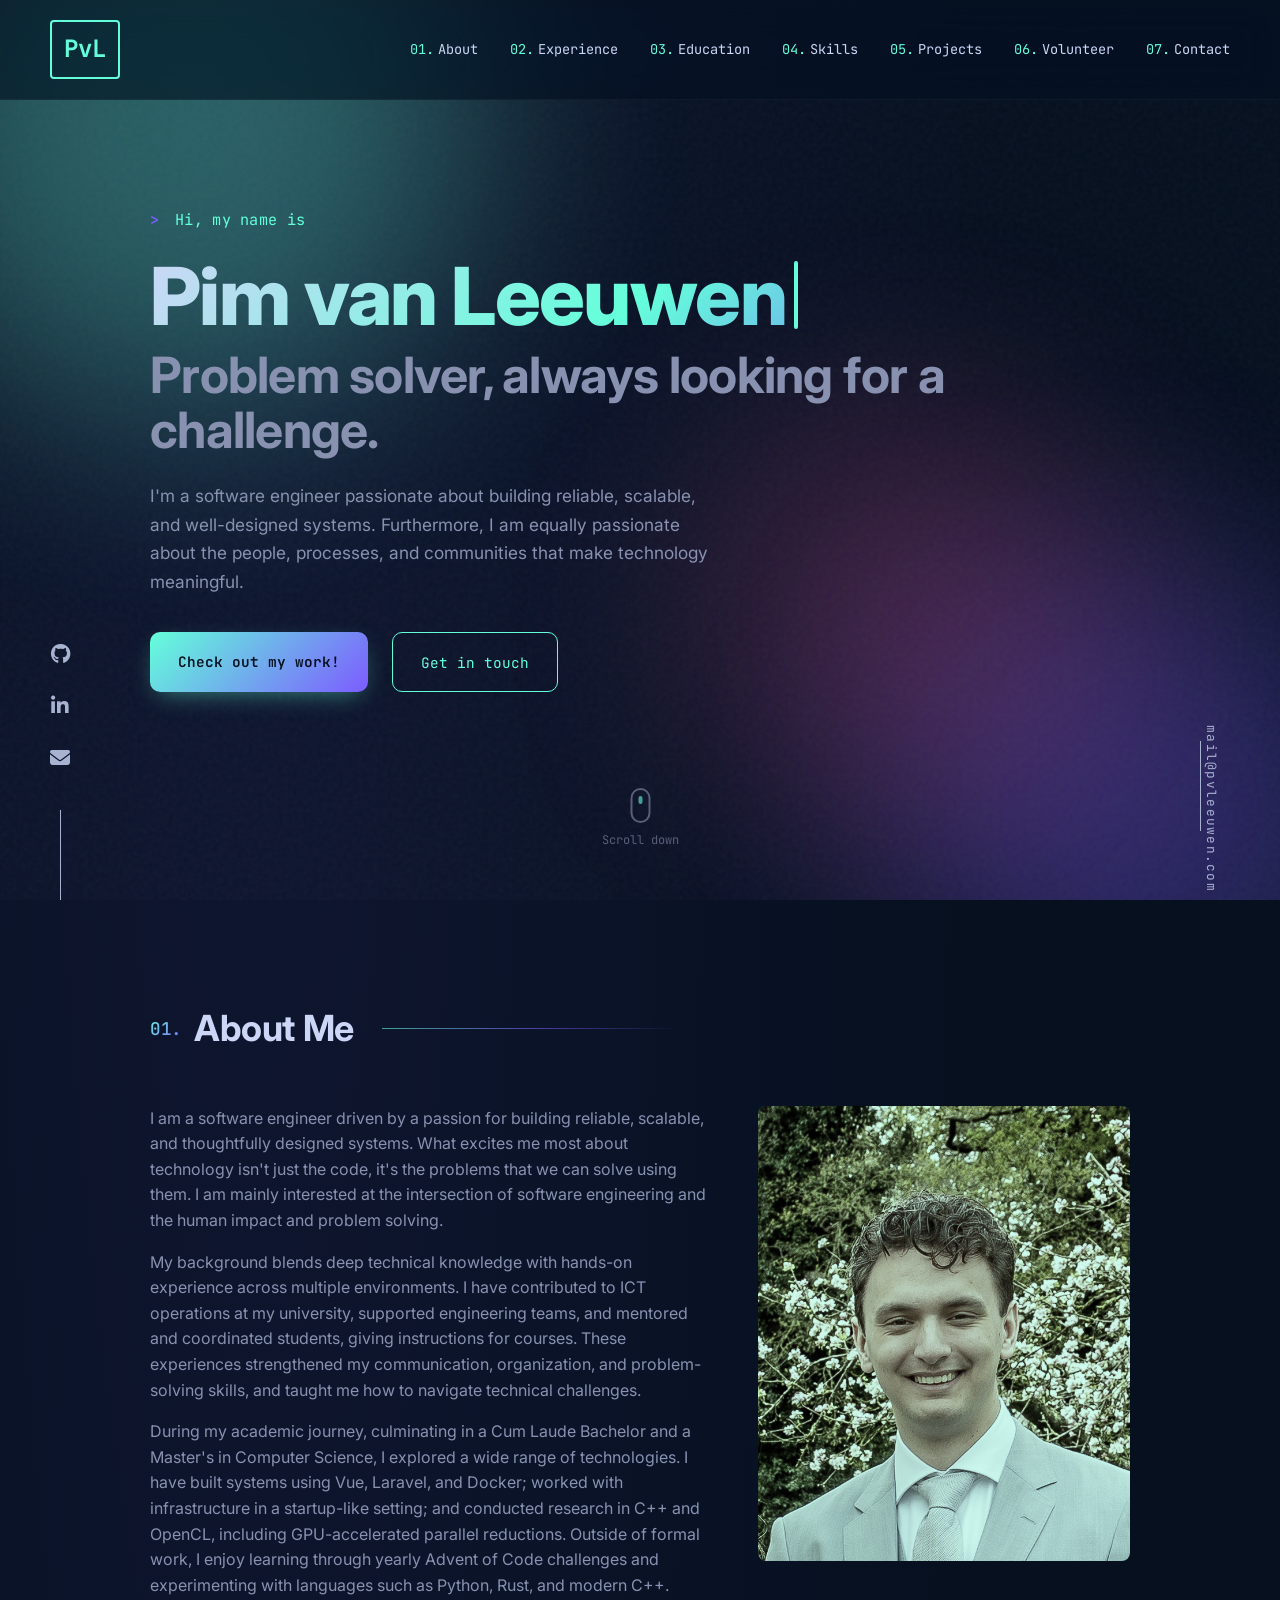
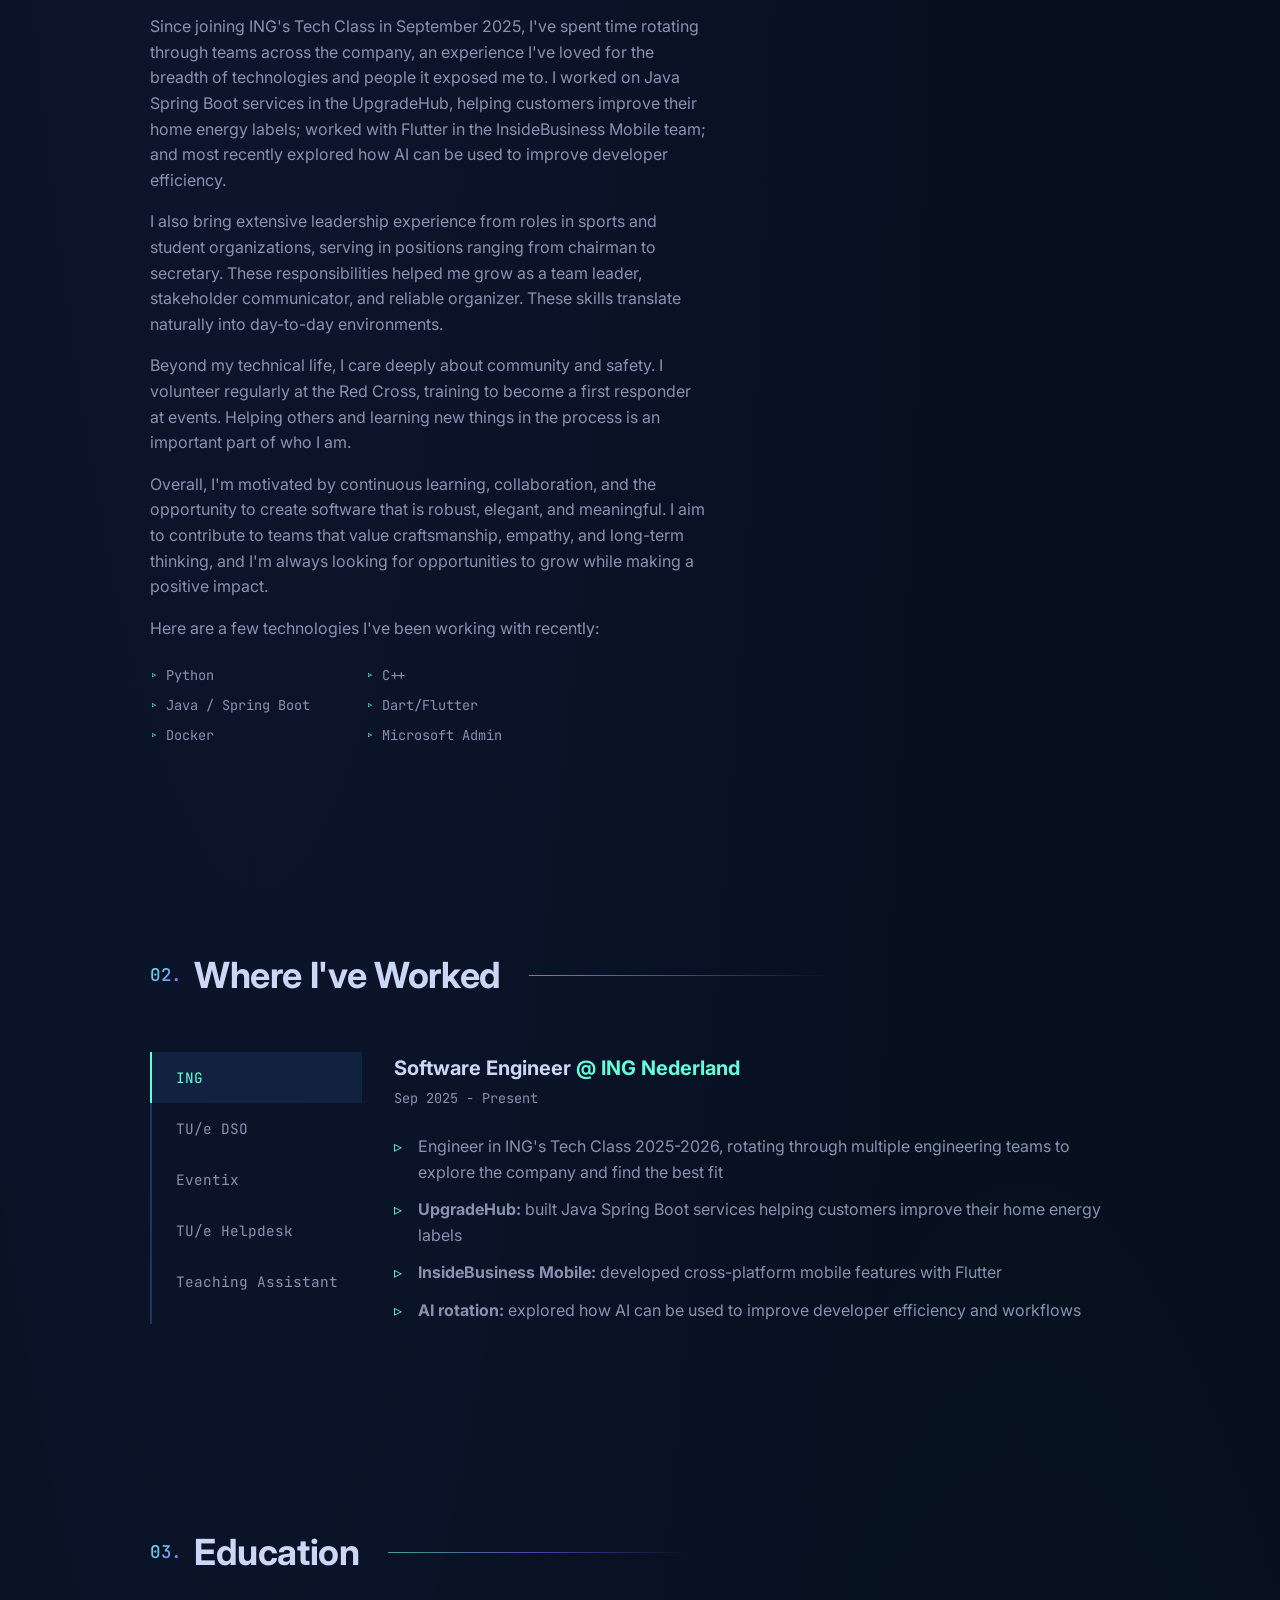
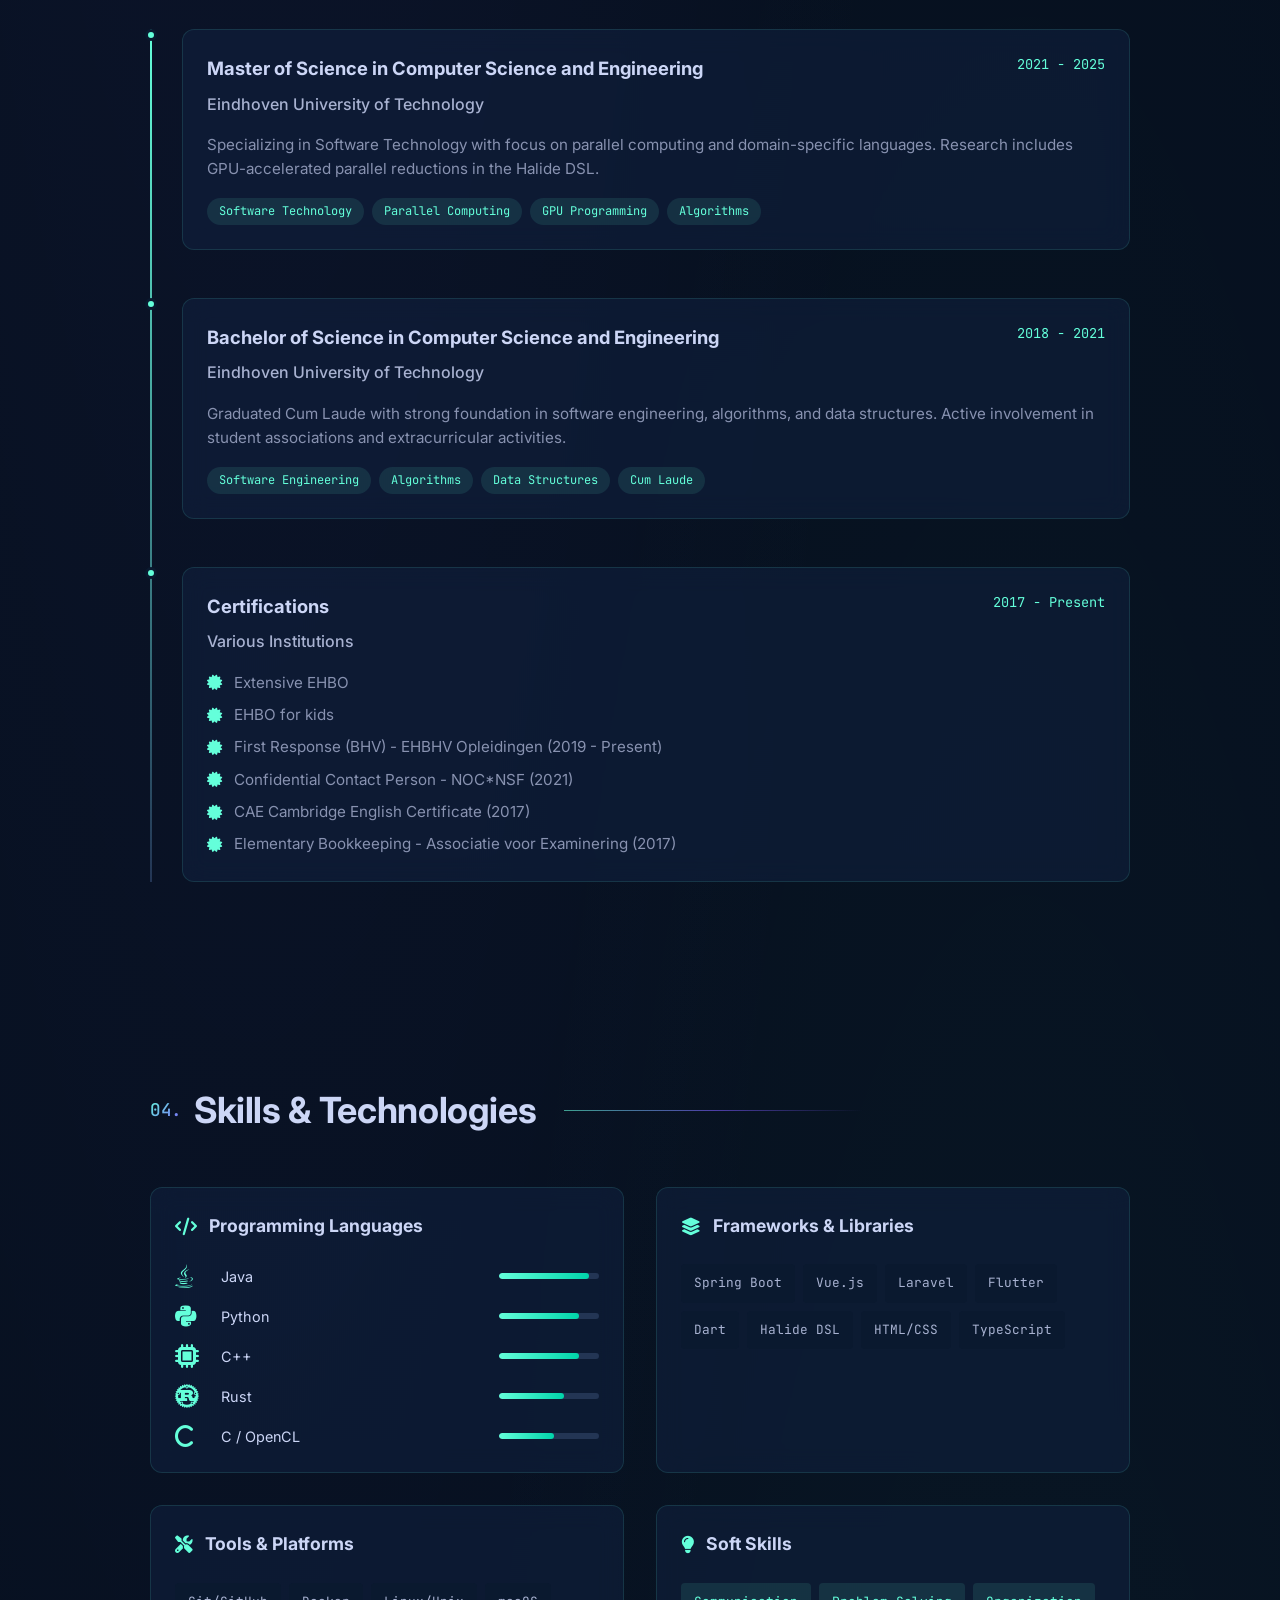
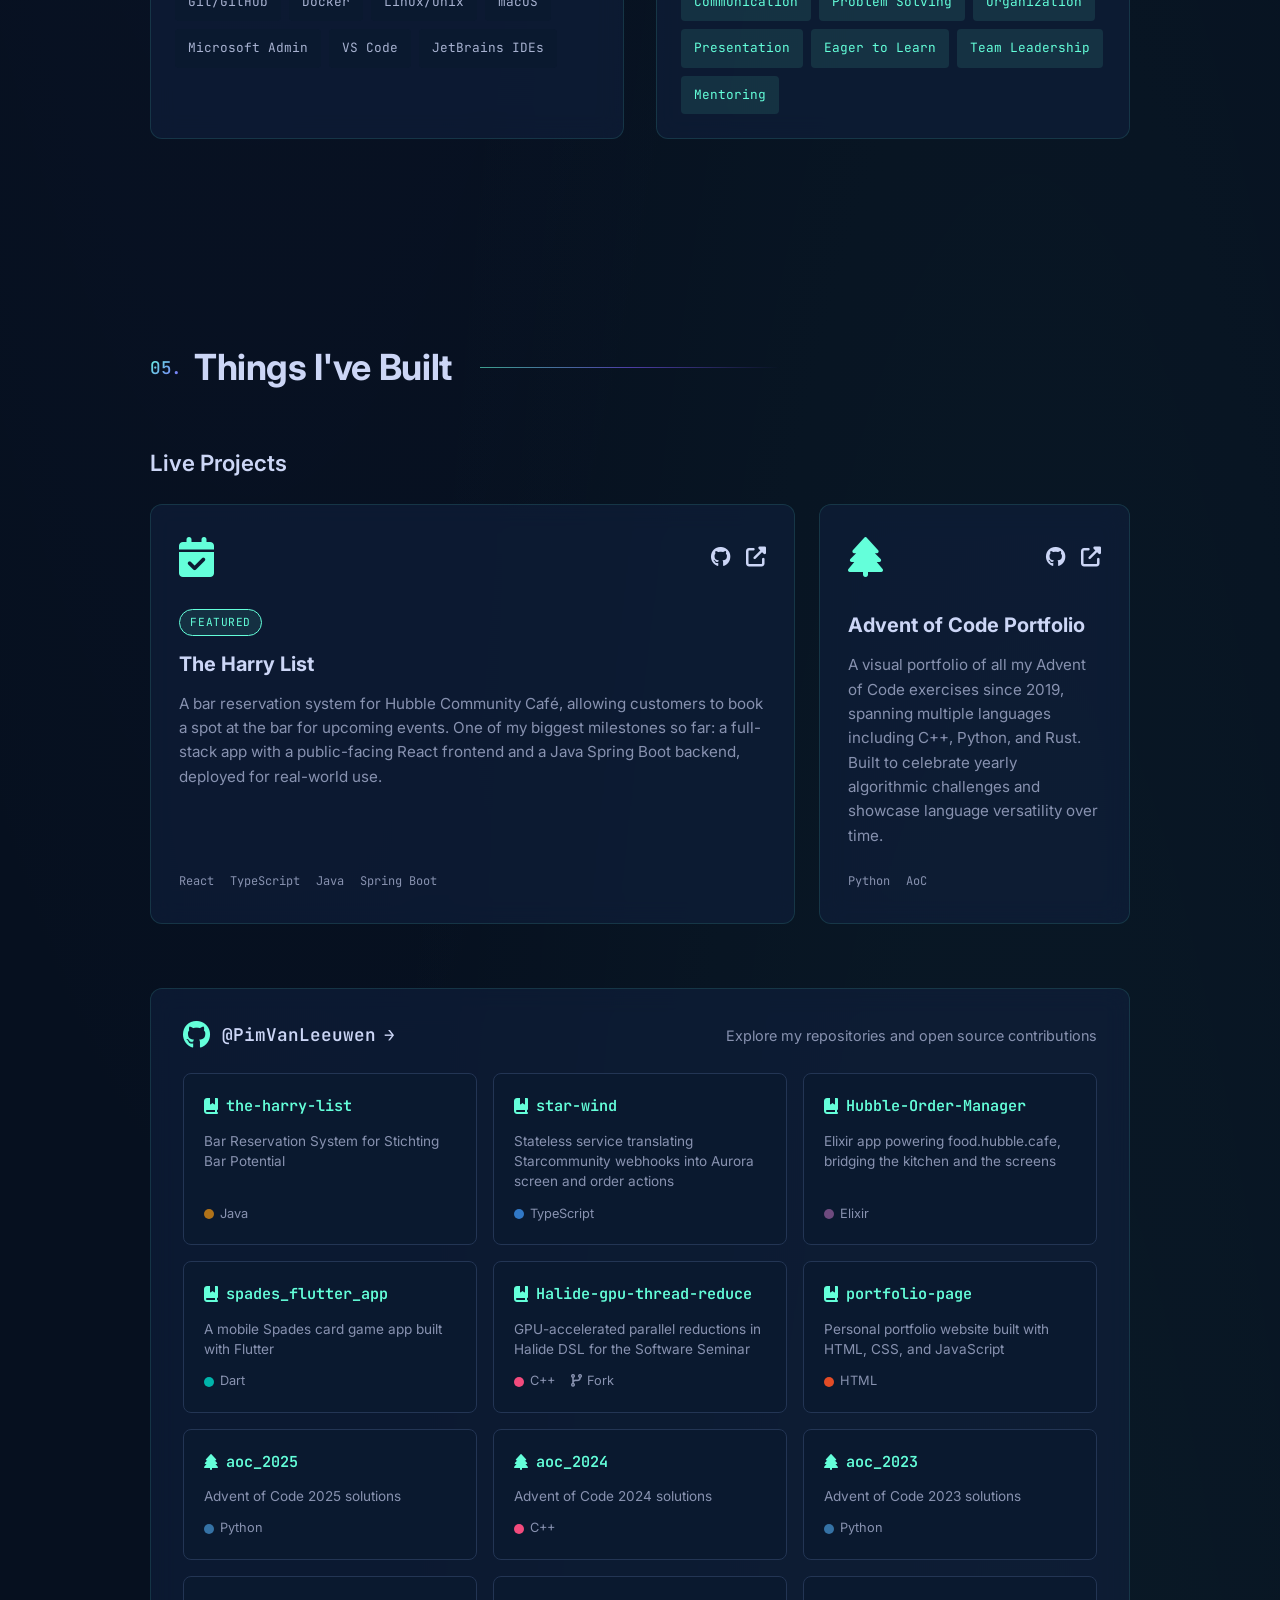
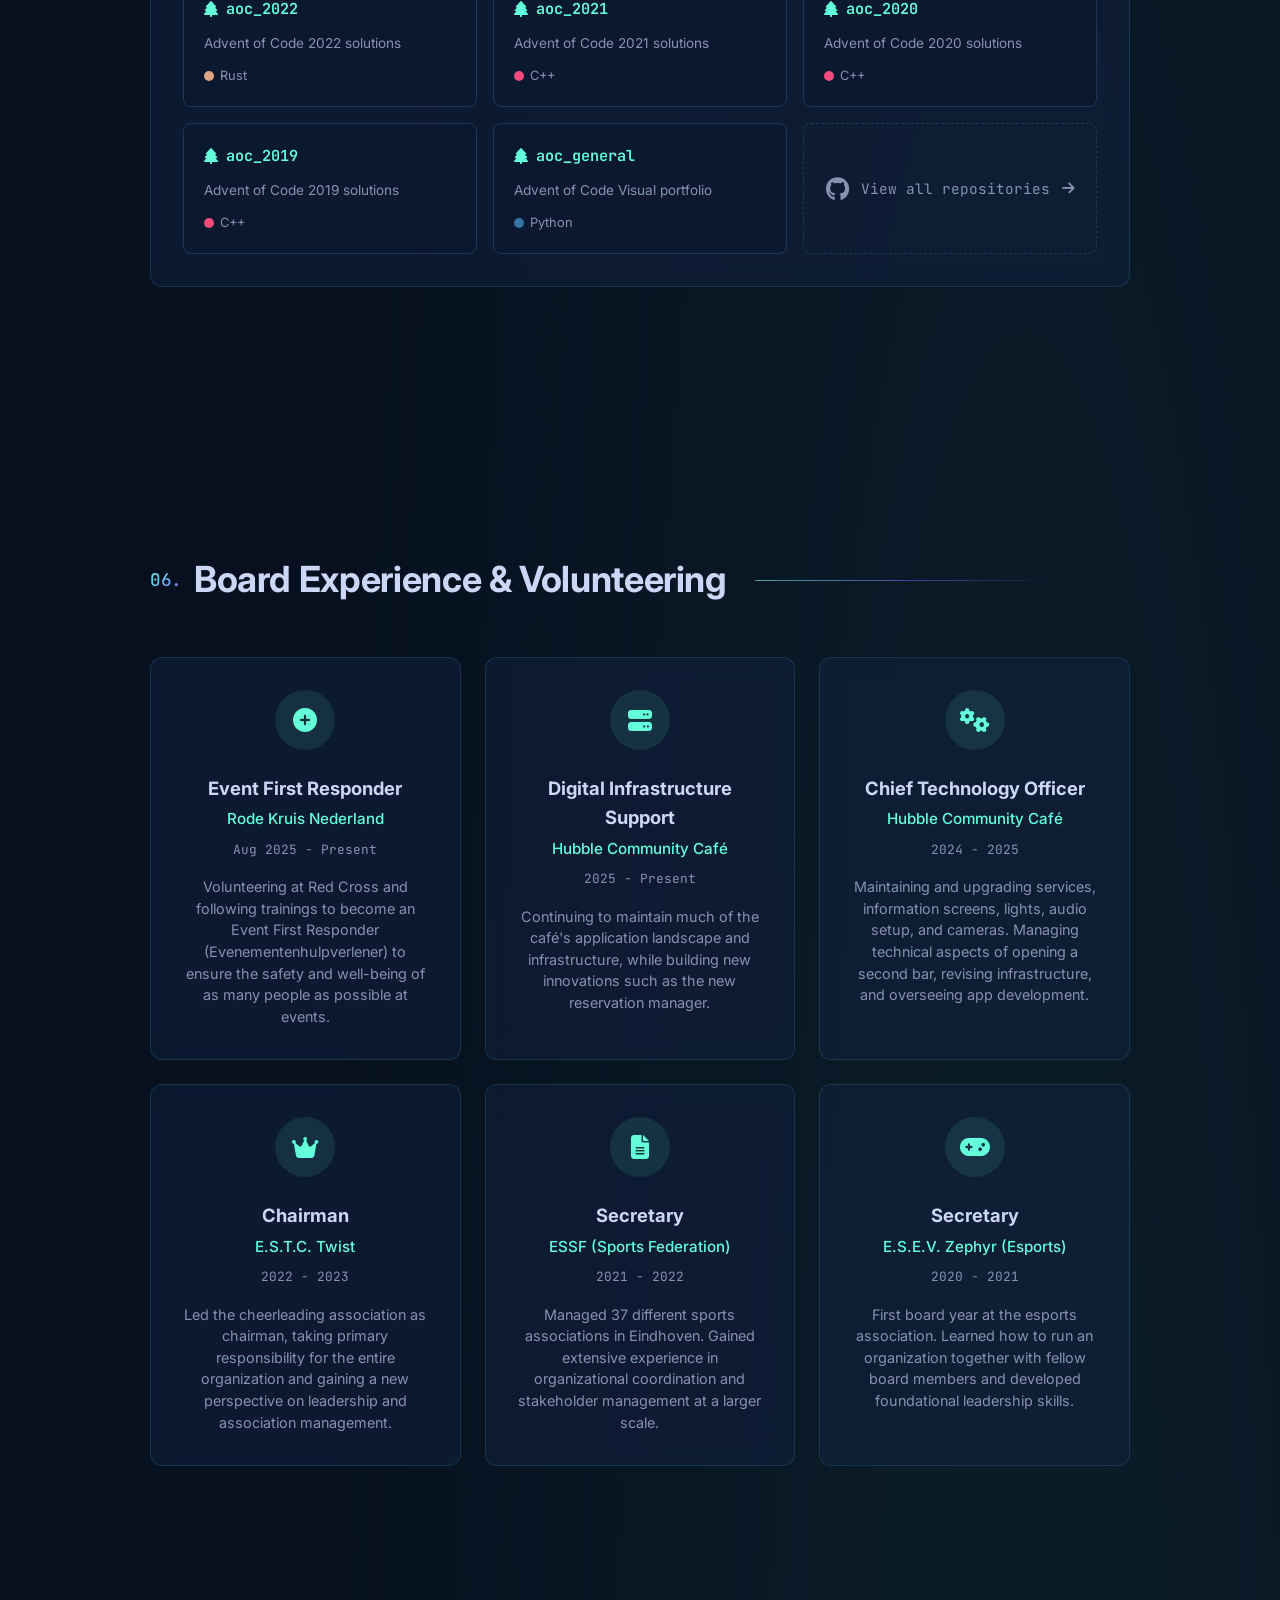
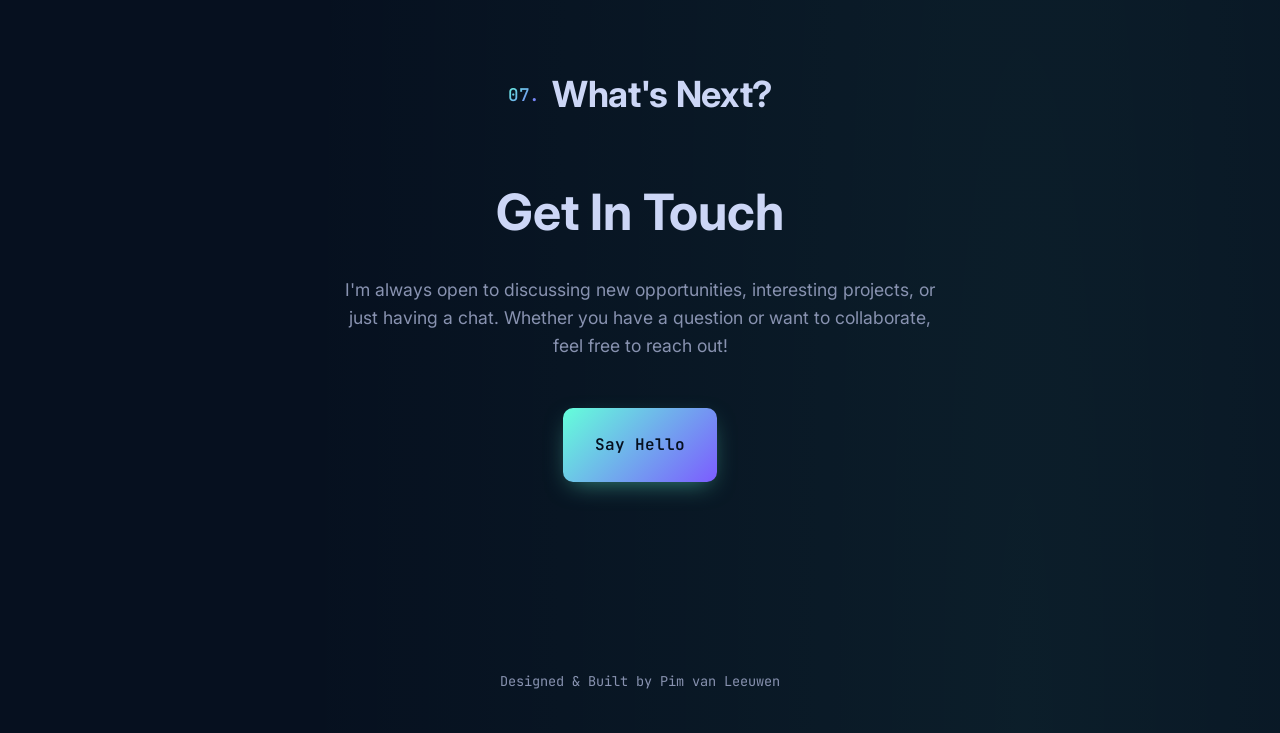
==== commit d4140d11: "feat: update portfolio details and enhance project card styling" ====
--- a/index.html
+++ b/index.html
@@ -3,15 +3,15 @@
 <head>
     <meta charset="UTF-8">
     <meta name="viewport" content="width=device-width, initial-scale=1.0">
-    <meta name="description" content="Pim van Leeuwen - Software Developer & Data Enthusiast. Portfolio showcasing projects, experience, and skills.">
-    <meta name="keywords" content="Pim van Leeuwen, Software Developer, Data Science, Portfolio">
+    <meta name="description" content="Pim van Leeuwen - Software Engineer building reliable, scalable systems with Java, Spring Boot, Flutter, and more. Portfolio showcasing projects, experience, and skills.">
+    <meta name="keywords" content="Pim van Leeuwen, Software Engineer, Java, Spring Boot, Flutter, Full-Stack Developer, Portfolio">
     <meta name="author" content="Pim van Leeuwen">
     
     <!-- Open Graph / Social Media -->
     <meta property="og:type" content="website">
     <meta property="og:title" content="Pim van Leeuwen | Portfolio">
-    <meta property="og:description" content="Software Developer & Data Enthusiast">
-    <meta property="og:url" content="https://pimvanleeuwen.com">
+    <meta property="og:description" content="Software Engineer building reliable, scalable systems.">
+    <meta property="og:url" content="https://pvleeuwen.com">
     
     <title>Pim van Leeuwen | Portfolio</title>
     
@@ -128,6 +128,9 @@
                             During my academic journey, culminating in a Cum Laude Bachelor and a Master's in Computer Science, I explored a wide range of technologies. I have built systems using Vue, Laravel, and Docker; worked with infrastructure in a startup-like setting; and conducted research in C++ and OpenCL, including GPU-accelerated parallel reductions. Outside of formal work, I enjoy learning through yearly Advent of Code challenges and experimenting with languages such as Python, Rust, and modern C++.
                         </p>
                         <p>
+                            Since joining ING's Tech Class in September 2025, I've spent time rotating through teams across the company, an experience I've loved for the breadth of technologies and people it exposed me to. I worked on Java Spring Boot services in the UpgradeHub, helping customers improve their home energy labels; worked with Flutter in the InsideBusiness Mobile team; and most recently explored how AI can be used to improve developer efficiency.
+                        </p>
+                        <p>
                             I also bring extensive leadership experience from roles in sports and student organizations, serving in positions ranging from chairman to secretary. These responsibilities helped me grow as a team leader, stakeholder communicator, and reliable organizer. These skills translate naturally into day-to-day environments.
                         </p>
                         <p>
@@ -140,7 +143,7 @@
                         <ul class="skills-list">
                             <li>Python</li>
                             <li>C++</li>
-                            <li>Java</li>
+                            <li>Java / Spring Boot</li>
                             <li>Dart/Flutter</li>
                             <li>Docker</li>
                             <li>Microsoft Admin</li>
@@ -173,10 +176,10 @@
                             <h3 class="job-title">Software Engineer <span class="company">@ ING Nederland</span></h3>
                             <p class="job-duration">Sep 2025 - Present</p>
                             <ul class="job-description">
-                                <li>Participant in the Tech Class of 2025-2026, learning from various teams within ING to find the best fit</li>
-                                <li>Working with Java, Flutter, and mobile application development</li>
-                                <li>Applying Agile methodologies and problem-solving skills in backend and mobile development</li>
-                                <li>Gaining experience across different engineering domains within ING</li>
+                                <li>Engineer in ING's Tech Class 2025-2026, rotating through multiple engineering teams to explore the company and find the best fit</li>
+                                <li><strong>UpgradeHub:</strong> built Java Spring Boot services helping customers improve their home energy labels</li>
+                                <li><strong>InsideBusiness Mobile:</strong> developed cross-platform mobile features with Flutter</li>
+                                <li><strong>AI rotation:</strong> explored how AI can be used to improve developer efficiency and workflows</li>
                             </ul>
                         </div>
                         <div class="tab-panel" id="job1">
@@ -325,9 +328,9 @@
                     <div class="skill-category">
                         <h3><i class="fas fa-layer-group"></i> Frameworks & Libraries</h3>
                         <div class="skill-tags">
+                            <span class="skill-tag">Spring Boot</span>
                             <span class="skill-tag">Vue.js</span>
                             <span class="skill-tag">Laravel</span>
-                            <span class="skill-tag">PHP</span>
                             <span class="skill-tag">Flutter</span>
                             <span class="skill-tag">Dart</span>
                             <span class="skill-tag">Halide DSL</span>
@@ -371,39 +374,8 @@
                 <!-- Live Projects -->
                 <div class="live-projects-section">
                     <h3 class="subsection-title">Live Projects</h3>
-                    <div class="projects-grid">
-                        <div class="project-card">
-                            <div class="project-card-header">
-                                <i class="fas fa-gamepad"></i>
-                                <div class="project-card-links">
-                                    <a href="https://github.com/PimVanLeeuwen/spades_flutter_app" target="_blank" rel="noopener noreferrer" aria-label="GitHub Repository"><i class="fab fa-github"></i></a>
-                                    <a href="https://spades.pvleeuwen.com" target="_blank" rel="noopener noreferrer" aria-label="Live Site"><i class="fas fa-external-link-alt"></i></a>
-                                </div>
-                            </div>
-                            <h3 class="project-card-title">Spades Card Game</h3>
-                            <p class="project-card-description">A fully-featured Spades card game built with Flutter, playable in the browser. Includes trick-taking logic, bidding, team scoring, and AI opponents — all running client-side as a Flutter web app.</p>
-                            <ul class="project-card-tech">
-                                <li>Flutter</li>
-                                <li>Dart</li>
-                                <li>Web</li>
-                            </ul>
-                        </div>
-                        <div class="project-card">
-                            <div class="project-card-header">
-                                <i class="fas fa-tree"></i>
-                                <div class="project-card-links">
-                                    <a href="https://github.com/PimVanLeeuwen/aoc_general" target="_blank" rel="noopener noreferrer" aria-label="GitHub Repository"><i class="fab fa-github"></i></a>
-                                    <a href="https://aoc.pvleeuwen.com" target="_blank" rel="noopener noreferrer" aria-label="Live Site"><i class="fas fa-external-link-alt"></i></a>
-                                </div>
-                            </div>
-                            <h3 class="project-card-title">Advent of Code Portfolio</h3>
-                            <p class="project-card-description">A visual portfolio tracking Advent of Code participation since 2019, spanning multiple languages including C++, Python, and Rust. Built to celebrate yearly algorithmic challenges and showcase language versatility over time.</p>
-                            <ul class="project-card-tech">
-                                <li>Python</li>
-                                <li>AoC</li>
-                            </ul>
-                        </div>
-                        <div class="project-card">
+                    <div class="projects-grid live-projects-grid">
+                        <div class="project-card project-card-featured">
                             <div class="project-card-header">
                                 <i class="fas fa-calendar-check"></i>
                                 <div class="project-card-links">
@@ -411,12 +383,29 @@
                                     <a href="https://harry.hubble.cafe" target="_blank" rel="noopener noreferrer" aria-label="Live Site"><i class="fas fa-external-link-alt"></i></a>
                                 </div>
                             </div>
+                            <span class="project-card-badge">Featured</span>
                             <h3 class="project-card-title">The Harry List</h3>
-                            <p class="project-card-description">A bar reservation system for Hubble Community Café, allowing customers to book a spot at the bar for upcoming events. Full-stack app with a public-facing Flutter frontend and a Java Spring Boot backend, deployed for real-world use.</p>
+                            <p class="project-card-description">A bar reservation system for Hubble Community Café, allowing customers to book a spot at the bar for upcoming events. One of my biggest milestones so far: a full-stack app with a public-facing React frontend and a Java Spring Boot backend, deployed for real-world use.</p>
                             <ul class="project-card-tech">
-                                <li>Web</li>
+                                <li>React</li>
+                                <li>TypeScript</li>
                                 <li>Java</li>
                                 <li>Spring Boot</li>
+                            </ul>
+                        </div>
+                        <div class="project-card">
+                            <div class="project-card-header">
+                                <i class="fas fa-tree"></i>
+                                <div class="project-card-links">
+                                    <a href="https://github.com/PimVanLeeuwen/aoc_general" target="_blank" rel="noopener noreferrer" aria-label="GitHub Repository"><i class="fab fa-github"></i></a>
+                                    <a href="https://aoc.pvleeuwen.com" target="_blank" rel="noopener noreferrer" aria-label="Live Site"><i class="fas fa-external-link-alt"></i></a>
+                                </div>
+                            </div>
+                            <h3 class="project-card-title">Advent of Code Portfolio</h3>
+                            <p class="project-card-description">A visual portfolio of all my Advent of Code exercises since 2019, spanning multiple languages including C++, Python, and Rust. Built to celebrate yearly algorithmic challenges and showcase language versatility over time.</p>
+                            <ul class="project-card-tech">
+                                <li>Python</li>
+                                <li>AoC</li>
                             </ul>
                         </div>
                     </div>
@@ -443,7 +432,27 @@
                             </div>
                             <p class="repo-description">Bar Reservation System for Stichting Bar Potential </p>
                             <div class="repo-meta">
-                                <span class="repo-lang"><span class="lang-dot dart"></span>Java</span>
+                                <span class="repo-lang"><span class="lang-dot java"></span>Java</span>
+                            </div>
+                        </a>
+                        <a href="https://github.com/Hubble-Community-Cafe/star-wind" target="_blank" class="repo-card">
+                            <div class="repo-card-header">
+                                <i class="fas fa-book-bookmark"></i>
+                                <span class="repo-name">star-wind</span>
+                            </div>
+                            <p class="repo-description">Stateless service translating Starcommunity webhooks into Aurora screen and order actions</p>
+                            <div class="repo-meta">
+                                <span class="repo-lang"><span class="lang-dot typescript"></span>TypeScript</span>
+                            </div>
+                        </a>
+                        <a href="https://github.com/Hubble-Community-Cafe/Hubble-Order-Manager" target="_blank" class="repo-card">
+                            <div class="repo-card-header">
+                                <i class="fas fa-book-bookmark"></i>
+                                <span class="repo-name">Hubble-Order-Manager</span>
+                            </div>
+                            <p class="repo-description">Elixir app powering food.hubble.cafe, bridging the kitchen and the screens</p>
+                            <div class="repo-meta">
+                                <span class="repo-lang"><span class="lang-dot elixir"></span>Elixir</span>
                             </div>
                         </a>
                         <a href="https://github.com/PimVanLeeuwen/spades_flutter_app" target="_blank" class="repo-card">
@@ -587,12 +596,23 @@
                     
                     <div class="volunteer-card">
                         <div class="volunteer-icon">
+                            <i class="fas fa-server"></i>
+                        </div>
+                        <h3>Digital Infrastructure Support</h3>
+                        <h4><a href="https://hubble.cafe" target="_blank">Hubble Community Café</a></h4>
+                        <p class="volunteer-date">2025 - Present</p>
+                        <p>Continuing to maintain much of the café's application landscape and infrastructure,
+                        while building new innovations such as the new reservation manager.</p>
+                    </div>
+
+                    <div class="volunteer-card">
+                        <div class="volunteer-icon">
                             <i class="fas fa-cogs"></i>
                         </div>
                         <h3>Chief Technology Officer</h3>
                         <h4><a href="https://hubble.cafe" target="_blank">Hubble Community Café</a></h4>
-                        <p class="volunteer-date">2024 - Present</p>
-                        <p>Maintaining and upgrading services, information screens, lights, audio setup, and cameras. 
+                        <p class="volunteer-date">2024 - 2025</p>
+                        <p>Maintaining and upgrading services, information screens, lights, audio setup, and cameras.
                         Managing technical aspects of opening a second bar, revising infrastructure, and overseeing app development.</p>
                     </div>
                     
@@ -642,7 +662,7 @@
                         I'm always open to discussing new opportunities, interesting projects, or just having a chat. 
                         Whether you have a question or want to collaborate, feel free to reach out!
                     </p>
-                    <a href="mailto:website@pvleeuwen.com" class="btn btn-primary btn-large">Say Hello</a>
+                    <a href="mailto:mail@pvleeuwen.com" class="btn btn-primary btn-large">Say Hello</a>
                 </div>
             </div>
         </section>
@@ -654,7 +674,7 @@
             <div class="footer-links">
                 <a href="https://github.com/PimVanLeeuwen" target="_blank" rel="noopener noreferrer"><i class="fab fa-github"></i></a>
                 <a href="https://linkedin.com/in/pim-van-leeuwen-28a64a148" target="_blank" rel="noopener noreferrer"><i class="fab fa-linkedin-in"></i></a>
-                <a href="mailto:website@pvleeuwen.com"><i class="fas fa-envelope"></i></a>
+                <a href="mailto:mail@pvleeuwen.com"><i class="fas fa-envelope"></i></a>
             </div>
             <p class="footer-credit">
                 Designed & Built by Pim van Leeuwen
--- a/styles.css
+++ b/styles.css
@@ -939,6 +939,7 @@
 .lang-dot.rust { background-color: #dea584; }
 .lang-dot.java { background-color: #b07219; }
 .lang-dot.dart { background-color: #00B4AB; }
+.lang-dot.elixir { background-color: #6e4a7e; }
 
 .repo-info {
     font-size: 0.8rem;
@@ -1455,6 +1456,29 @@
     display: grid;
     grid-template-columns: repeat(auto-fill, minmax(300px, 1fr));
     gap: 1.5rem;
+}
+
+/* Live projects: featured card spans two of three columns */
+.live-projects-grid {
+    grid-template-columns: repeat(3, 1fr);
+}
+
+.project-card-featured {
+    grid-column: span 2;
+}
+
+.project-card-badge {
+    align-self: flex-start;
+    font-family: var(--font-mono);
+    font-size: 0.7rem;
+    letter-spacing: 0.05em;
+    text-transform: uppercase;
+    color: var(--color-accent);
+    background: var(--color-accent-tint);
+    border: 1px solid var(--color-accent);
+    border-radius: 999px;
+    padding: 0.2rem 0.65rem;
+    margin-bottom: 0.75rem;
 }
 
 .project-card {
@@ -1764,6 +1788,14 @@
         grid-template-columns: 1fr;
     }
 
+    .live-projects-grid {
+        grid-template-columns: 1fr;
+    }
+
+    .project-card-featured {
+        grid-column: auto;
+    }
+
     .featured-project {
         grid-template-columns: 1fr;
     }
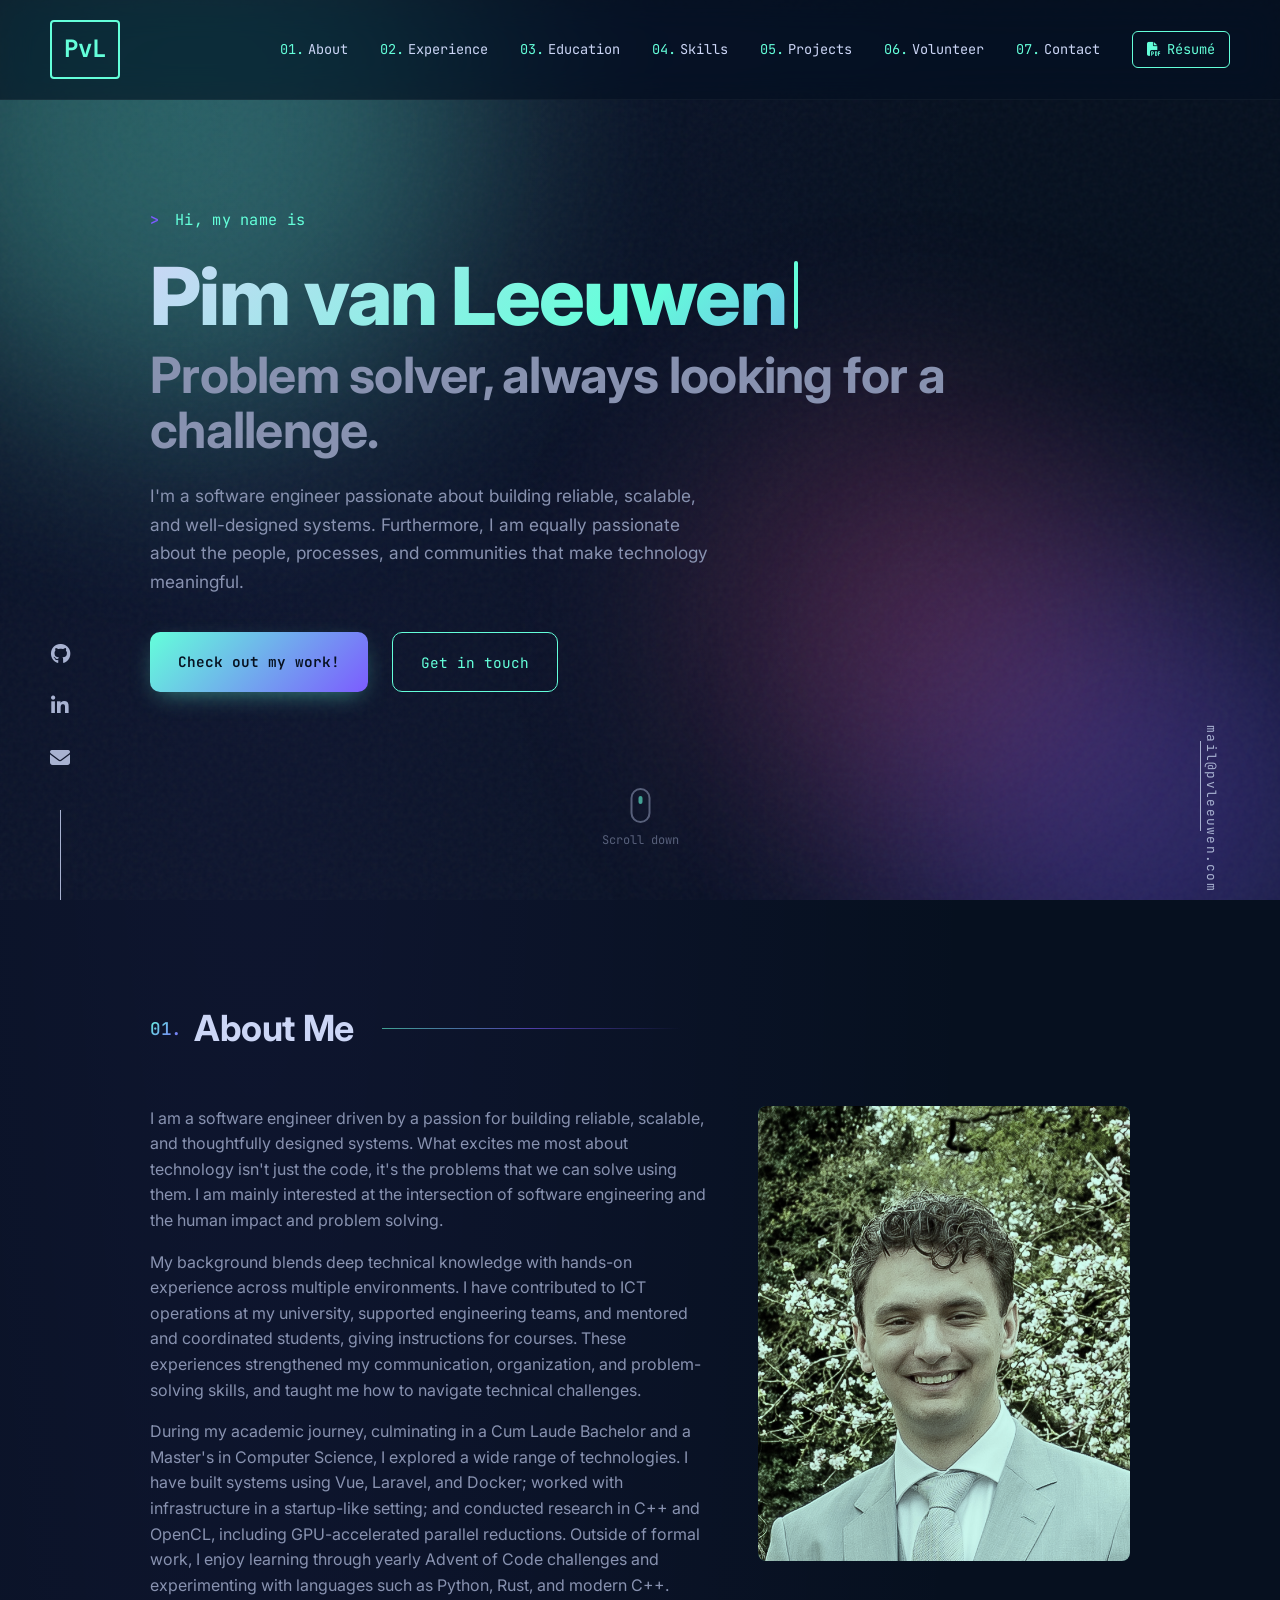
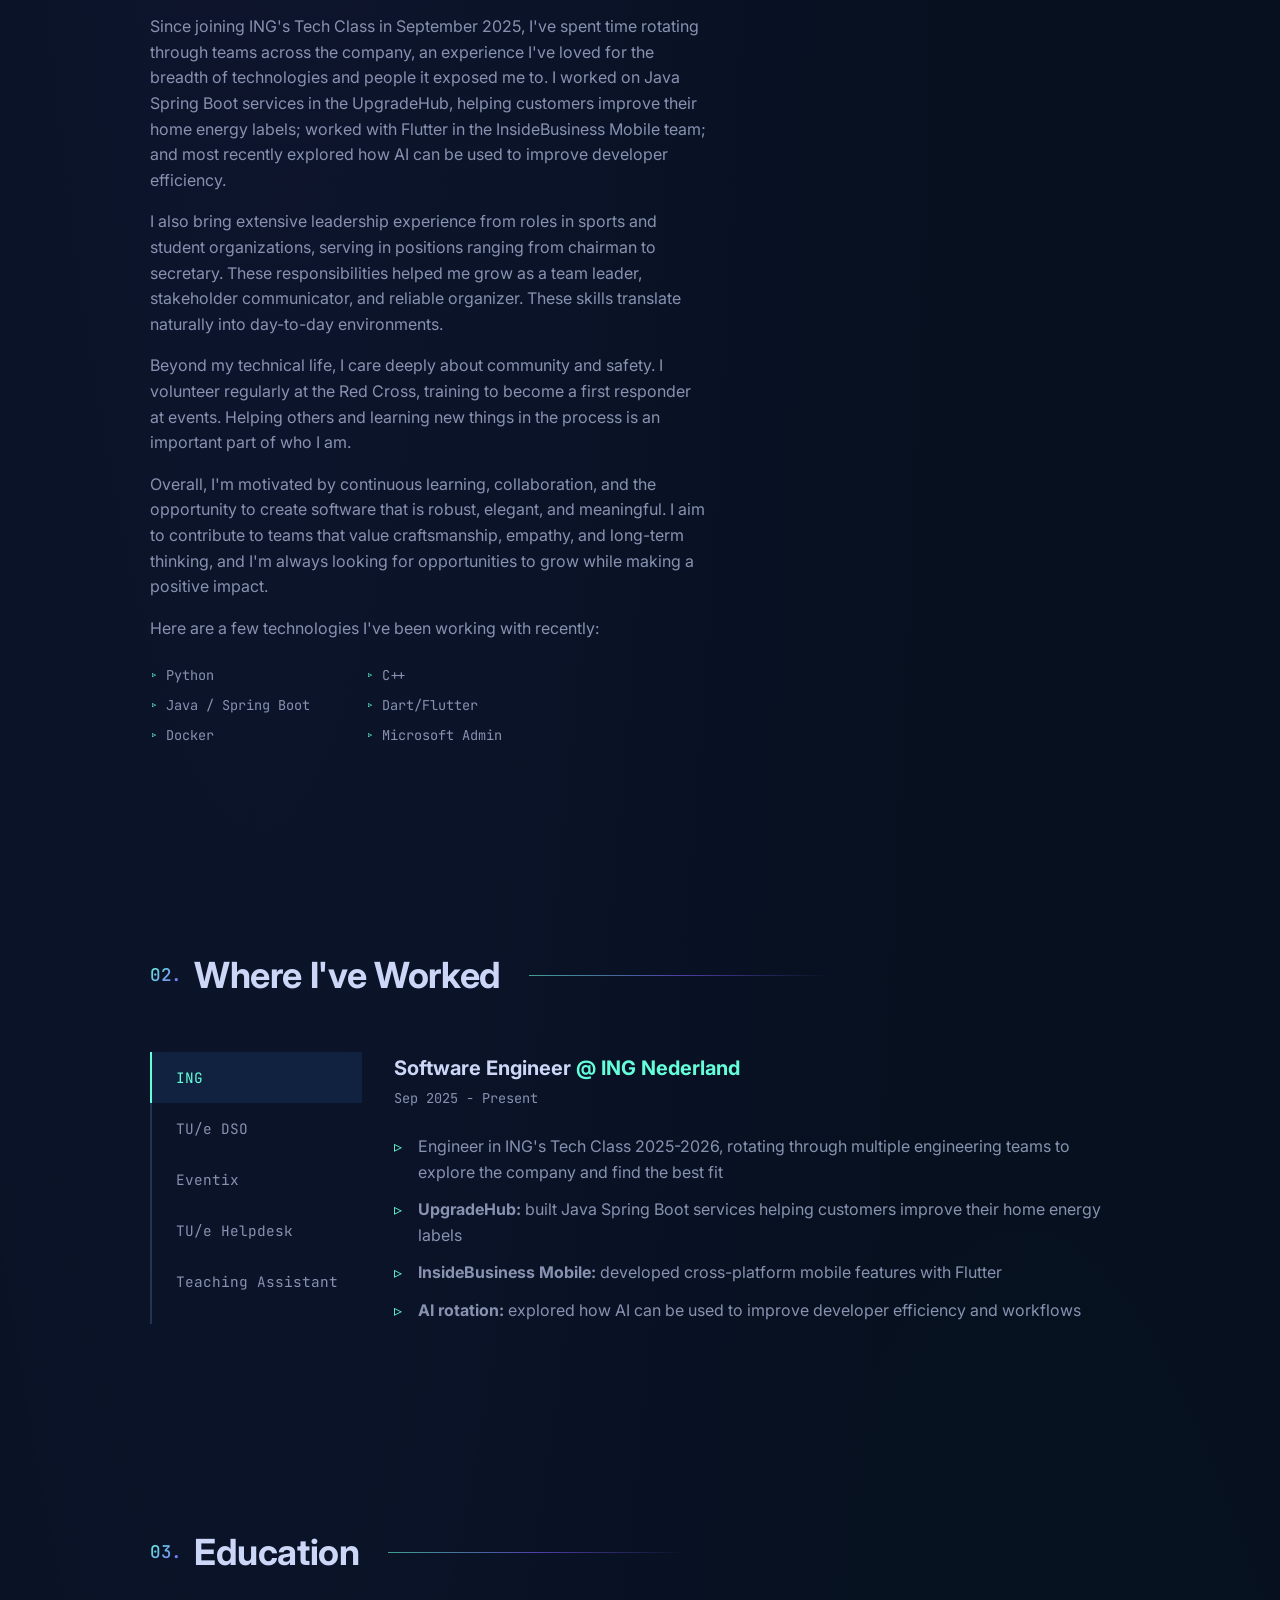
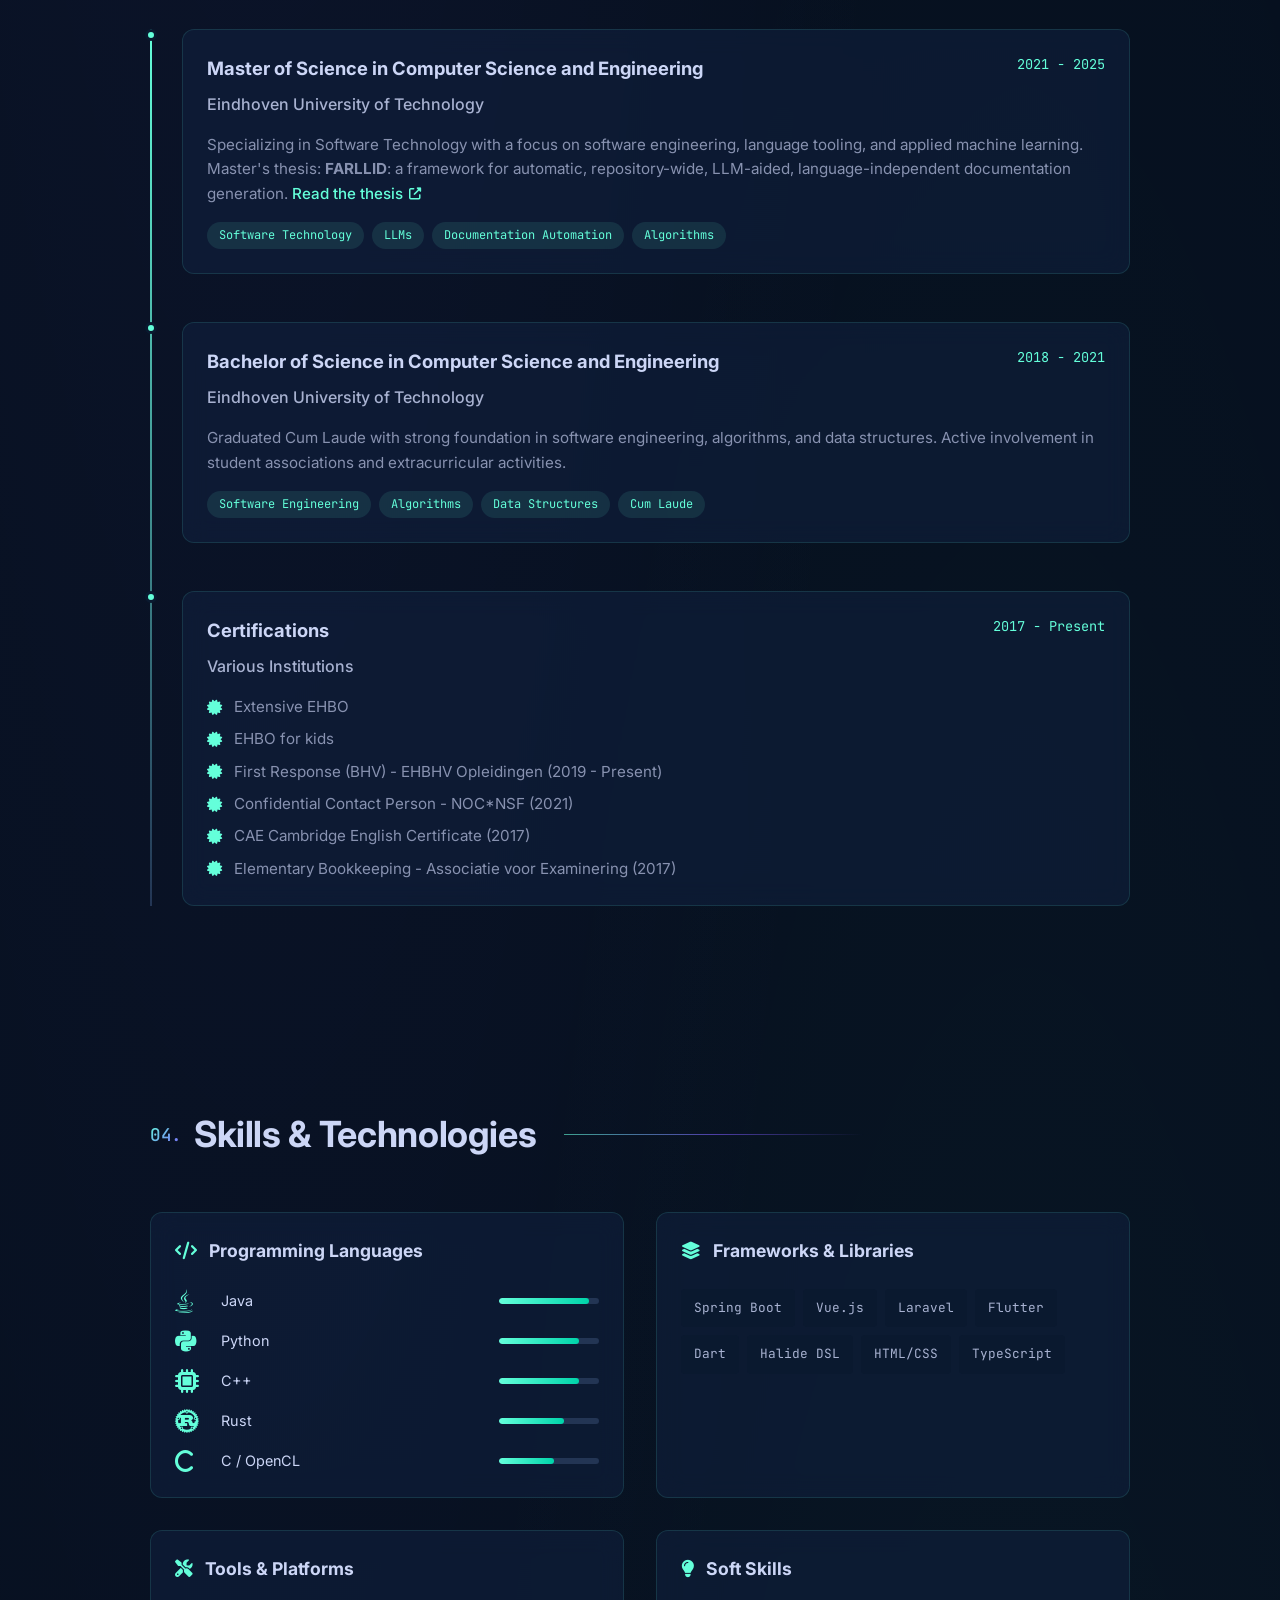
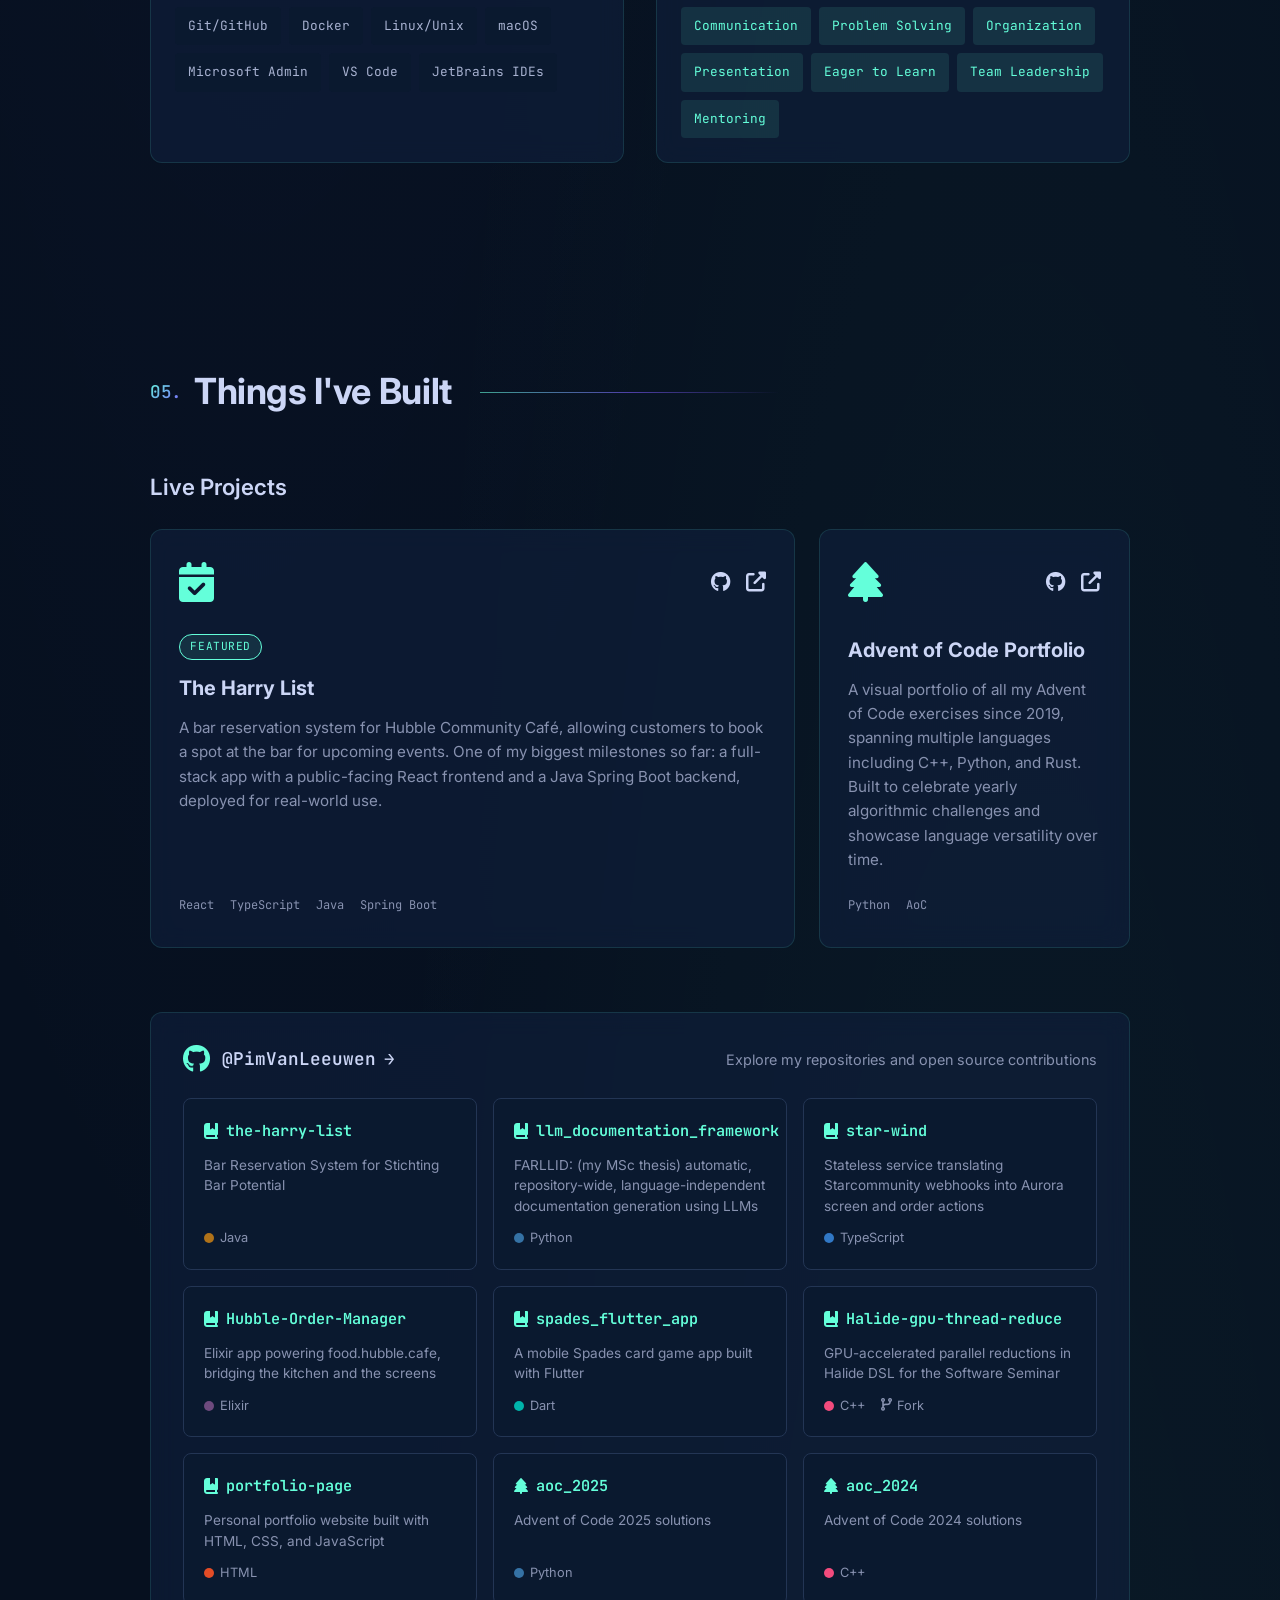
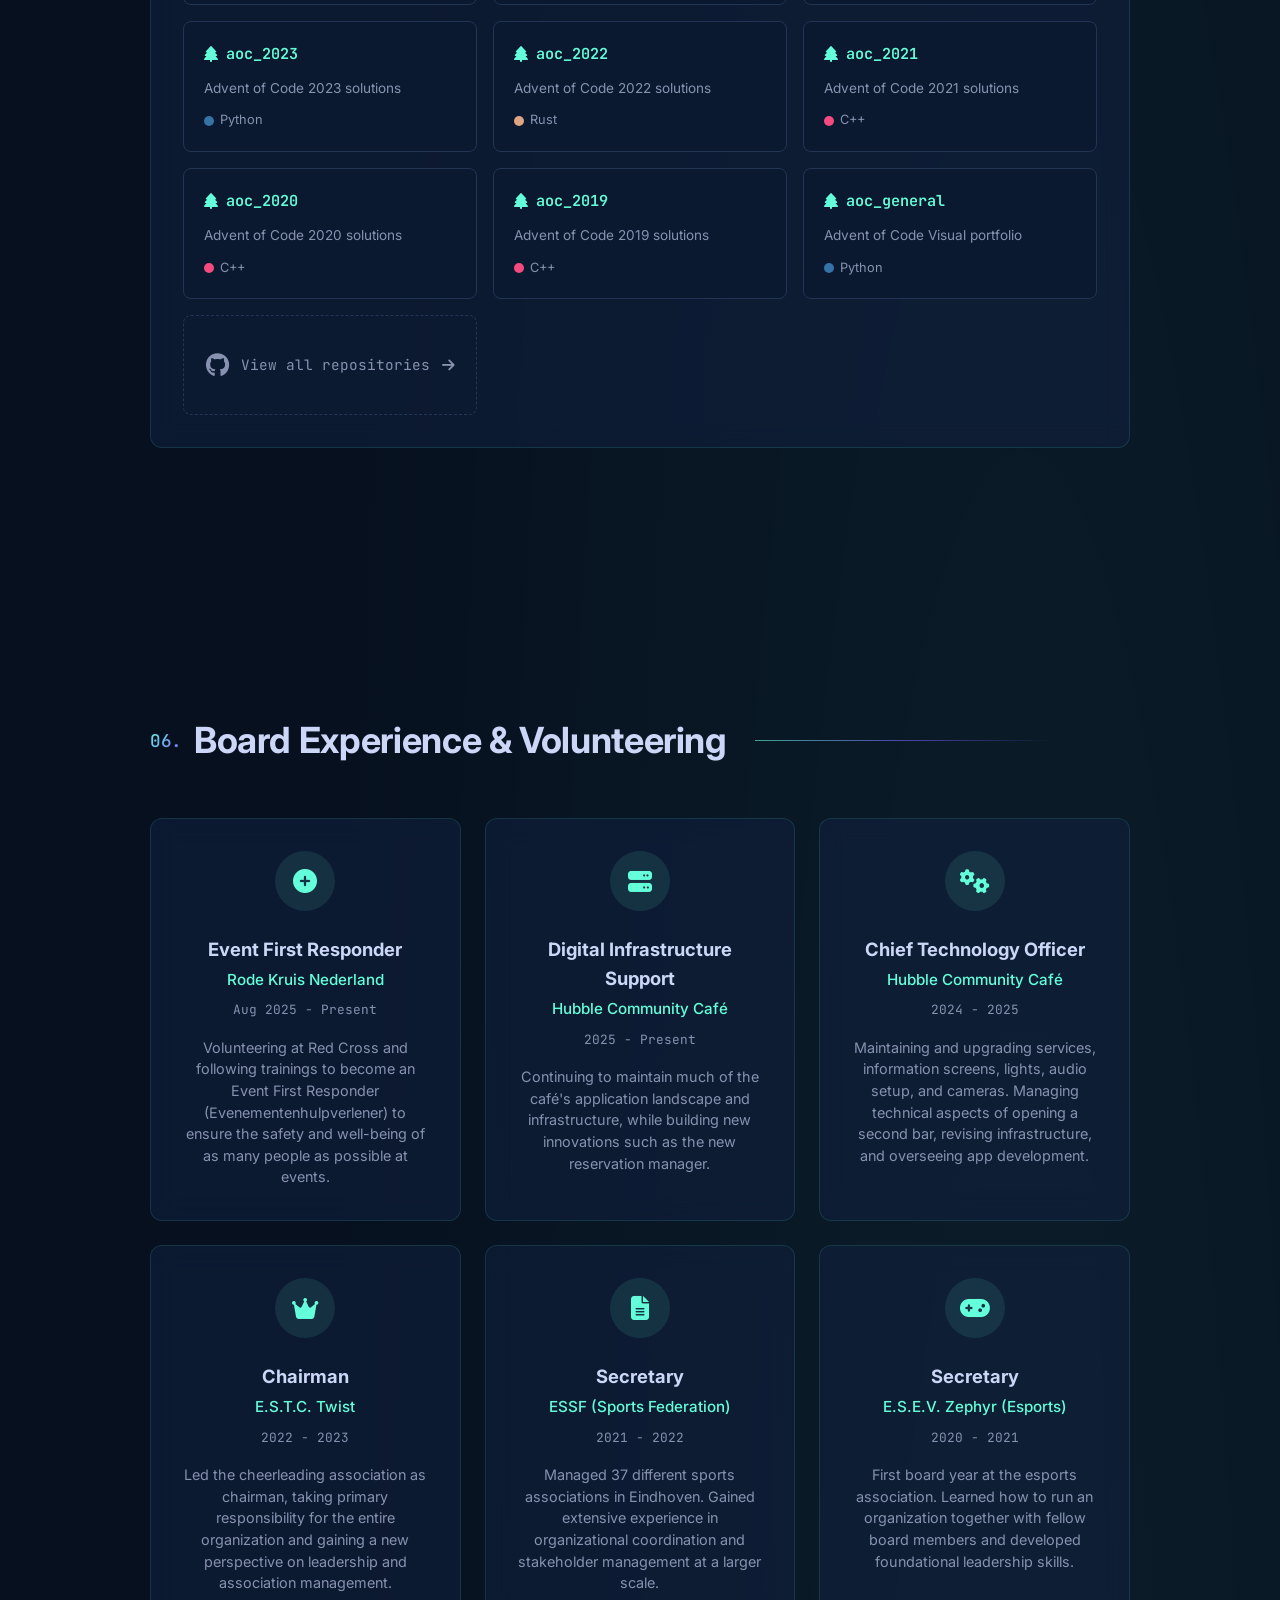
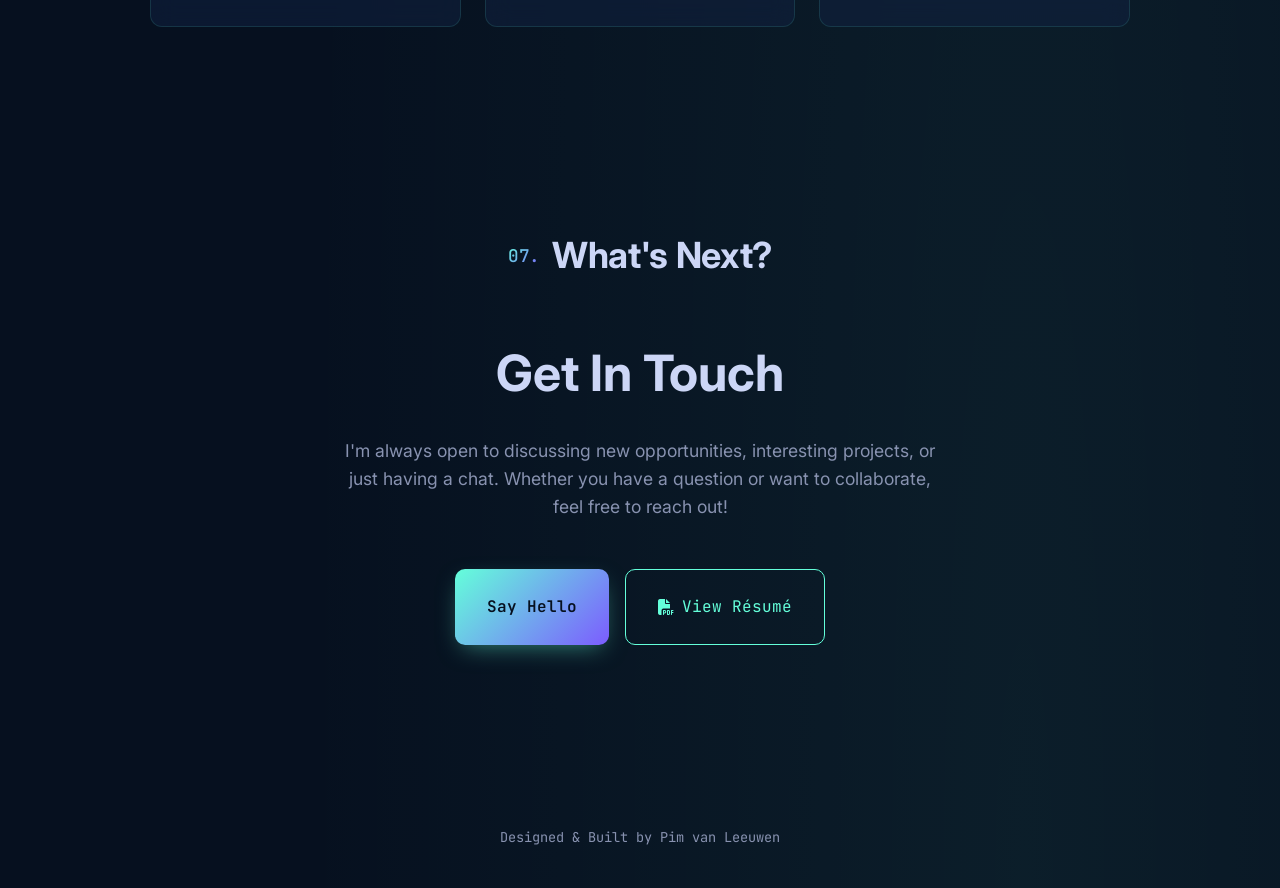
==== commit 4d7f35cf: "feat: add CV page and link to résumé in navigation" ====
--- a/index.html
+++ b/index.html
@@ -55,6 +55,7 @@
                 <a href="#projects" class="nav-link"><span class="nav-number">05.</span>Projects</a>
                 <a href="#volunteer" class="nav-link"><span class="nav-number">06.</span>Volunteer</a>
                 <a href="#contact" class="nav-link"><span class="nav-number">07.</span>Contact</a>
+                <a href="cv.html" class="nav-link nav-cv" target="_blank" rel="noopener"><i class="fas fa-file-pdf"></i> Résumé</a>
             </div>
             <button class="nav-toggle" id="nav-toggle" aria-label="Toggle navigation">
                 <span class="hamburger"></span>
@@ -72,6 +73,7 @@
             <a href="#projects" class="mobile-link"><span class="nav-number">05.</span>Projects</a>
             <a href="#volunteer" class="mobile-link"><span class="nav-number">06.</span>Volunteer</a>
             <a href="#contact" class="mobile-link"><span class="nav-number">07.</span>Contact</a>
+            <a href="cv.html" class="mobile-link" target="_blank" rel="noopener"><i class="fas fa-file-pdf"></i> Résumé</a>
         </div>
     </div>
 
@@ -240,12 +242,13 @@
                                 <span class="timeline-date">2021 - 2025</span>
                             </div>
                             <h4 class="institution">Eindhoven University of Technology</h4>
-                            <p>Specializing in Software Technology with focus on parallel computing and domain-specific languages. 
-                            Research includes GPU-accelerated parallel reductions in the Halide DSL.</p>
+                            <p>Specializing in Software Technology with a focus on software engineering, language tooling, and applied machine learning.
+                            Master's thesis: <strong>FARLLID</strong>: a framework for automatic, repository-wide, LLM-aided, language-independent documentation generation.
+                            <a href="https://research.tue.nl/en/studentTheses/creating-farllid/" target="_blank" rel="noopener noreferrer" class="thesis-link">Read the thesis <i class="fas fa-external-link-alt"></i></a></p>
                             <div class="education-tags">
                                 <span class="tag">Software Technology</span>
-                                <span class="tag">Parallel Computing</span>
-                                <span class="tag">GPU Programming</span>
+                                <span class="tag">LLMs</span>
+                                <span class="tag">Documentation Automation</span>
                                 <span class="tag">Algorithms</span>
                             </div>
                         </div>
@@ -435,6 +438,16 @@
                                 <span class="repo-lang"><span class="lang-dot java"></span>Java</span>
                             </div>
                         </a>
+                        <a href="https://github.com/PimVanLeeuwen/llm_documentation_framework" target="_blank" class="repo-card">
+                            <div class="repo-card-header">
+                                <i class="fas fa-book-bookmark"></i>
+                                <span class="repo-name">llm_documentation_framework</span>
+                            </div>
+                            <p class="repo-description">FARLLID: (my MSc thesis) automatic, repository-wide, language-independent documentation generation using LLMs</p>
+                            <div class="repo-meta">
+                                <span class="repo-lang"><span class="lang-dot python"></span>Python</span>
+                            </div>
+                        </a>
                         <a href="https://github.com/Hubble-Community-Cafe/star-wind" target="_blank" class="repo-card">
                             <div class="repo-card-header">
                                 <i class="fas fa-book-bookmark"></i>
@@ -662,7 +675,10 @@
                         I'm always open to discussing new opportunities, interesting projects, or just having a chat. 
                         Whether you have a question or want to collaborate, feel free to reach out!
                     </p>
-                    <a href="mailto:mail@pvleeuwen.com" class="btn btn-primary btn-large">Say Hello</a>
+                    <div class="contact-cta">
+                        <a href="mailto:mail@pvleeuwen.com" class="btn btn-primary btn-large">Say Hello</a>
+                        <a href="cv.html" class="btn btn-outline btn-large" target="_blank" rel="noopener"><i class="fas fa-file-pdf"></i> View Résumé</a>
+                    </div>
                 </div>
             </div>
         </section>
--- a/styles.css
+++ b/styles.css
@@ -1161,6 +1161,24 @@
     margin-bottom: 1rem;
 }
 
+.thesis-link {
+    display: inline-flex;
+    align-items: center;
+    gap: 0.4rem;
+    color: var(--color-accent);
+    font-weight: 500;
+    white-space: nowrap;
+    transition: var(--transition);
+}
+
+.thesis-link:hover {
+    opacity: 0.8;
+}
+
+.thesis-link i {
+    font-size: 0.8em;
+}
+
 .education-tags {
     display: flex;
     flex-wrap: wrap;
@@ -1584,6 +1602,34 @@
     margin-top: 3rem;
 }
 
+/* Résumé link in nav */
+.nav-cv {
+    display: inline-flex;
+    align-items: center;
+    gap: 0.4rem;
+    color: var(--color-accent);
+    border: 1px solid var(--color-accent);
+    border-radius: 6px;
+    padding: 0.4rem 0.85rem;
+}
+.nav-cv:hover {
+    background-color: var(--color-accent-tint);
+}
+.nav-cv .nav-number { display: none; }
+
+/* Contact call-to-action buttons */
+.contact-cta {
+    display: flex;
+    gap: 1rem;
+    flex-wrap: wrap;
+    justify-content: center;
+}
+.contact-cta .btn {
+    display: inline-flex;
+    align-items: center;
+    gap: 0.5rem;
+}
+
 /* ========================================
    Volunteer Section
    ======================================== */
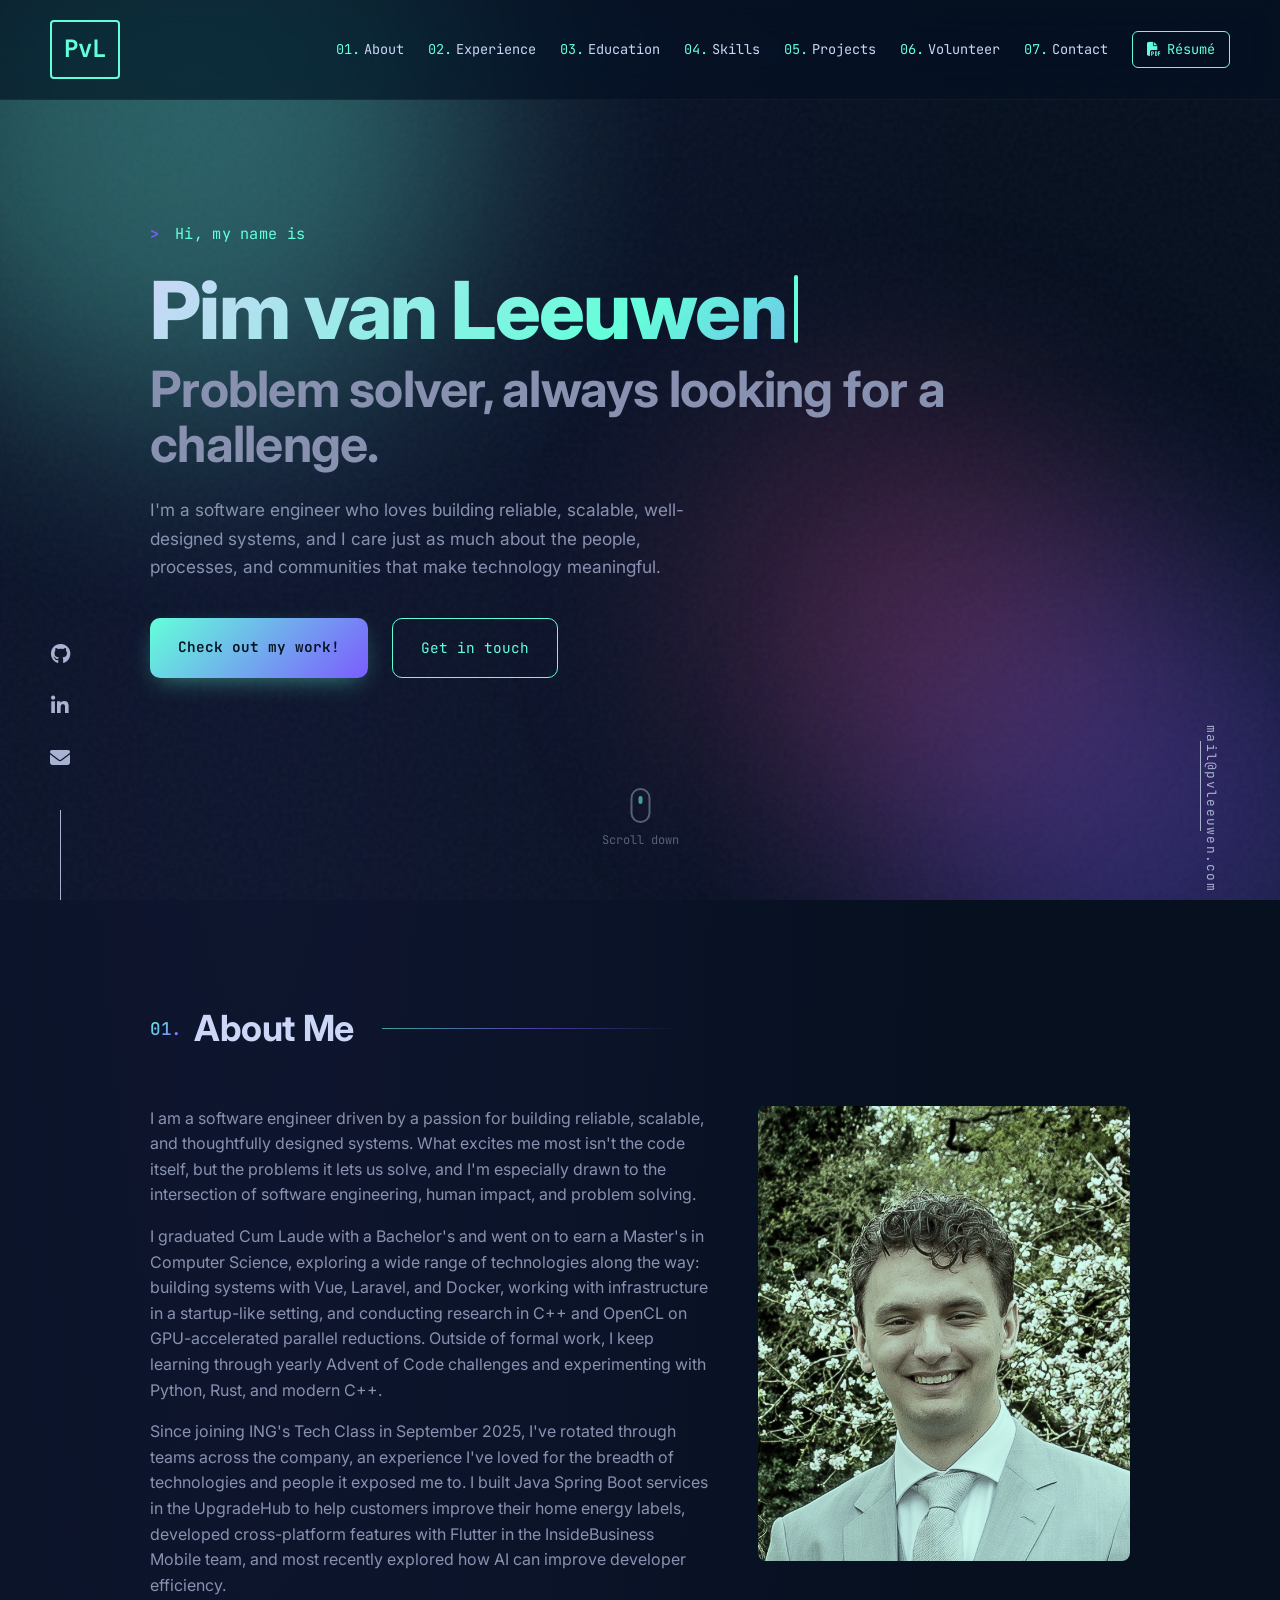
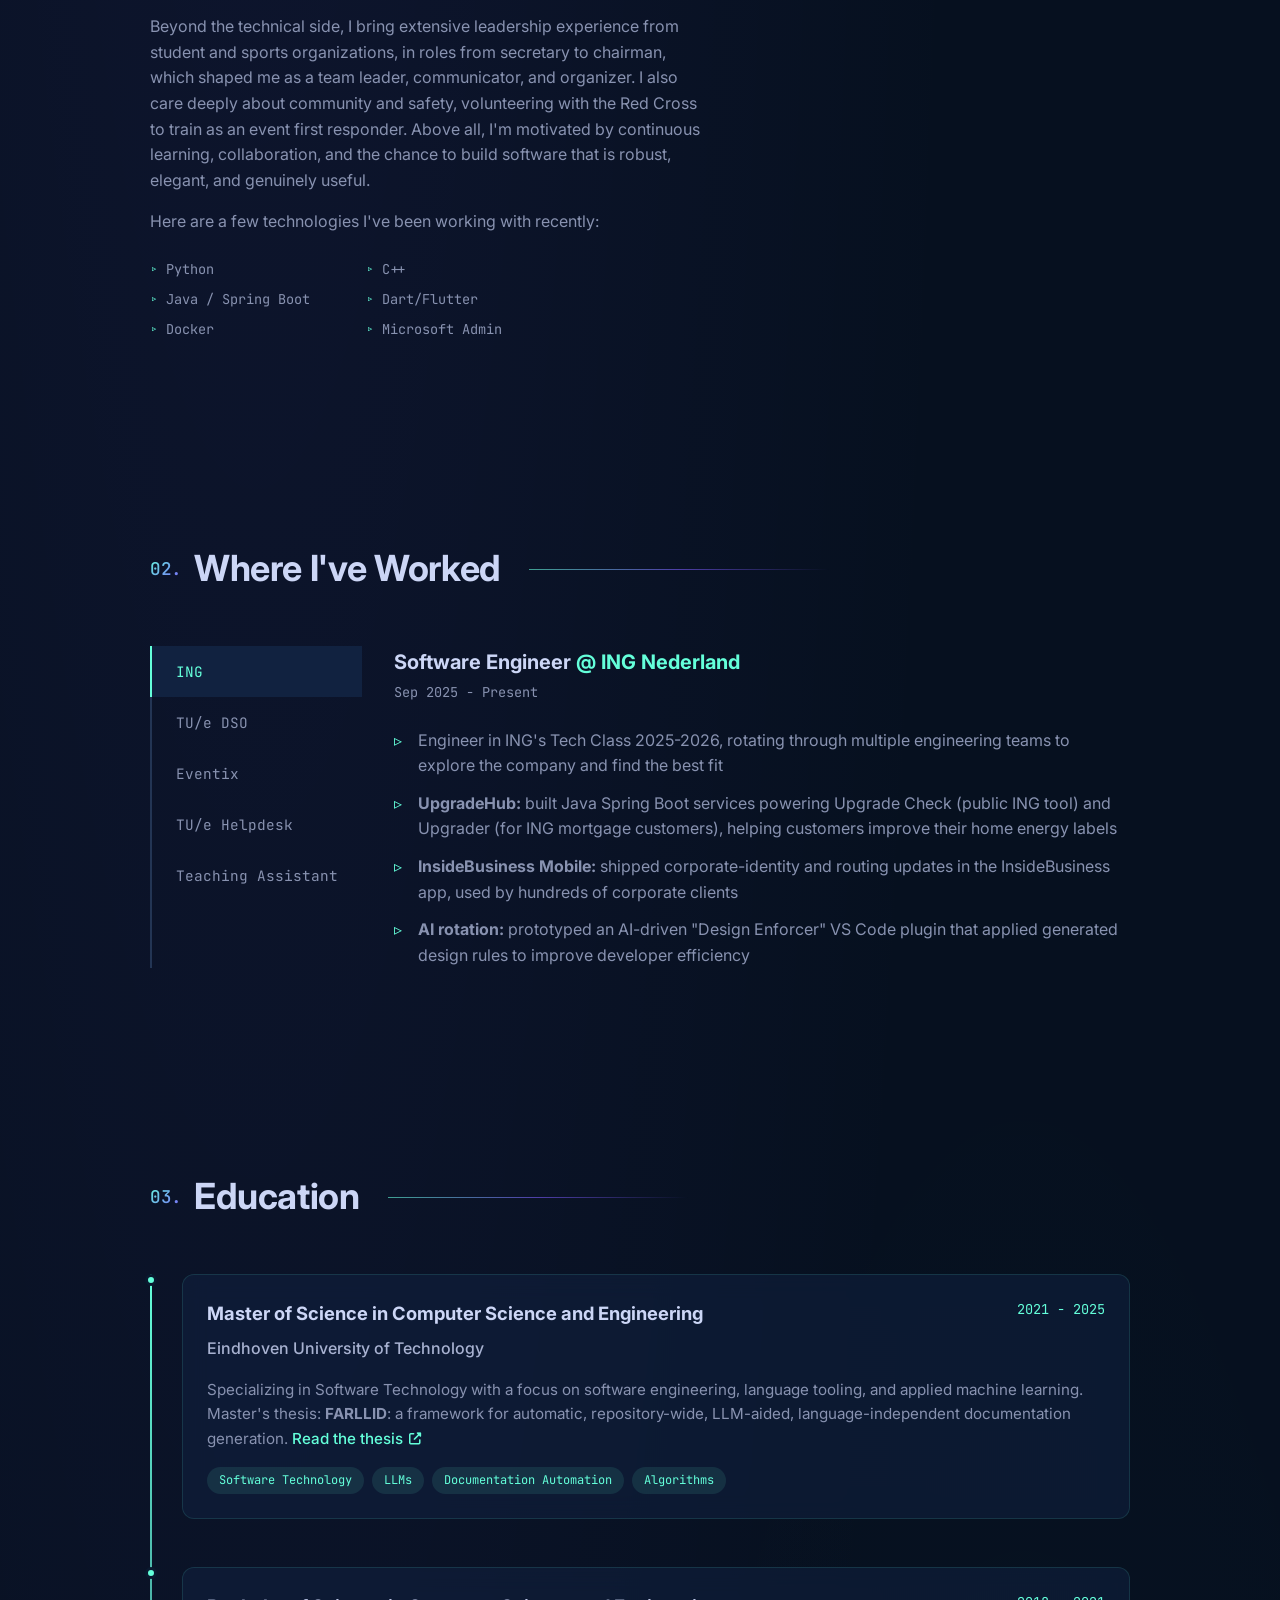
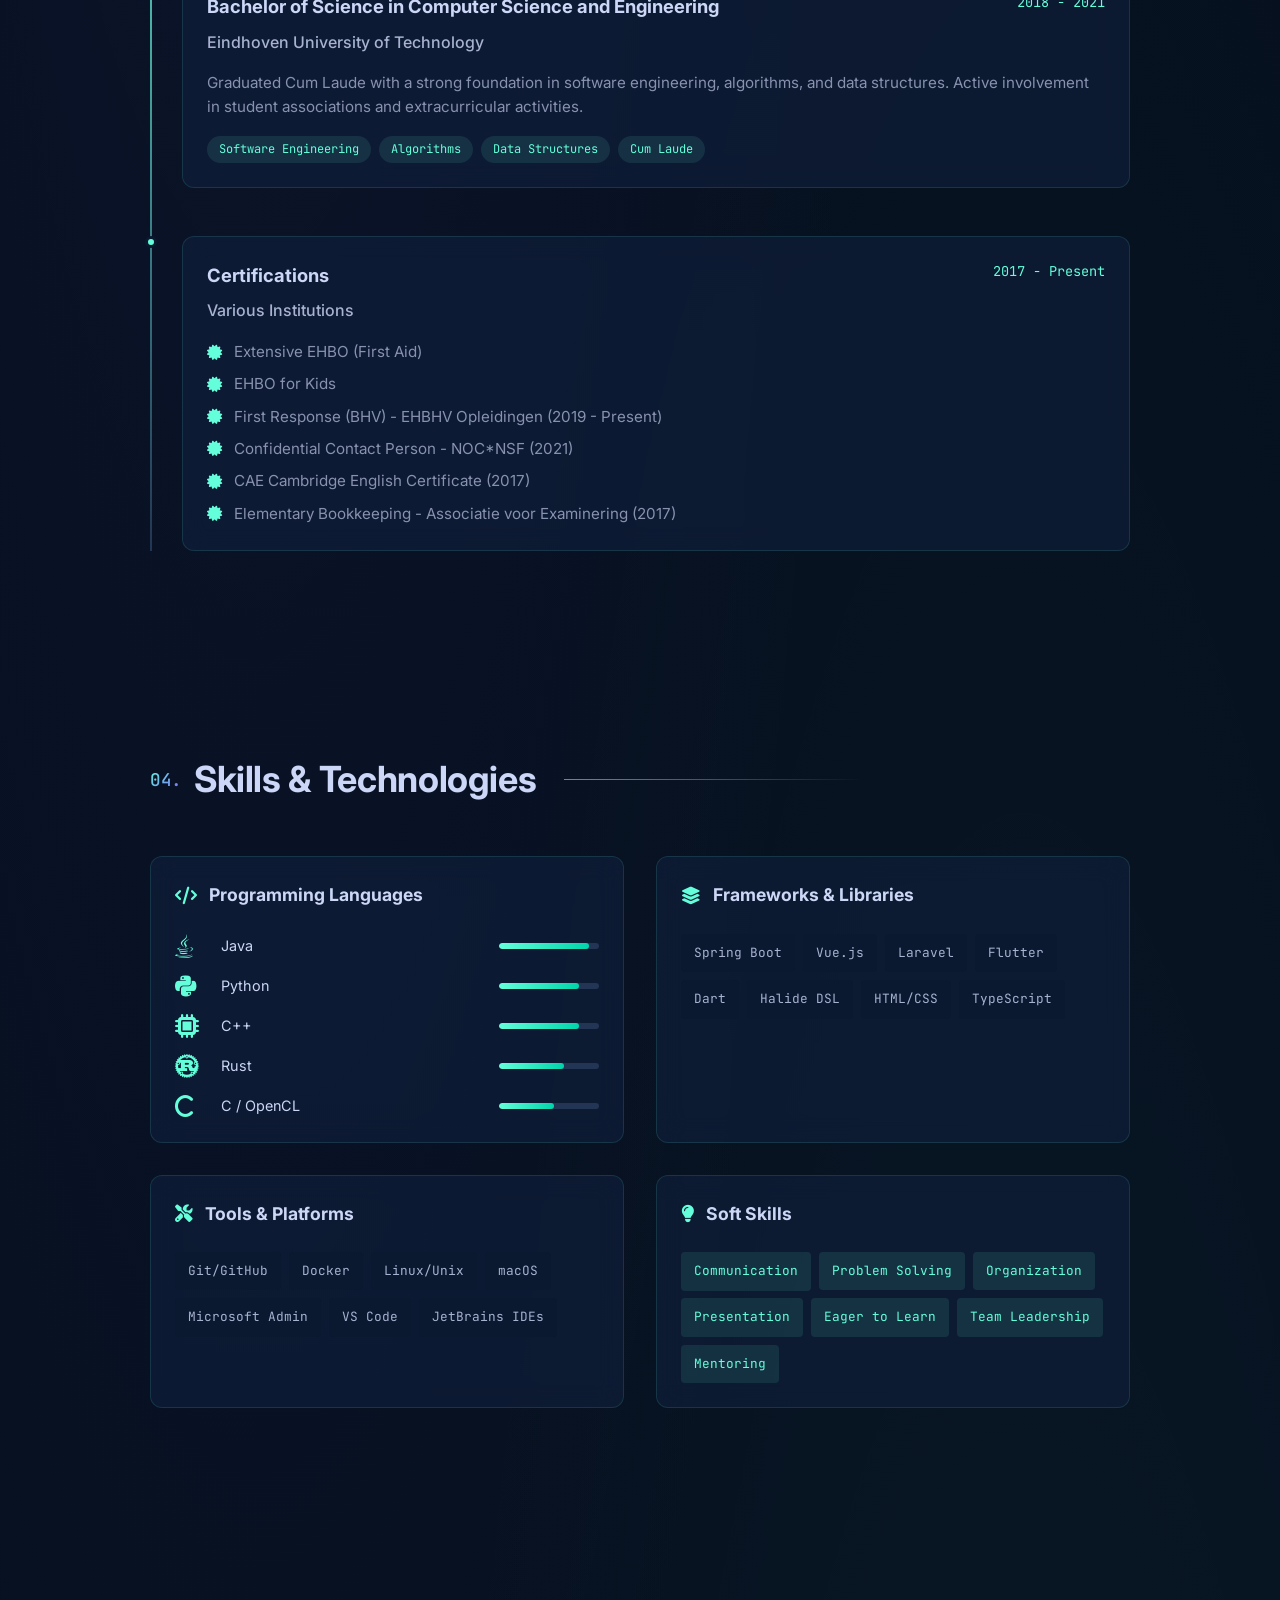
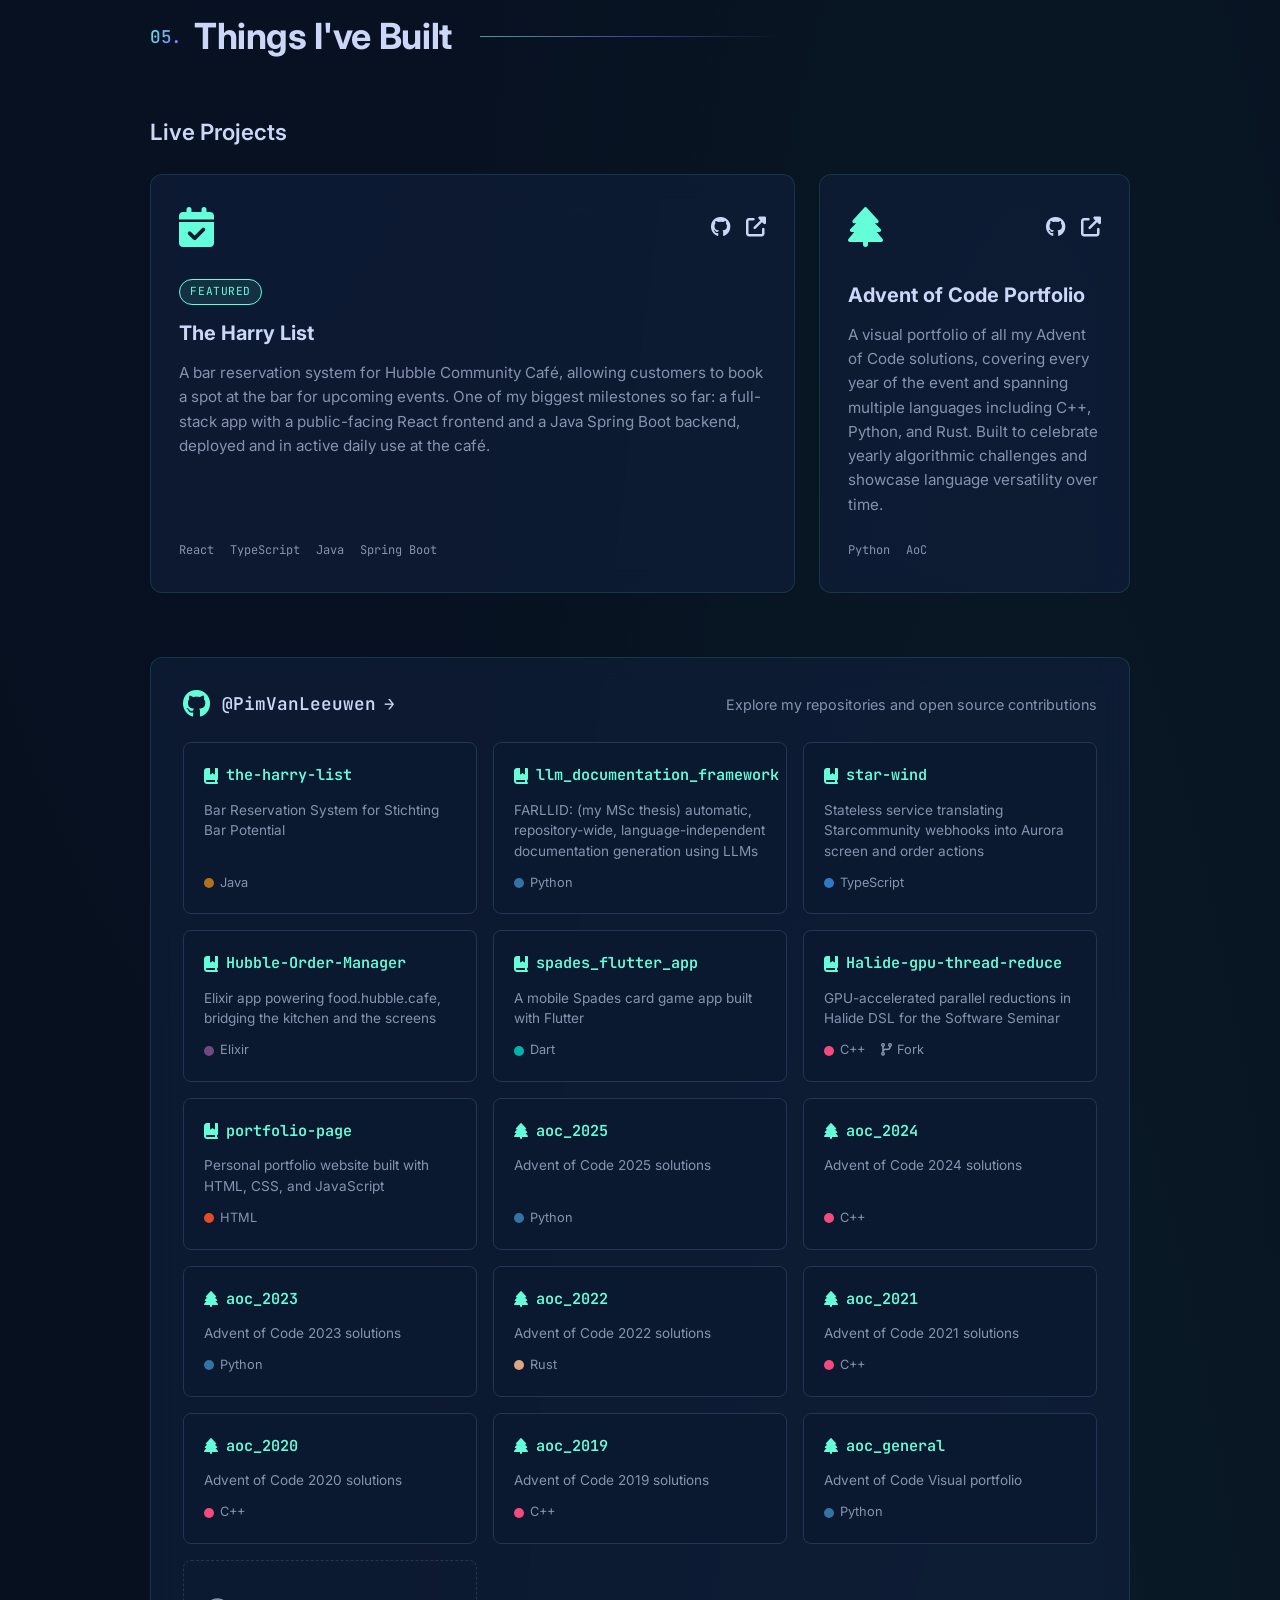
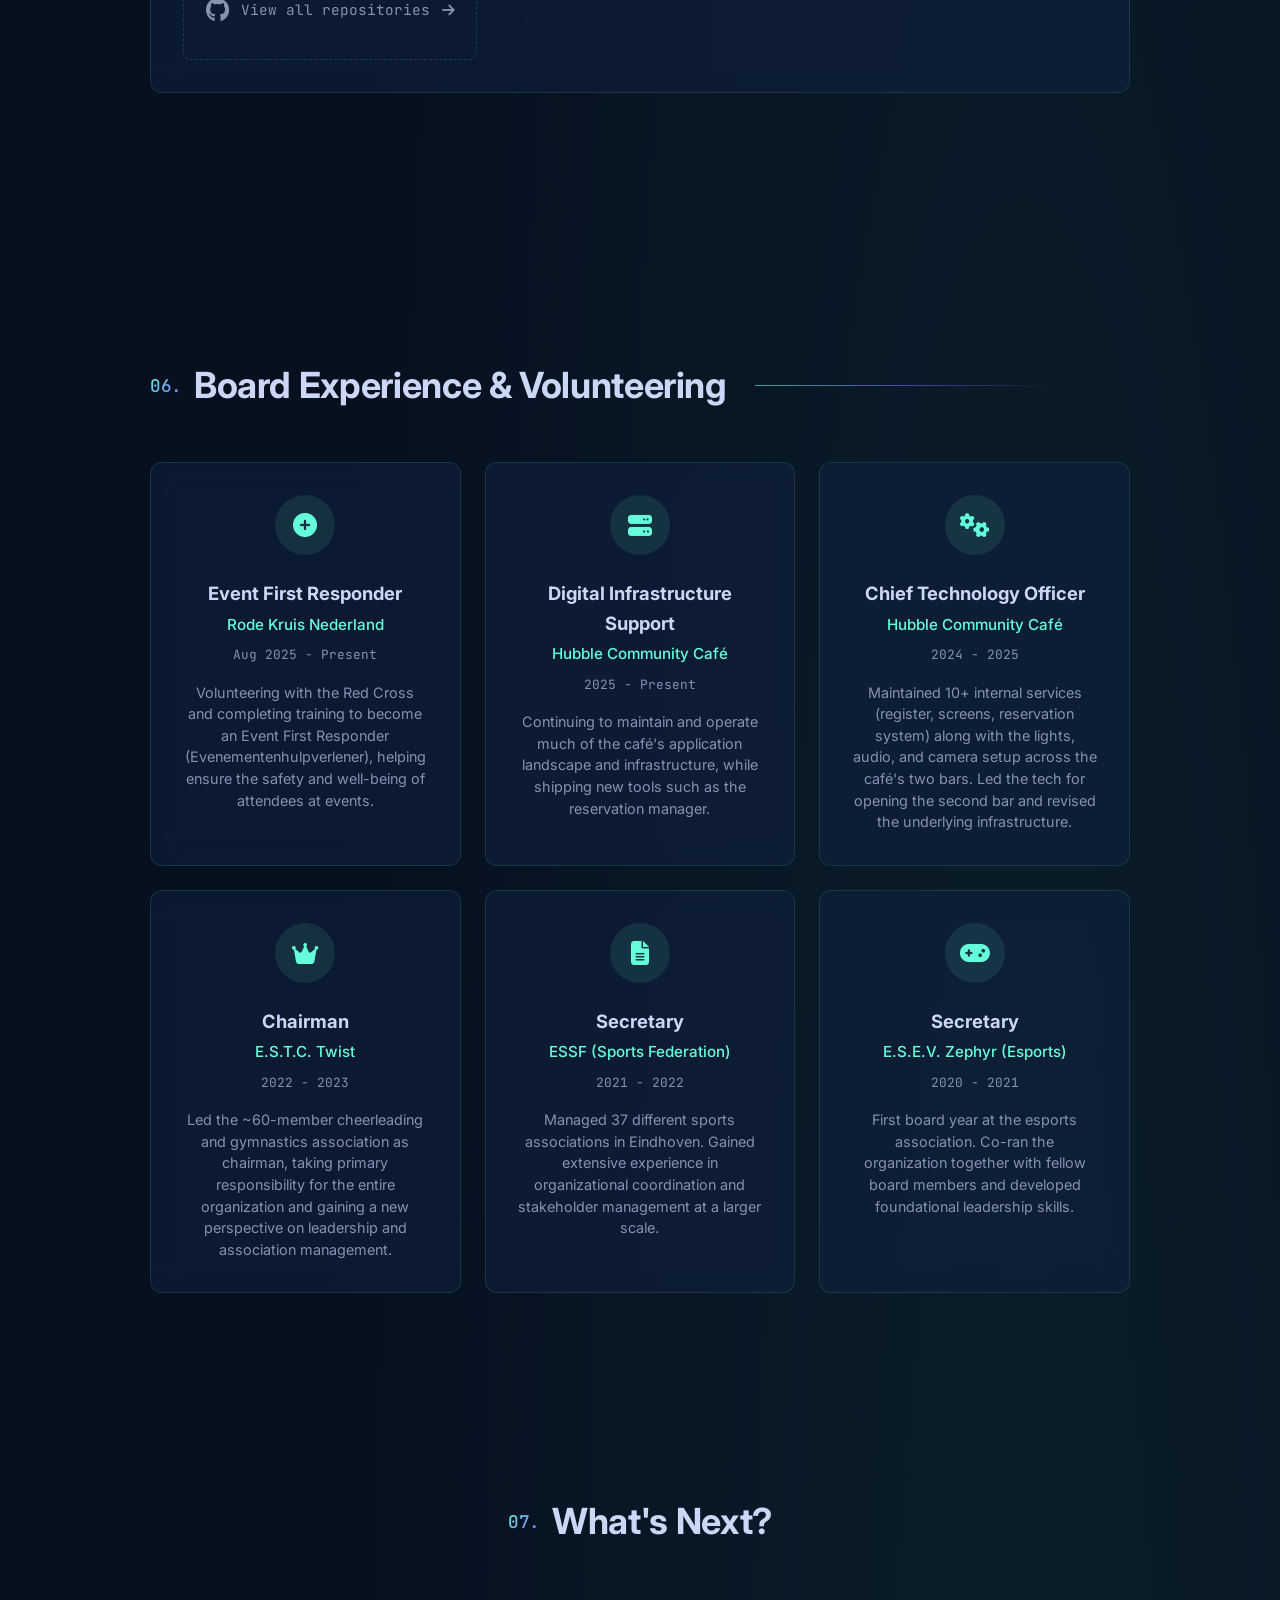
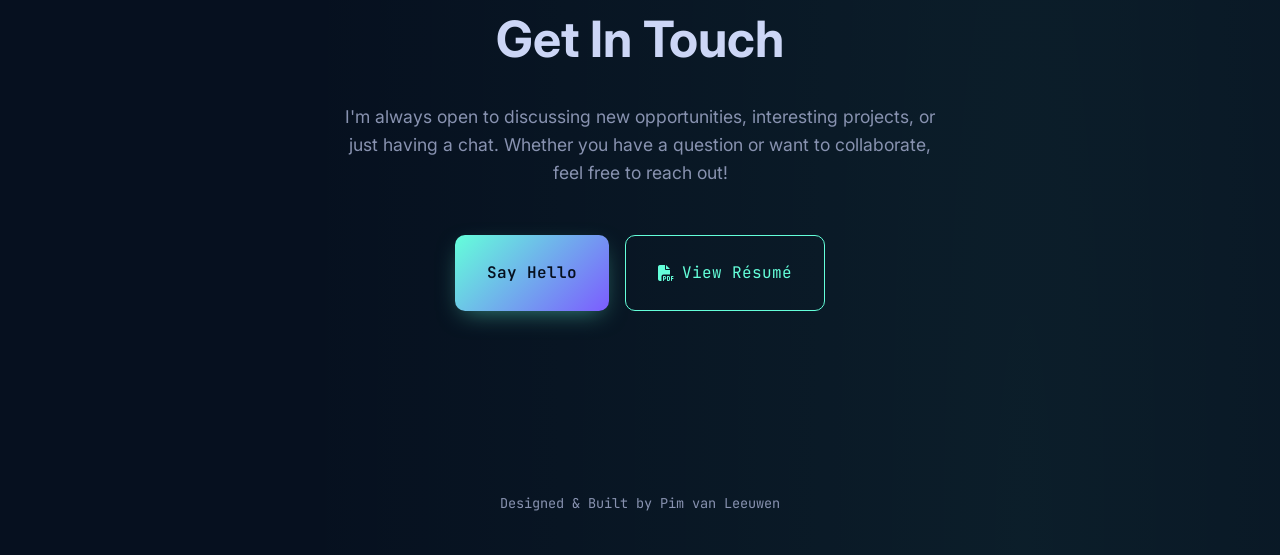
==== commit 22e561ab: "feat(index.html): refine personal description and enhance project details for clarity" ====
--- a/index.html
+++ b/index.html
@@ -99,7 +99,7 @@
                 <h1 class="hero-name animate-fade-up">Pim van Leeuwen<span class="hero-cursor"></span></h1>
                 <h2 class="hero-tagline animate-fade-up">Problem solver, always looking for a challenge.</h2>
                 <p class="hero-description animate-fade-up">
-                    I'm a software engineer passionate about building reliable, scalable, and well-designed systems. Furthermore, I am equally passionate about the people, processes, and communities that make technology meaningful.
+                    I'm a software engineer who loves building reliable, scalable, well-designed systems, and I care just as much about the people, processes, and communities that make technology meaningful.
                 </p>
                 <div class="hero-cta animate-fade-up">
                     <a href="#projects" class="btn btn-primary">Check out my work!</a>
@@ -121,25 +121,16 @@
                 <div class="about-content">
                     <div class="about-text">
                         <p>
-                            I am a software engineer driven by a passion for building reliable, scalable, and thoughtfully designed systems. What excites me most about technology isn't just the code, it's the problems that we can solve using them. I am mainly interested at the intersection of software engineering and the human impact and problem solving.
+                            I am a software engineer driven by a passion for building reliable, scalable, and thoughtfully designed systems. What excites me most isn't the code itself, but the problems it lets us solve, and I'm especially drawn to the intersection of software engineering, human impact, and problem solving.
                         </p>
                         <p>
-                            My background blends deep technical knowledge with hands-on experience across multiple environments. I have contributed to ICT operations at my university, supported engineering teams, and mentored and coordinated students, giving instructions for courses. These experiences strengthened my communication, organization, and problem-solving skills, and taught me how to navigate technical challenges.
+                            I graduated Cum Laude with a Bachelor's and went on to earn a Master's in Computer Science, exploring a wide range of technologies along the way: building systems with Vue, Laravel, and Docker, working with infrastructure in a startup-like setting, and conducting research in C++ and OpenCL on GPU-accelerated parallel reductions. Outside of formal work, I keep learning through yearly Advent of Code challenges and experimenting with Python, Rust, and modern C++.
                         </p>
                         <p>
-                            During my academic journey, culminating in a Cum Laude Bachelor and a Master's in Computer Science, I explored a wide range of technologies. I have built systems using Vue, Laravel, and Docker; worked with infrastructure in a startup-like setting; and conducted research in C++ and OpenCL, including GPU-accelerated parallel reductions. Outside of formal work, I enjoy learning through yearly Advent of Code challenges and experimenting with languages such as Python, Rust, and modern C++.
+                            Since joining ING's Tech Class in September 2025, I've rotated through teams across the company, an experience I've loved for the breadth of technologies and people it exposed me to. I built Java Spring Boot services in the UpgradeHub to help customers improve their home energy labels, developed cross-platform features with Flutter in the InsideBusiness Mobile team, and most recently explored how AI can improve developer efficiency.
                         </p>
                         <p>
-                            Since joining ING's Tech Class in September 2025, I've spent time rotating through teams across the company, an experience I've loved for the breadth of technologies and people it exposed me to. I worked on Java Spring Boot services in the UpgradeHub, helping customers improve their home energy labels; worked with Flutter in the InsideBusiness Mobile team; and most recently explored how AI can be used to improve developer efficiency.
-                        </p>
-                        <p>
-                            I also bring extensive leadership experience from roles in sports and student organizations, serving in positions ranging from chairman to secretary. These responsibilities helped me grow as a team leader, stakeholder communicator, and reliable organizer. These skills translate naturally into day-to-day environments.
-                        </p>
-                        <p>
-                            Beyond my technical life, I care deeply about community and safety. I volunteer regularly at the Red Cross, training to become a first responder at events. Helping others and learning new things in the process is an important part of who I am.
-                        </p>
-                        <p>
-                            Overall, I'm motivated by continuous learning, collaboration, and the opportunity to create software that is robust, elegant, and meaningful. I aim to contribute to teams that value craftsmanship, empathy, and long-term thinking, and I'm always looking for opportunities to grow while making a positive impact.
+                            Beyond the technical side, I bring extensive leadership experience from student and sports organizations, in roles from secretary to chairman, which shaped me as a team leader, communicator, and organizer. I also care deeply about community and safety, volunteering with the Red Cross to train as an event first responder. Above all, I'm motivated by continuous learning, collaboration, and the chance to build software that is robust, elegant, and genuinely useful.
                         </p>
                         <p>Here are a few technologies I've been working with recently:</p>
                         <ul class="skills-list">
@@ -179,38 +170,38 @@
                             <p class="job-duration">Sep 2025 - Present</p>
                             <ul class="job-description">
                                 <li>Engineer in ING's Tech Class 2025-2026, rotating through multiple engineering teams to explore the company and find the best fit</li>
-                                <li><strong>UpgradeHub:</strong> built Java Spring Boot services helping customers improve their home energy labels</li>
-                                <li><strong>InsideBusiness Mobile:</strong> developed cross-platform mobile features with Flutter</li>
-                                <li><strong>AI rotation:</strong> explored how AI can be used to improve developer efficiency and workflows</li>
+                                <li><strong>UpgradeHub:</strong> built Java Spring Boot services powering Upgrade Check (public ING tool) and Upgrader (for ING mortgage customers), helping customers improve their home energy labels</li>
+                                <li><strong>InsideBusiness Mobile:</strong> shipped corporate-identity and routing updates in the InsideBusiness app, used by hundreds of corporate clients</li>
+                                <li><strong>AI rotation:</strong> prototyped an AI-driven "Design Enforcer" VS Code plugin that applied generated design rules to improve developer efficiency</li>
                             </ul>
                         </div>
                         <div class="tab-panel" id="job1">
                             <h3 class="job-title">Departmental Support Officer <span class="company">@ TU Eindhoven</span></h3>
                             <p class="job-duration">2025</p>
                             <ul class="job-description">
-                                <li>Work as a Departmental Support Officer at Library and Information Systems, supporting daily ICT operations of the service desk at the Mathematics and Computer Science faculty</li>
-                                <li>Guide, coordinate, and support student assistants at the desk to improve efficiency and overall service quality</li>
-                                <li>Solve day-to-day technical problems and improve the quality of solutions provided to customers</li>
-                                <li>Execute new policies and manage authorization and access rights for faculty members</li>
+                                <li>Worked as a Departmental Support Officer at Library and Information Systems, supporting daily ICT operations of the service desk at the Mathematics and Computer Science faculty</li>
+                                <li>Guided, coordinated, and supported a team of 10 student assistants at the desk to improve efficiency and overall service quality</li>
+                                <li>Solved day-to-day technical problems and improved the quality of solutions provided to customers</li>
+                                <li>Executed new policies and managed authorization and access rights for faculty members</li>
                             </ul>
                         </div>
                         <div class="tab-panel" id="job2">
                             <h3 class="job-title">Business Case Developer <span class="company">@ Eventix</span></h3>
                             <p class="job-duration">2024 - 2025</p>
                             <ul class="job-description">
-                                <li>Completing a business case for the Study Trip of study association GEWIS</li>
-                                <li>Developing skills in PHP, Vue3, and modern web technologies</li>
-                                <li>Working with HTML, CSS, and TypeScript in a real-world ticketing platform</li>
-                                <li>Gaining hands-on experience in a professional software development environment</li>
+                                <li>Completed a business case for the Study Trip of study association GEWIS; the resulting product was continued internally at Eventix</li>
+                                <li>Developed skills in PHP, Vue3, and modern web technologies</li>
+                                <li>Worked with HTML, CSS, and TypeScript in a real-world ticketing platform</li>
+                                <li>Gained hands-on experience in a professional software development environment</li>
                             </ul>
                         </div>
                         <div class="tab-panel" id="job3">
                             <h3 class="job-title">LIS-Metaforum & Flux Student Assistant <span class="company">@ EuFlex / TU Eindhoven</span></h3>
                             <p class="job-duration">2020 - 2024</p>
                             <ul class="job-description">
-                                <li>Assisted Mathematics and Computer Science faculty employees with technical problems at the LIS helpdesk</li>
+                                <li>Resolved technical issues for Mathematics and Computer Science faculty employees at the LIS helpdesk</li>
                                 <li>Worked at the Electrical Engineering and Applied Physics faculty, gaining experience across different departments</li>
-                                <li>Identified opportunities for improvement and contributed to service quality enhancements</li>
+                                <li>Streamlined desk workflows to improve overall service quality</li>
                                 <li>Developed strong problem-solving skills and customer service experience</li>
                             </ul>
                         </div>
@@ -218,9 +209,9 @@
                             <h3 class="job-title">Teaching Assistant Tutor <span class="company">@ TU Eindhoven</span></h3>
                             <p class="job-duration">2019 - 2024</p>
                             <ul class="job-description">
-                                <li>Guided students through various courses with primary focus on algorithms and data structures</li>
+                                <li>Tutored cohorts of 15–45 students per course, with a primary focus on algorithms and data structures</li>
                                 <li>Taught core first-year subjects: Logic and Set Theory, Discrete Structures, and Data Structures</li>
-                                <li>Mentored new computer science students and provided academic support</li>
+                                <li>Mentored and coached new computer science students through core coursework</li>
                                 <li>Developed communication and teaching skills while reinforcing fundamental CS concepts</li>
                             </ul>
                         </div>
@@ -261,7 +252,7 @@
                                 <span class="timeline-date">2018 - 2021</span>
                             </div>
                             <h4 class="institution">Eindhoven University of Technology</h4>
-                            <p>Graduated Cum Laude with strong foundation in software engineering, algorithms, and data structures. 
+                            <p>Graduated Cum Laude with a strong foundation in software engineering, algorithms, and data structures.
                             Active involvement in student associations and extracurricular activities.</p>
                             <div class="education-tags">
                                 <span class="tag">Software Engineering</span>
@@ -280,8 +271,8 @@
                             </div>
                             <h4 class="institution">Various Institutions</h4>
                             <ul class="certification-list">
-                                <li><i class="fas fa-certificate"></i> Extensive EHBO </li>
-                                <li><i class="fas fa-certificate"></i> EHBO for kids </li>
+                                <li><i class="fas fa-certificate"></i> Extensive EHBO (First Aid)</li>
+                                <li><i class="fas fa-certificate"></i> EHBO for Kids</li>
                                 <li><i class="fas fa-certificate"></i> First Response (BHV) - EHBHV Opleidingen (2019 - Present)</li>
                                 <li><i class="fas fa-certificate"></i> Confidential Contact Person - NOC*NSF (2021)</li>
                                 <li><i class="fas fa-certificate"></i> CAE Cambridge English Certificate (2017)</li>
@@ -388,7 +379,7 @@
                             </div>
                             <span class="project-card-badge">Featured</span>
                             <h3 class="project-card-title">The Harry List</h3>
-                            <p class="project-card-description">A bar reservation system for Hubble Community Café, allowing customers to book a spot at the bar for upcoming events. One of my biggest milestones so far: a full-stack app with a public-facing React frontend and a Java Spring Boot backend, deployed for real-world use.</p>
+                            <p class="project-card-description">A bar reservation system for Hubble Community Café, allowing customers to book a spot at the bar for upcoming events. One of my biggest milestones so far: a full-stack app with a public-facing React frontend and a Java Spring Boot backend, deployed and in active daily use at the café.</p>
                             <ul class="project-card-tech">
                                 <li>React</li>
                                 <li>TypeScript</li>
@@ -405,7 +396,7 @@
                                 </div>
                             </div>
                             <h3 class="project-card-title">Advent of Code Portfolio</h3>
-                            <p class="project-card-description">A visual portfolio of all my Advent of Code exercises since 2019, spanning multiple languages including C++, Python, and Rust. Built to celebrate yearly algorithmic challenges and showcase language versatility over time.</p>
+                            <p class="project-card-description">A visual portfolio of all my Advent of Code solutions, covering every year of the event and spanning multiple languages including C++, Python, and Rust. Built to celebrate yearly algorithmic challenges and showcase language versatility over time.</p>
                             <ul class="project-card-tech">
                                 <li>Python</li>
                                 <li>AoC</li>
@@ -588,7 +579,7 @@
                         </a>
                     </div>
                 </div>
-                
+            </div>
         </section>
 
         <!-- Volunteer Section -->
@@ -603,8 +594,8 @@
                         <h3>Event First Responder</h3>
                         <h4><a href="https://rodekruis.nl" target="_blank">Rode Kruis Nederland</a></h4>
                         <p class="volunteer-date">Aug 2025 - Present</p>
-                        <p>Volunteering at Red Cross and following trainings to become an Event First Responder (Evenementenhulpverlener) 
-                        to ensure the safety and well-being of as many people as possible at events.</p>
+                        <p>Volunteering with the Red Cross and completing training to become an Event First Responder (Evenementenhulpverlener),
+                        helping ensure the safety and well-being of attendees at events.</p>
                     </div>
                     
                     <div class="volunteer-card">
@@ -614,8 +605,8 @@
                         <h3>Digital Infrastructure Support</h3>
                         <h4><a href="https://hubble.cafe" target="_blank">Hubble Community Café</a></h4>
                         <p class="volunteer-date">2025 - Present</p>
-                        <p>Continuing to maintain much of the café's application landscape and infrastructure,
-                        while building new innovations such as the new reservation manager.</p>
+                        <p>Continuing to maintain and operate much of the café's application landscape and infrastructure,
+                        while shipping new tools such as the reservation manager.</p>
                     </div>
 
                     <div class="volunteer-card">
@@ -625,8 +616,8 @@
                         <h3>Chief Technology Officer</h3>
                         <h4><a href="https://hubble.cafe" target="_blank">Hubble Community Café</a></h4>
                         <p class="volunteer-date">2024 - 2025</p>
-                        <p>Maintaining and upgrading services, information screens, lights, audio setup, and cameras.
-                        Managing technical aspects of opening a second bar, revising infrastructure, and overseeing app development.</p>
+                        <p>Maintained 10+ internal services (register, screens, reservation system) along with the lights,
+                        audio, and camera setup across the café's two bars. Led the tech for opening the second bar and revised the underlying infrastructure.</p>
                     </div>
                     
                     <div class="volunteer-card">
@@ -636,7 +627,7 @@
                         <h3>Chairman</h3>
                         <h4><a href="https://estctwist.nl/" target="_blank">E.S.T.C. Twist</a></h4>
                         <p class="volunteer-date">2022 - 2023</p>
-                        <p>Led the cheerleading association as chairman, taking primary responsibility for the entire organization 
+                        <p>Led the ~60-member cheerleading and gymnastics association as chairman, taking primary responsibility for the entire organization
                         and gaining a new perspective on leadership and association management.</p>
                     </div>
                     
@@ -658,8 +649,8 @@
                         <h3>Secretary</h3>
                         <h4><a href="https://esevzephyr.nl/" target="_blank">E.S.E.V. Zephyr (Esports)</a></h4>
                         <p class="volunteer-date">2020 - 2021</p>
-                        <p>First board year at the esports association. Learned how to run an organization 
-                        together with fellow board members and developed foundational leadership skills.</p>
+                        <p>First board year at the esports association. Co-ran the organization together with fellow
+                        board members and developed foundational leadership skills.</p>
                     </div>
                 </div>
             </div>
--- a/styles.css
+++ b/styles.css
@@ -212,7 +212,7 @@
 .nav-links {
     display: flex;
     align-items: center;
-    gap: 2rem;
+    gap: 1.5rem;
 }
 
 .nav-link {
@@ -1784,6 +1784,17 @@
 /* ========================================
    Responsive Styles
    ======================================== */
+/* Collapse the full nav to the hamburger menu before the 8 links crowd */
+@media screen and (max-width: 1150px) {
+    .nav-links {
+        display: none;
+    }
+
+    .nav-toggle {
+        display: block;
+    }
+}
+
 @media screen and (max-width: 1080px) {
     .section {
         padding: 80px 100px;
@@ -1886,14 +1897,6 @@
         padding: 60px 50px;
     }
 
-    .nav-links {
-        display: none;
-    }
-
-    .nav-toggle {
-        display: block;
-    }
-
     .social-sidebar {
         display: none;
     }
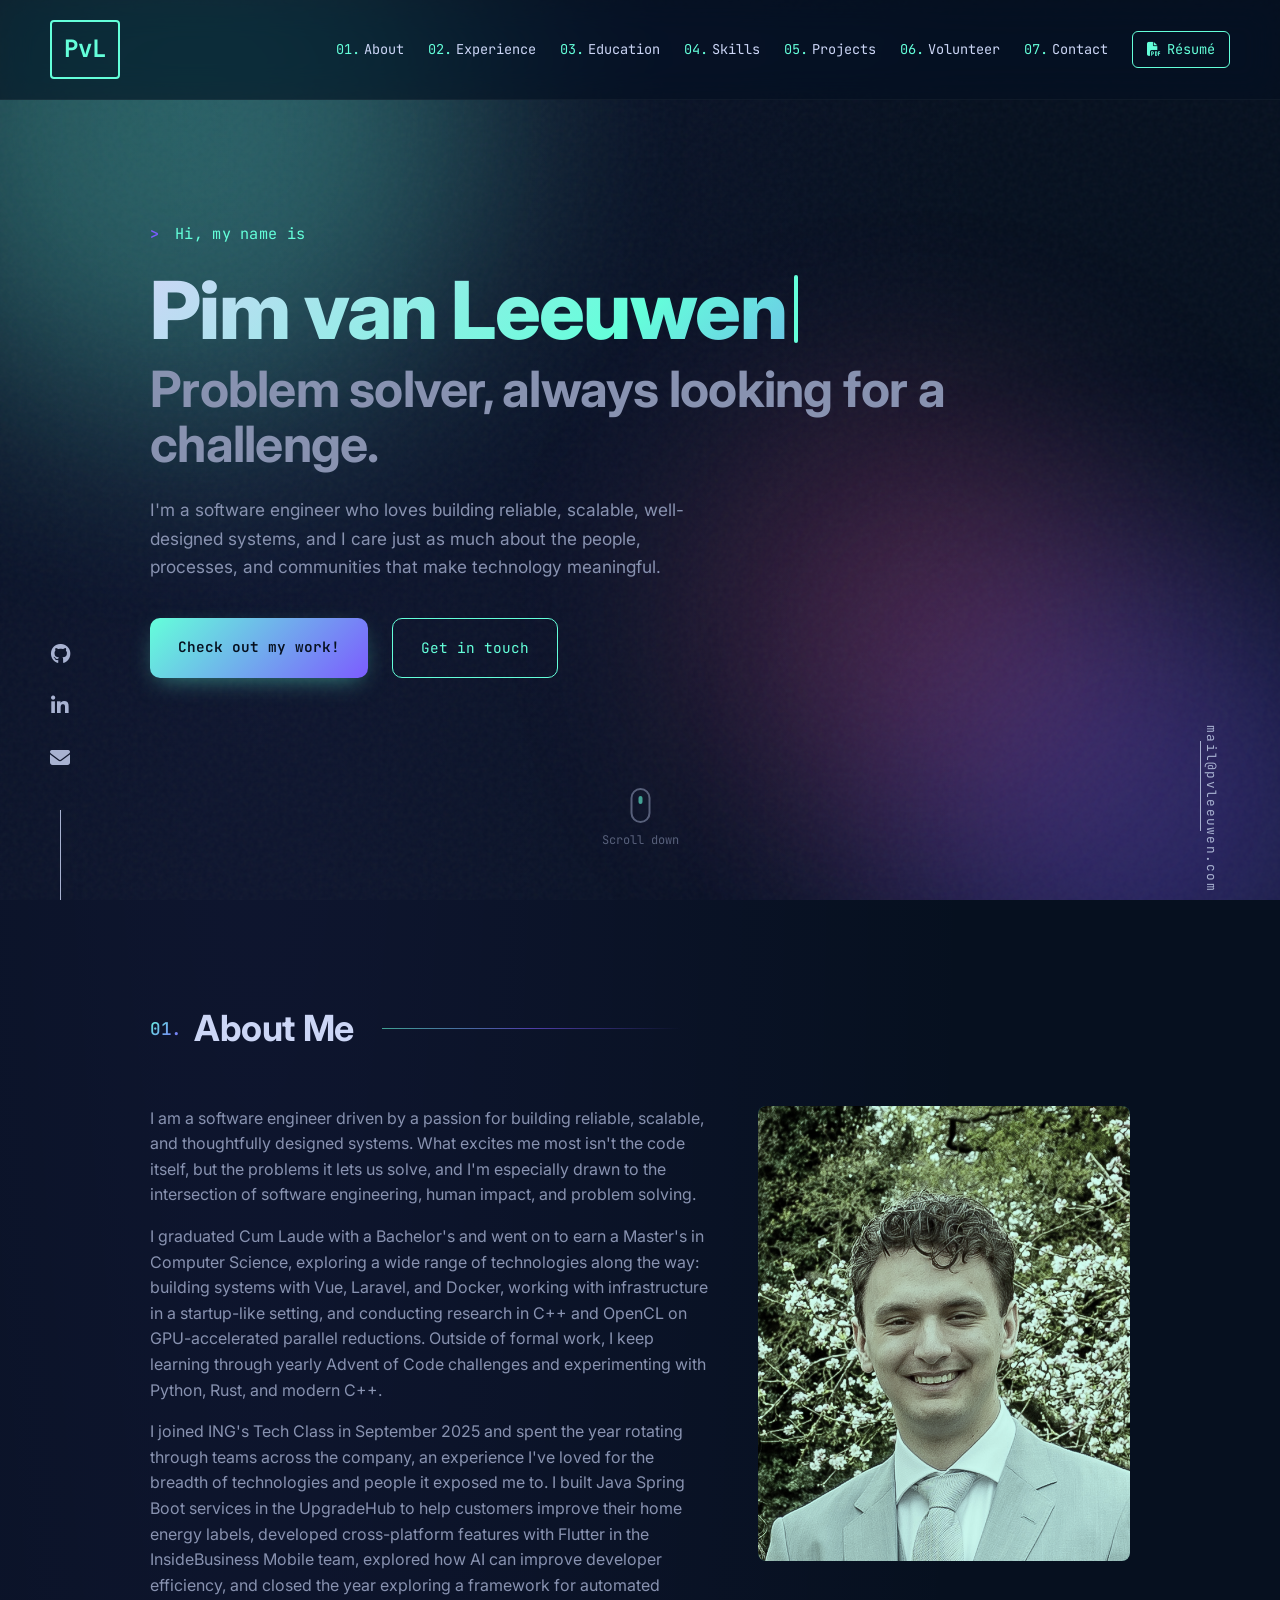
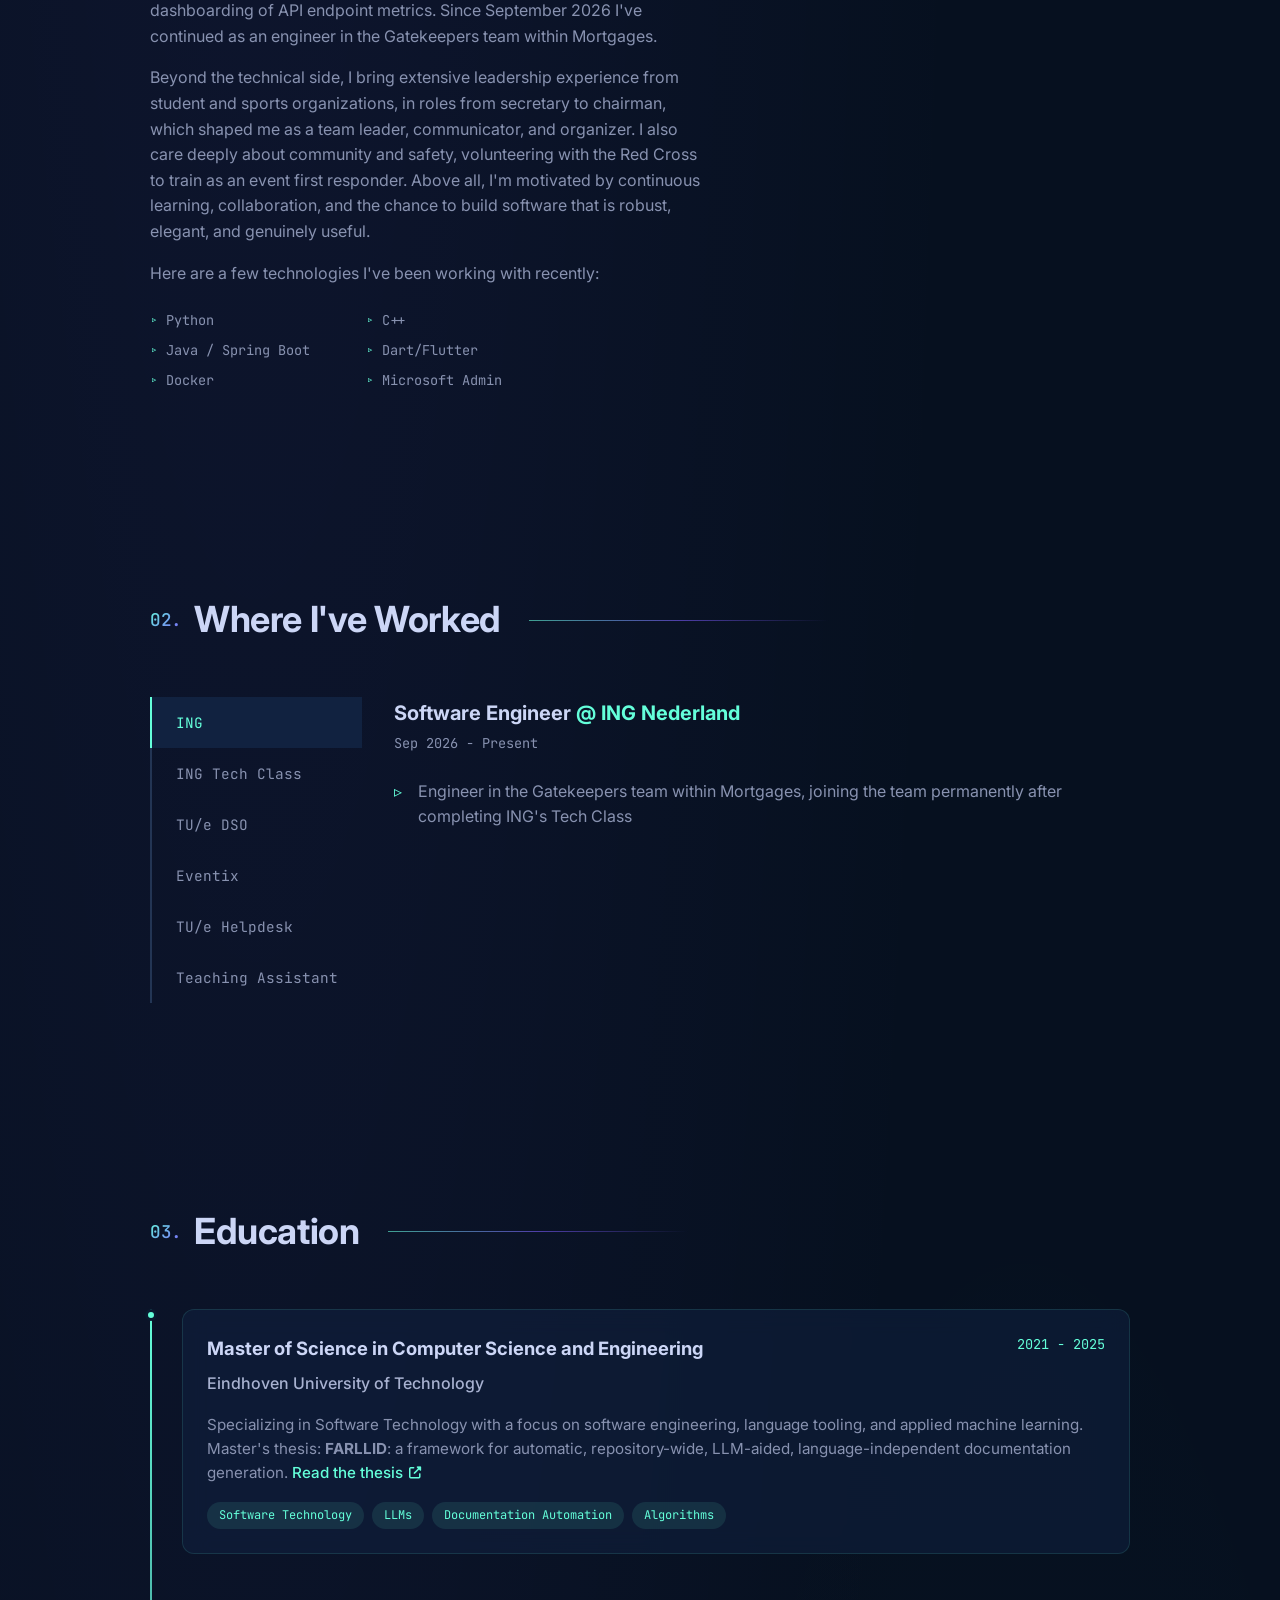
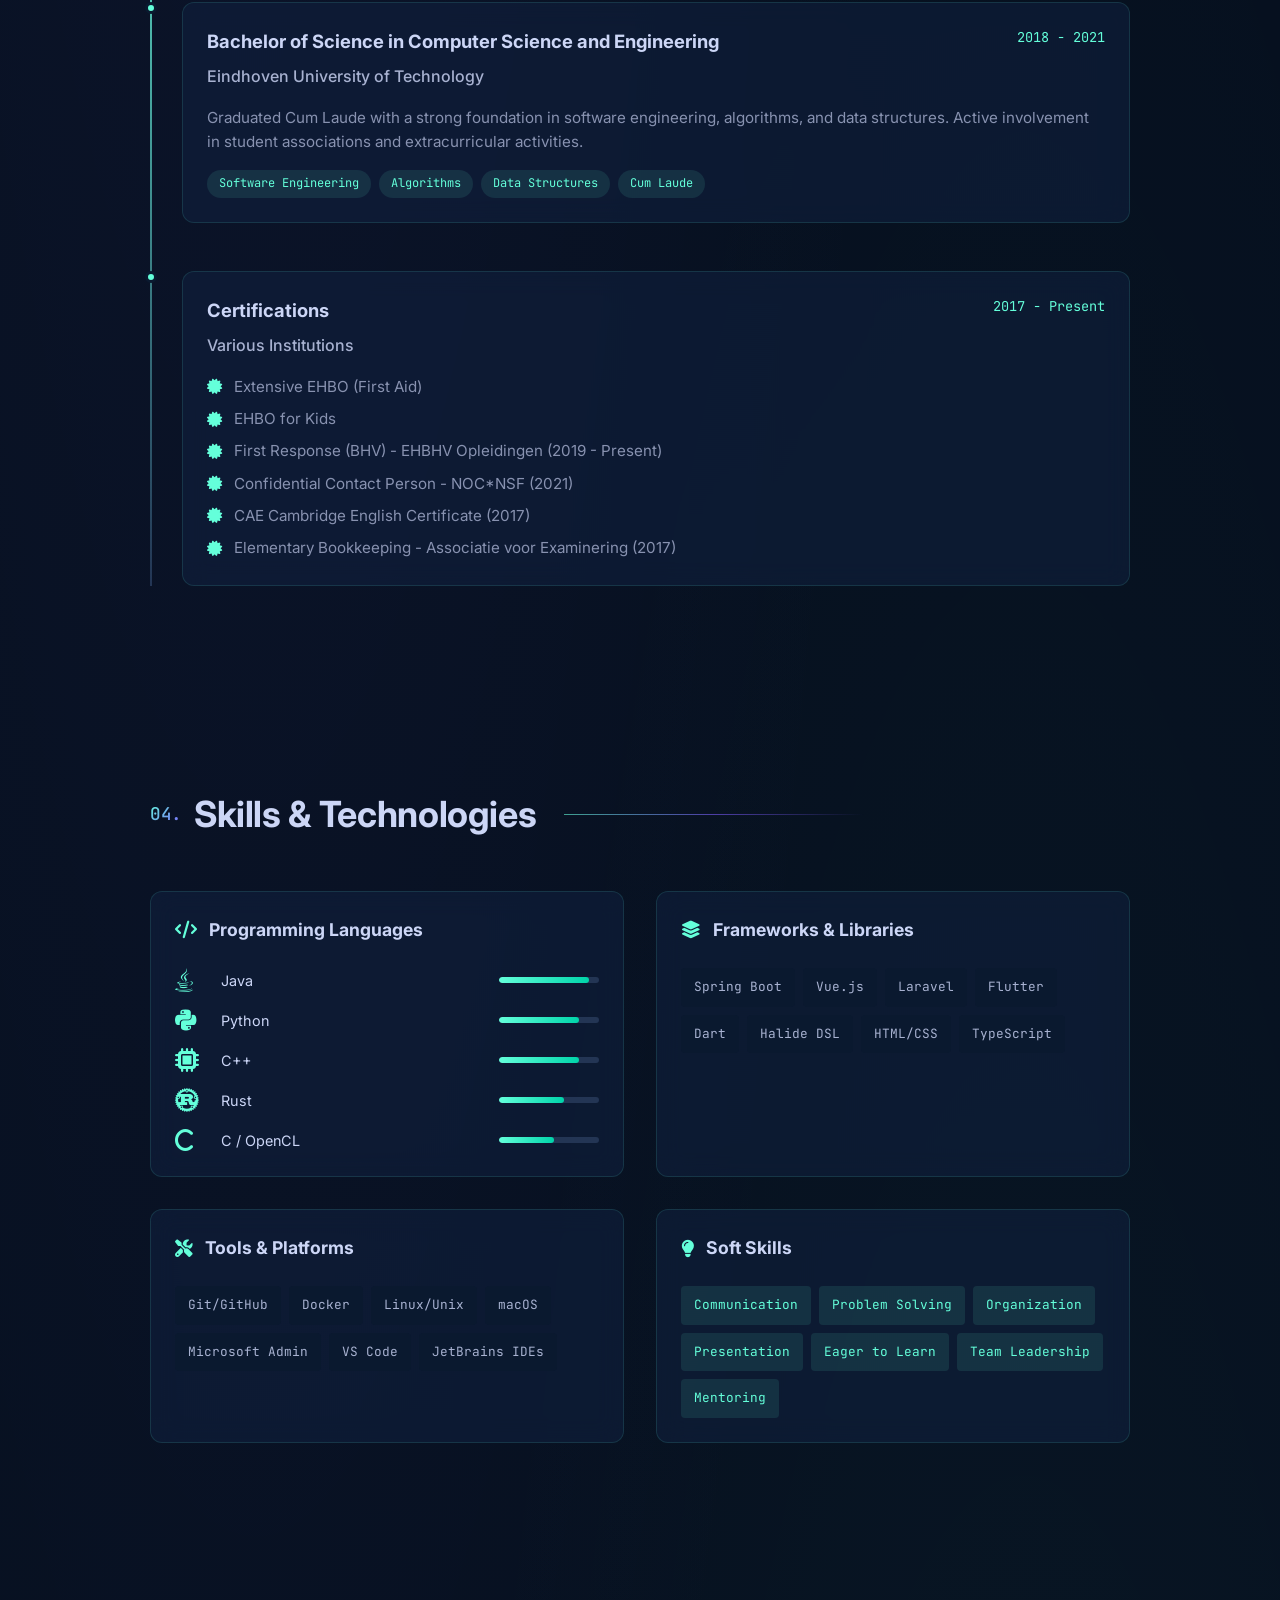
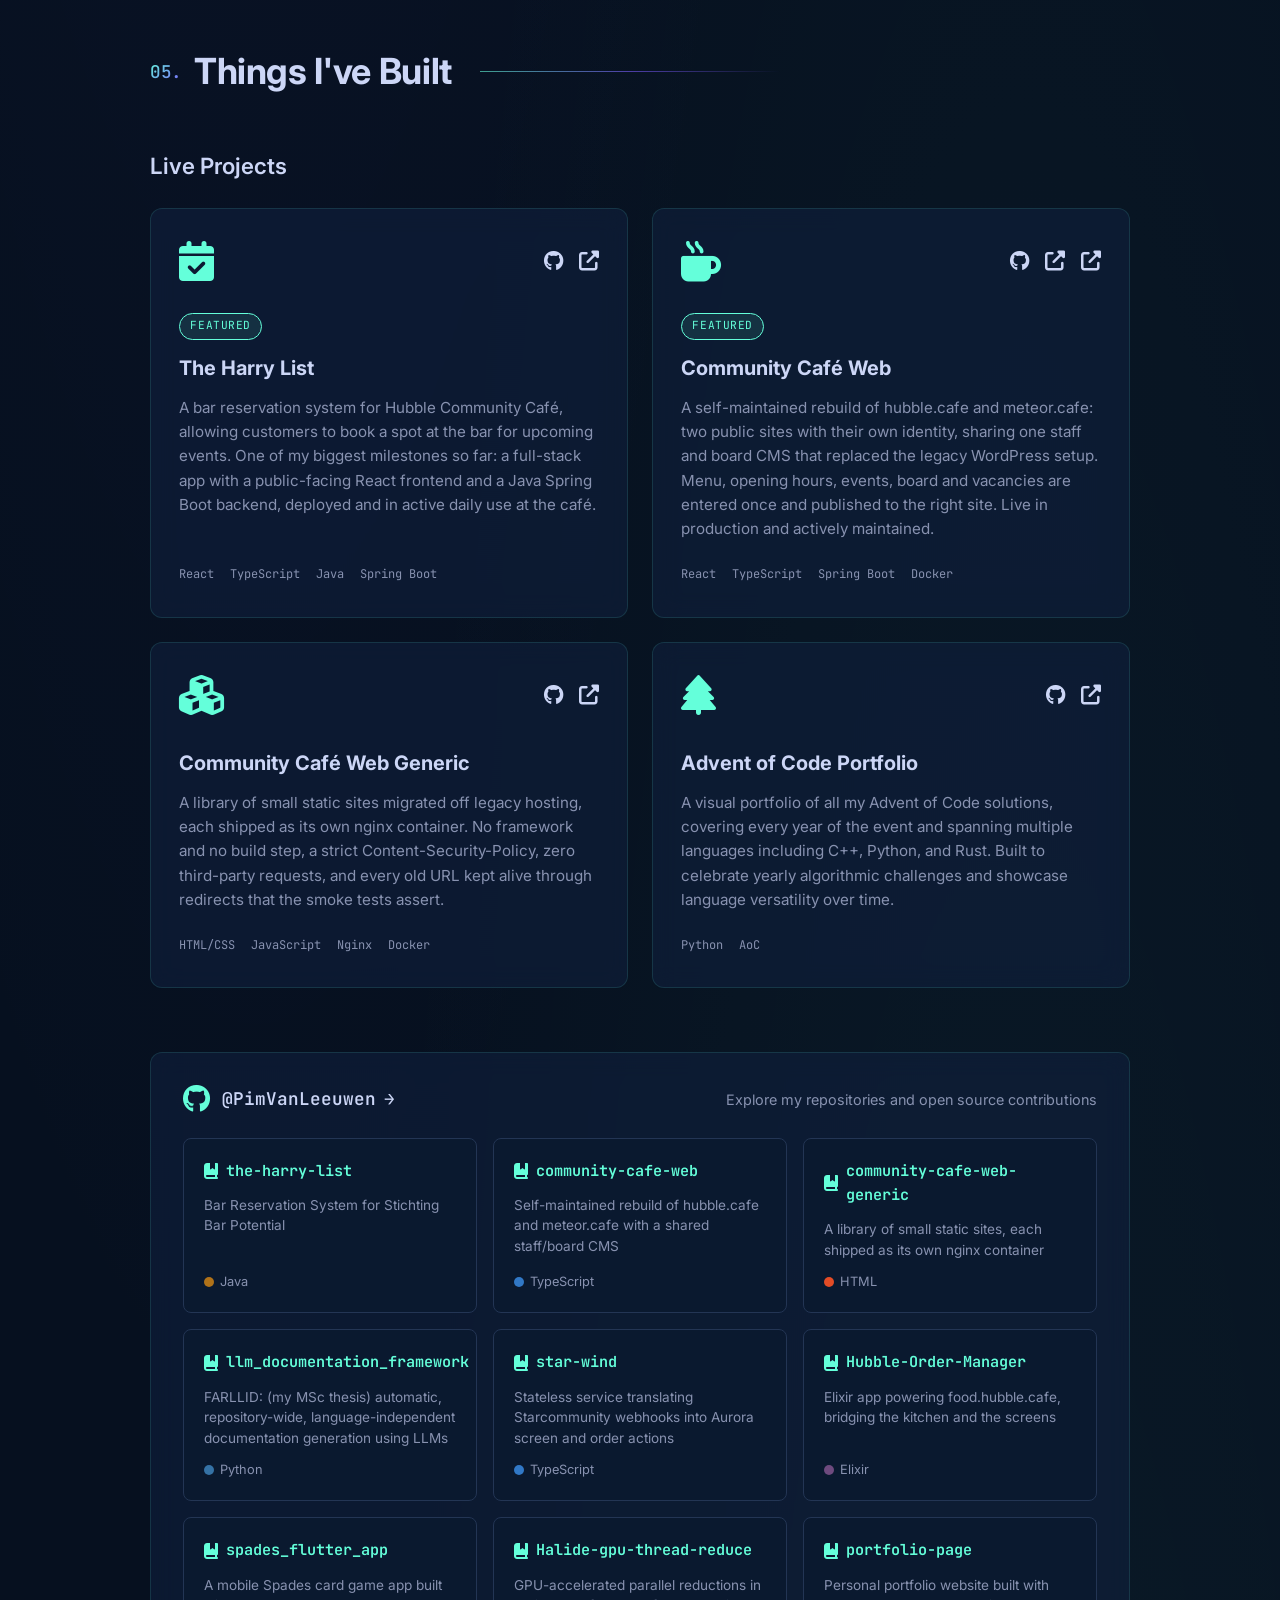
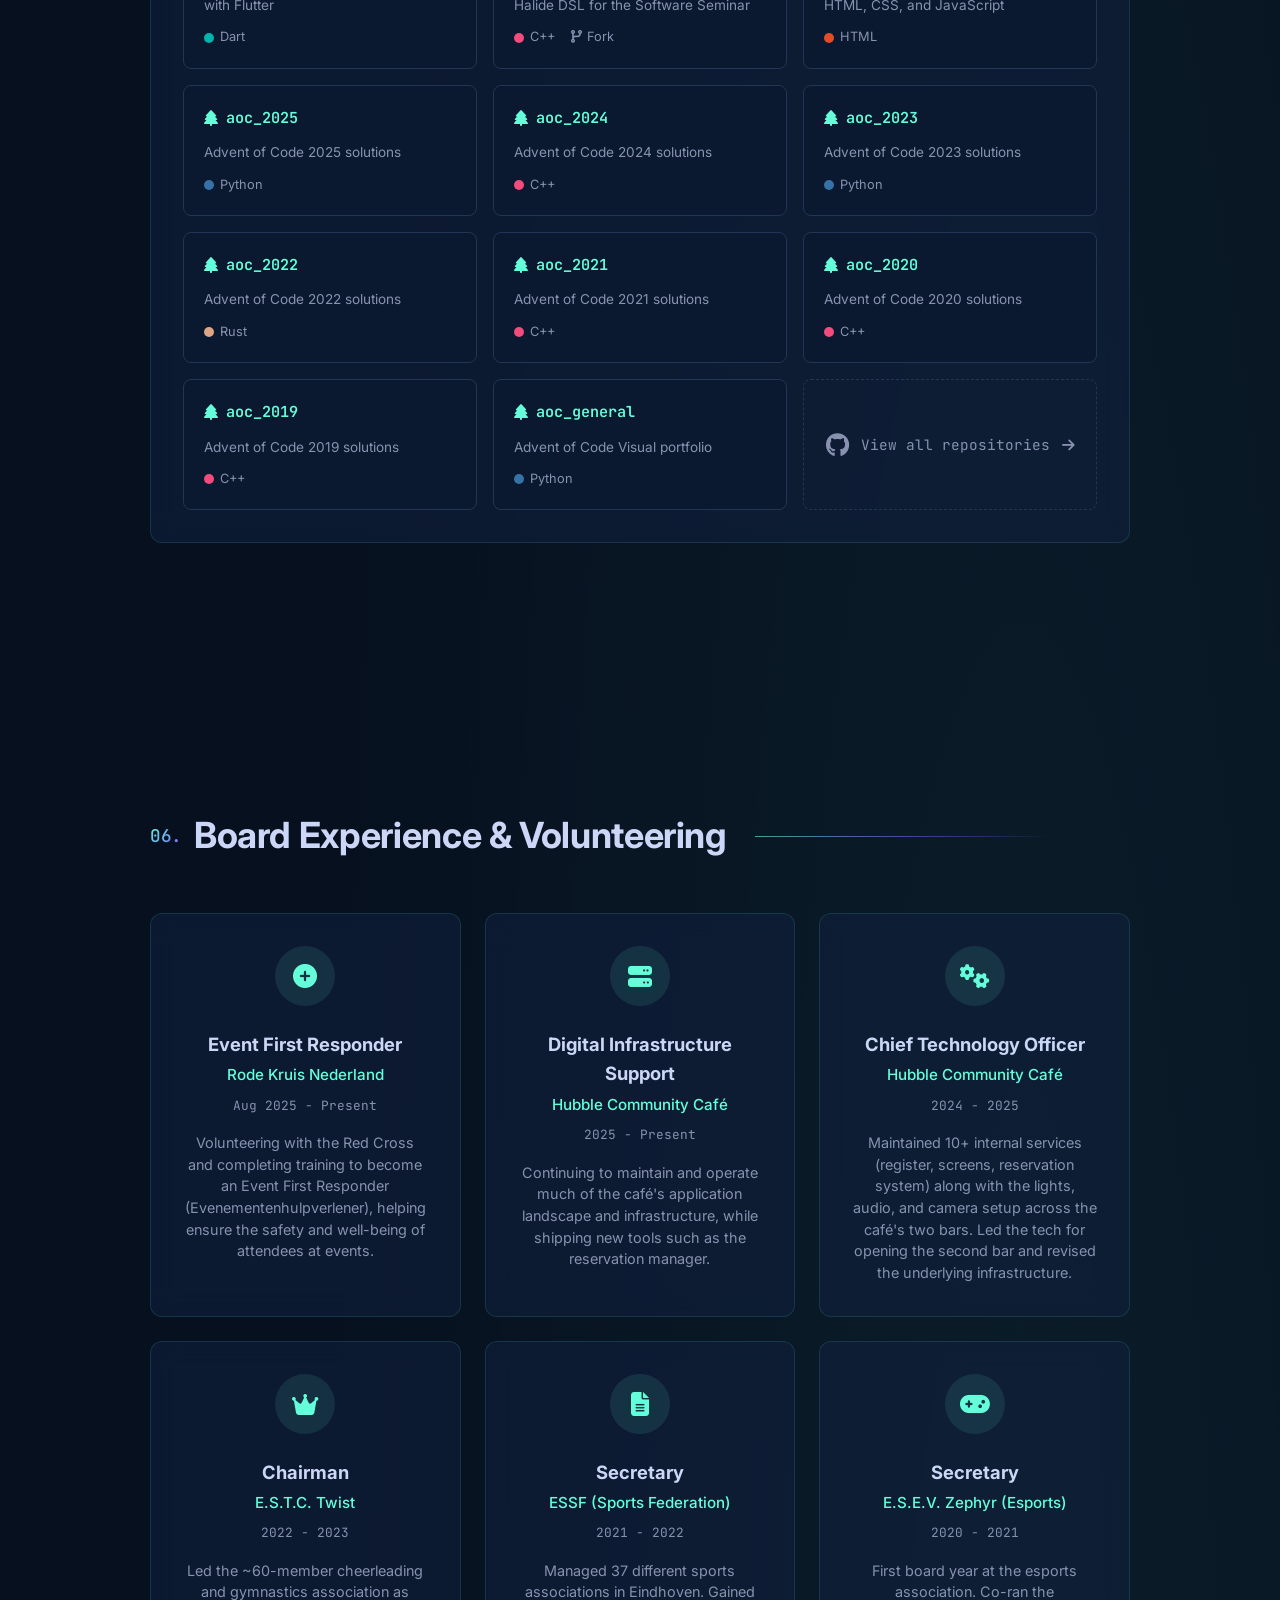
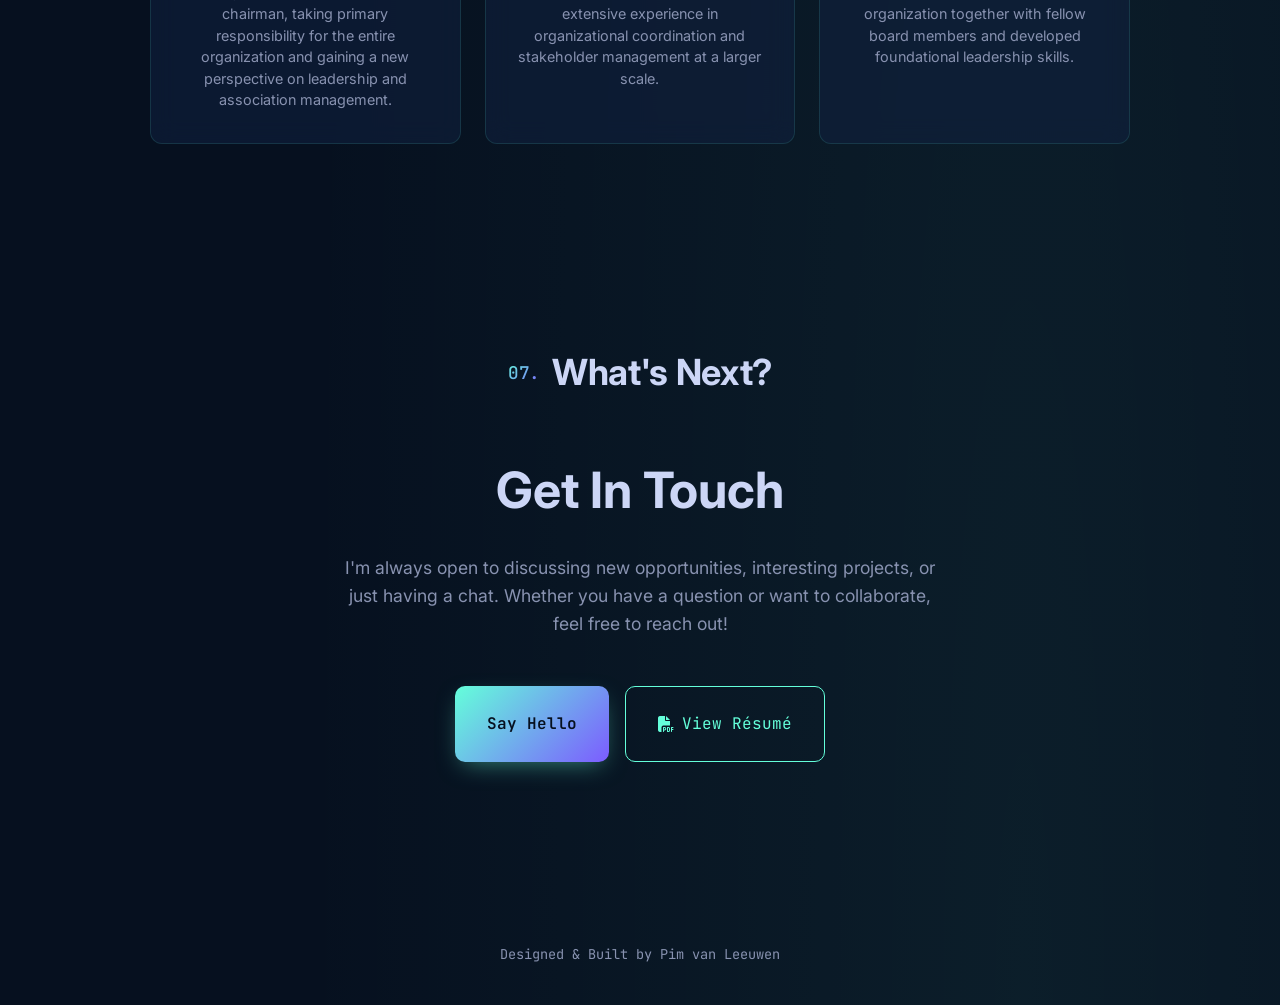
==== commit 8180ccb2: "chore: update portfolio" ====
--- a/index.html
+++ b/index.html
@@ -127,7 +127,7 @@
                             I graduated Cum Laude with a Bachelor's and went on to earn a Master's in Computer Science, exploring a wide range of technologies along the way: building systems with Vue, Laravel, and Docker, working with infrastructure in a startup-like setting, and conducting research in C++ and OpenCL on GPU-accelerated parallel reductions. Outside of formal work, I keep learning through yearly Advent of Code challenges and experimenting with Python, Rust, and modern C++.
                         </p>
                         <p>
-                            Since joining ING's Tech Class in September 2025, I've rotated through teams across the company, an experience I've loved for the breadth of technologies and people it exposed me to. I built Java Spring Boot services in the UpgradeHub to help customers improve their home energy labels, developed cross-platform features with Flutter in the InsideBusiness Mobile team, and most recently explored how AI can improve developer efficiency.
+                            I joined ING's Tech Class in September 2025 and spent the year rotating through teams across the company, an experience I've loved for the breadth of technologies and people it exposed me to. I built Java Spring Boot services in the UpgradeHub to help customers improve their home energy labels, developed cross-platform features with Flutter in the InsideBusiness Mobile team, explored how AI can improve developer efficiency, and closed the year exploring a framework for automated dashboarding of API endpoint metrics. Since September 2026 I've continued as an engineer in the Gatekeepers team within Mortgages.
                         </p>
                         <p>
                             Beyond the technical side, I bring extensive leadership experience from student and sports organizations, in roles from secretary to chairman, which shaped me as a team leader, communicator, and organizer. I also care deeply about community and safety, volunteering with the Red Cross to train as an event first responder. Above all, I'm motivated by continuous learning, collaboration, and the chance to build software that is robust, elegant, and genuinely useful.
@@ -159,23 +159,32 @@
                 <div class="experience-container">
                     <div class="experience-tabs">
                         <button class="tab-button active" data-tab="job0">ING</button>
-                        <button class="tab-button" data-tab="job1">TU/e DSO</button>
-                        <button class="tab-button" data-tab="job2">Eventix</button>
-                        <button class="tab-button" data-tab="job3">TU/e Helpdesk</button>
-                        <button class="tab-button" data-tab="job4">Teaching Assistant</button>
+                        <button class="tab-button" data-tab="job1">ING Tech Class</button>
+                        <button class="tab-button" data-tab="job2">TU/e DSO</button>
+                        <button class="tab-button" data-tab="job3">Eventix</button>
+                        <button class="tab-button" data-tab="job4">TU/e Helpdesk</button>
+                        <button class="tab-button" data-tab="job5">Teaching Assistant</button>
                     </div>
                     <div class="experience-content">
                         <div class="tab-panel active" id="job0">
                             <h3 class="job-title">Software Engineer <span class="company">@ ING Nederland</span></h3>
-                            <p class="job-duration">Sep 2025 - Present</p>
+                            <p class="job-duration">Sep 2026 - Present</p>
+                            <ul class="job-description">
+                                <li>Engineer in the Gatekeepers team within Mortgages, joining the team permanently after completing ING's Tech Class</li>
+                            </ul>
+                        </div>
+                        <div class="tab-panel" id="job1">
+                            <h3 class="job-title">Engineer, Tech Class <span class="company">@ ING Nederland</span></h3>
+                            <p class="job-duration">Sep 2025 - Aug 2026</p>
                             <ul class="job-description">
                                 <li>Engineer in ING's Tech Class 2025-2026, rotating through multiple engineering teams to explore the company and find the best fit</li>
                                 <li><strong>UpgradeHub:</strong> built Java Spring Boot services powering Upgrade Check (public ING tool) and Upgrader (for ING mortgage customers), helping customers improve their home energy labels</li>
                                 <li><strong>InsideBusiness Mobile:</strong> shipped corporate-identity and routing updates in the InsideBusiness app, used by hundreds of corporate clients</li>
                                 <li><strong>AI rotation:</strong> prototyped an AI-driven "Design Enforcer" VS Code plugin that applied generated design rules to improve developer efficiency</li>
-                            </ul>
-                        </div>
-                        <div class="tab-panel" id="job1">
+                                <li><strong>API observability:</strong> explored a framework for automated API dashboarding to monitor API endpoint metrics, in a final two-month rotation</li>
+                            </ul>
+                        </div>
+                        <div class="tab-panel" id="job2">
                             <h3 class="job-title">Departmental Support Officer <span class="company">@ TU Eindhoven</span></h3>
                             <p class="job-duration">2025</p>
                             <ul class="job-description">
@@ -185,7 +194,7 @@
                                 <li>Executed new policies and managed authorization and access rights for faculty members</li>
                             </ul>
                         </div>
-                        <div class="tab-panel" id="job2">
+                        <div class="tab-panel" id="job3">
                             <h3 class="job-title">Business Case Developer <span class="company">@ Eventix</span></h3>
                             <p class="job-duration">2024 - 2025</p>
                             <ul class="job-description">
@@ -195,7 +204,7 @@
                                 <li>Gained hands-on experience in a professional software development environment</li>
                             </ul>
                         </div>
-                        <div class="tab-panel" id="job3">
+                        <div class="tab-panel" id="job4">
                             <h3 class="job-title">LIS-Metaforum & Flux Student Assistant <span class="company">@ EuFlex / TU Eindhoven</span></h3>
                             <p class="job-duration">2020 - 2024</p>
                             <ul class="job-description">
@@ -205,7 +214,7 @@
                                 <li>Developed strong problem-solving skills and customer service experience</li>
                             </ul>
                         </div>
-                        <div class="tab-panel" id="job4">
+                        <div class="tab-panel" id="job5">
                             <h3 class="job-title">Teaching Assistant Tutor <span class="company">@ TU Eindhoven</span></h3>
                             <p class="job-duration">2019 - 2024</p>
                             <ul class="job-description">
@@ -369,7 +378,7 @@
                 <div class="live-projects-section">
                     <h3 class="subsection-title">Live Projects</h3>
                     <div class="projects-grid live-projects-grid">
-                        <div class="project-card project-card-featured">
+                        <div class="project-card">
                             <div class="project-card-header">
                                 <i class="fas fa-calendar-check"></i>
                                 <div class="project-card-links">
@@ -385,6 +394,42 @@
                                 <li>TypeScript</li>
                                 <li>Java</li>
                                 <li>Spring Boot</li>
+                            </ul>
+                        </div>
+                        <div class="project-card">
+                            <div class="project-card-header">
+                                <i class="fas fa-mug-hot"></i>
+                                <div class="project-card-links">
+                                    <a href="https://github.com/Hubble-Community-Cafe/community-cafe-web" target="_blank" rel="noopener noreferrer" aria-label="GitHub Repository"><i class="fab fa-github"></i></a>
+                                    <a href="https://hubble.cafe" target="_blank" rel="noopener noreferrer" aria-label="Live Site: hubble.cafe"><i class="fas fa-external-link-alt"></i></a>
+                                    <a href="https://meteor.cafe" target="_blank" rel="noopener noreferrer" aria-label="Live Site: meteor.cafe"><i class="fas fa-external-link-alt"></i></a>
+                                </div>
+                            </div>
+                            <span class="project-card-badge">Featured</span>
+                            <h3 class="project-card-title">Community Café Web</h3>
+                            <p class="project-card-description">A self-maintained rebuild of hubble.cafe and meteor.cafe: two public sites with their own identity, sharing one staff and board CMS that replaced the legacy WordPress setup. Menu, opening hours, events, board and vacancies are entered once and published to the right site. Live in production and actively maintained.</p>
+                            <ul class="project-card-tech">
+                                <li>React</li>
+                                <li>TypeScript</li>
+                                <li>Spring Boot</li>
+                                <li>Docker</li>
+                            </ul>
+                        </div>
+                        <div class="project-card">
+                            <div class="project-card-header">
+                                <i class="fas fa-cubes"></i>
+                                <div class="project-card-links">
+                                    <a href="https://github.com/Hubble-Community-Cafe/community-cafe-web-generic" target="_blank" rel="noopener noreferrer" aria-label="GitHub Repository"><i class="fab fa-github"></i></a>
+                                    <a href="https://dispuutdons.nl" target="_blank" rel="noopener noreferrer" aria-label="Live Site"><i class="fas fa-external-link-alt"></i></a>
+                                </div>
+                            </div>
+                            <h3 class="project-card-title">Community Café Web Generic</h3>
+                            <p class="project-card-description">A library of small static sites migrated off legacy hosting, each shipped as its own nginx container. No framework and no build step, a strict Content-Security-Policy, zero third-party requests, and every old URL kept alive through redirects that the smoke tests assert.</p>
+                            <ul class="project-card-tech">
+                                <li>HTML/CSS</li>
+                                <li>JavaScript</li>
+                                <li>Nginx</li>
+                                <li>Docker</li>
                             </ul>
                         </div>
                         <div class="project-card">
@@ -427,6 +472,26 @@
                             <p class="repo-description">Bar Reservation System for Stichting Bar Potential </p>
                             <div class="repo-meta">
                                 <span class="repo-lang"><span class="lang-dot java"></span>Java</span>
+                            </div>
+                        </a>
+                        <a href="https://github.com/Hubble-Community-Cafe/community-cafe-web" target="_blank" class="repo-card">
+                            <div class="repo-card-header">
+                                <i class="fas fa-book-bookmark"></i>
+                                <span class="repo-name">community-cafe-web</span>
+                            </div>
+                            <p class="repo-description">Self-maintained rebuild of hubble.cafe and meteor.cafe with a shared staff/board CMS</p>
+                            <div class="repo-meta">
+                                <span class="repo-lang"><span class="lang-dot typescript"></span>TypeScript</span>
+                            </div>
+                        </a>
+                        <a href="https://github.com/Hubble-Community-Cafe/community-cafe-web-generic" target="_blank" class="repo-card">
+                            <div class="repo-card-header">
+                                <i class="fas fa-book-bookmark"></i>
+                                <span class="repo-name">community-cafe-web-generic</span>
+                            </div>
+                            <p class="repo-description">A library of small static sites, each shipped as its own nginx container</p>
+                            <div class="repo-meta">
+                                <span class="repo-lang"><span class="lang-dot html"></span>HTML</span>
                             </div>
                         </a>
                         <a href="https://github.com/PimVanLeeuwen/llm_documentation_framework" target="_blank" class="repo-card">
--- a/styles.css
+++ b/styles.css
@@ -1476,13 +1476,9 @@
     gap: 1.5rem;
 }
 
-/* Live projects: featured card spans two of three columns */
+/* Live projects: two columns, featured cards on the first row */
 .live-projects-grid {
-    grid-template-columns: repeat(3, 1fr);
-}
-
-.project-card-featured {
-    grid-column: span 2;
+    grid-template-columns: repeat(2, 1fr);
 }
 
 .project-card-badge {
@@ -1849,10 +1845,6 @@
         grid-template-columns: 1fr;
     }
 
-    .project-card-featured {
-        grid-column: auto;
-    }
-
     .featured-project {
         grid-template-columns: 1fr;
     }
